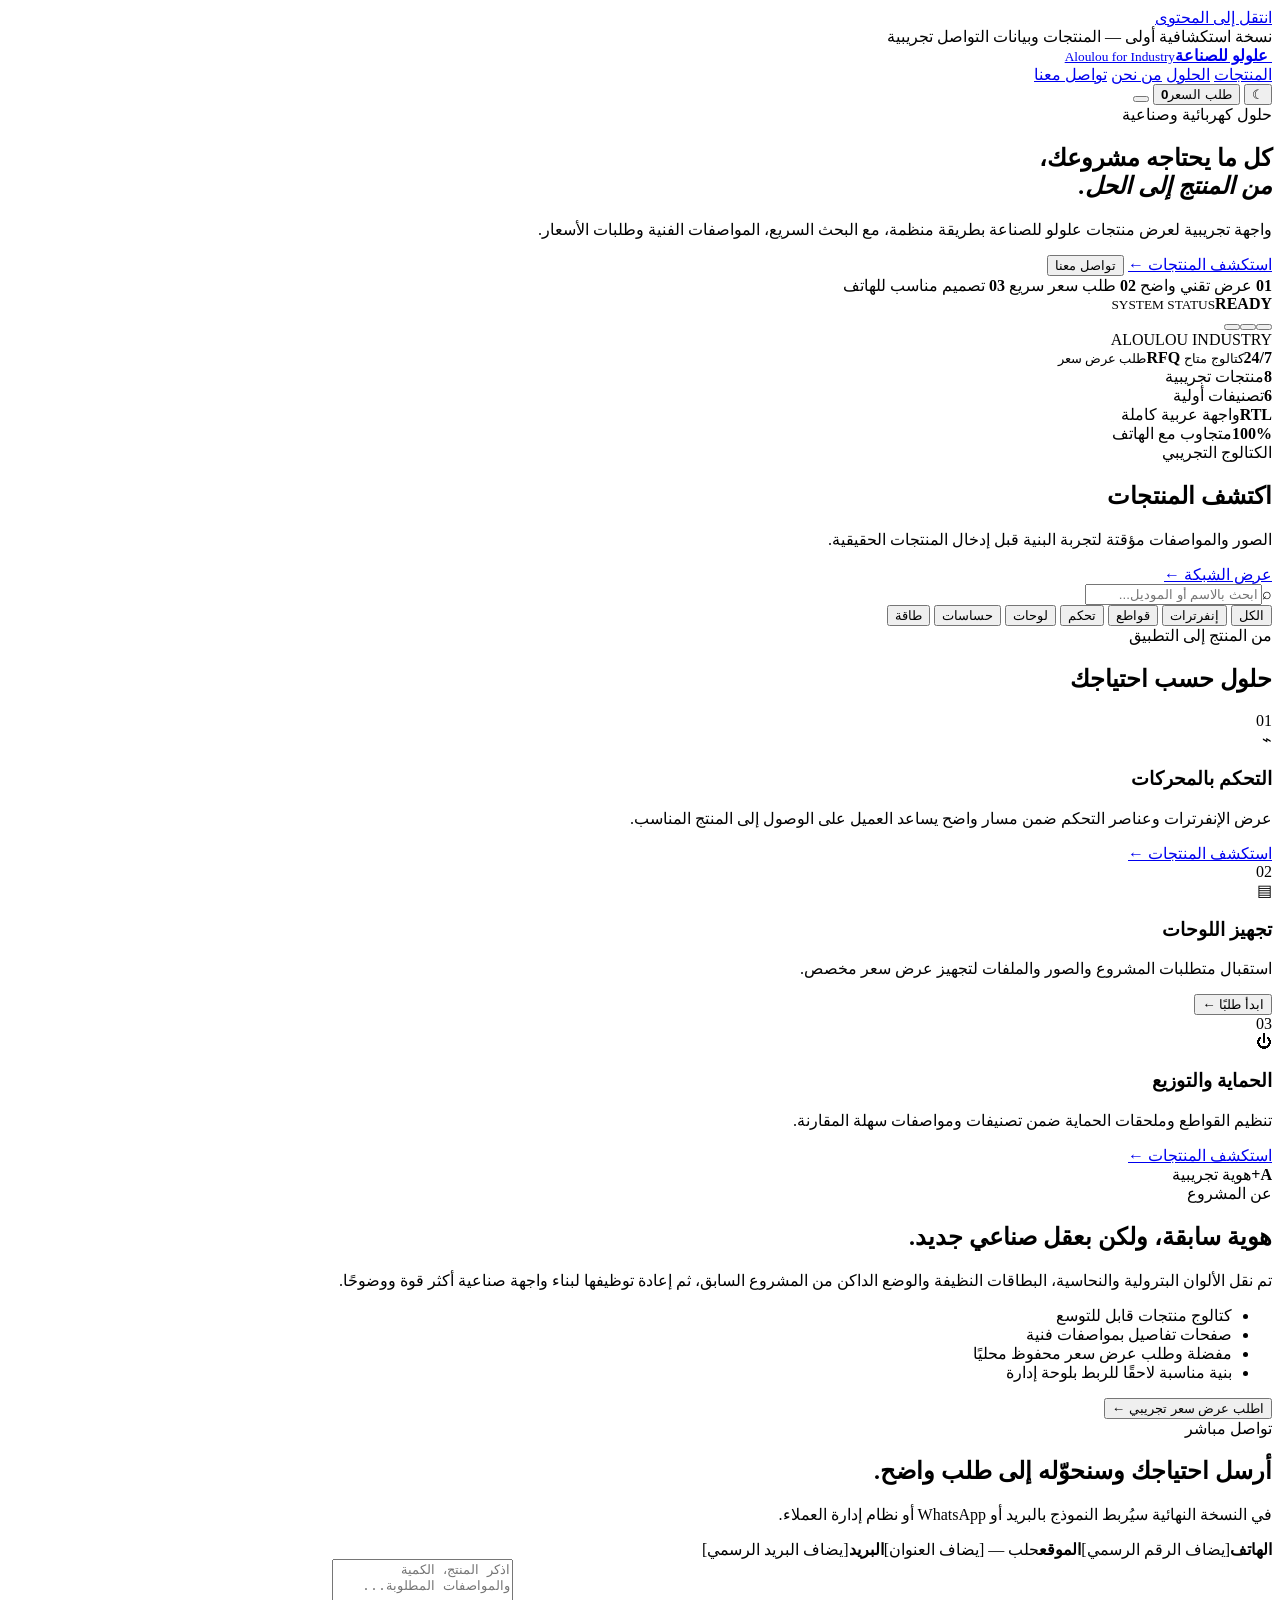
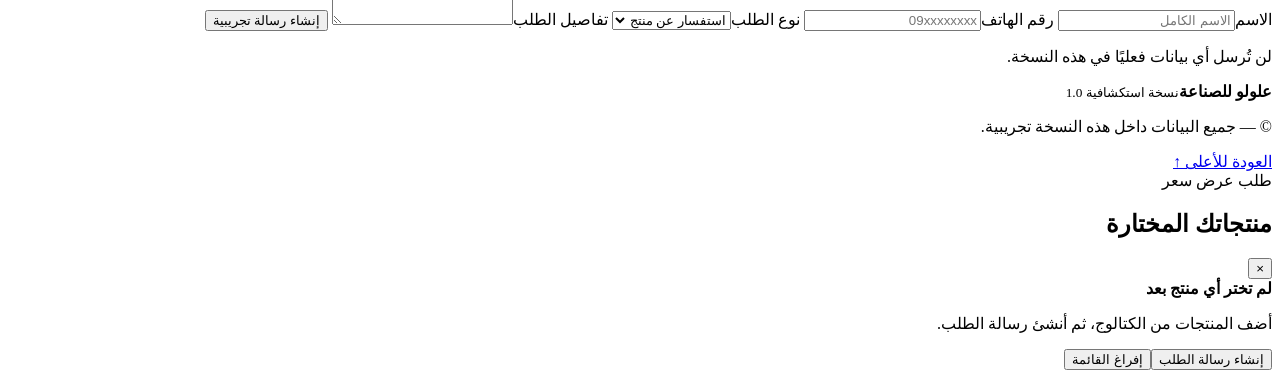
==== index.html @ ef402cbd "Add files via upload" ====
<!doctype html>
<html lang="ar" dir="rtl" data-theme="light">
<head>
  <meta charset="utf-8">
  <meta name="viewport" content="width=device-width, initial-scale=1">
  <meta name="description" content="نسخة تجريبية لموقع علولو للصناعة لعرض المنتجات والحلول الكهربائية والصناعية.">
  <meta name="theme-color" content="#2d6a68">
  <title>علولو للصناعة | النسخة التجريبية</title>
  <link rel="icon" href="assets/images/brand/logo-mark.svg" type="image/svg+xml">
  <link rel="preconnect" href="https://fonts.googleapis.com">
  <link rel="preconnect" href="https://fonts.gstatic.com" crossorigin>
  <link href="https://fonts.googleapis.com/css2?family=Cairo:wght@400;500;600;700;800&display=swap" rel="stylesheet">
  <link rel="stylesheet" href="assets/css/styles.css">
</head>
<body>
  <a class="skip-link" href="#main">انتقل إلى المحتوى</a>
  <div class="demo-bar">نسخة استكشافية أولى — المنتجات وبيانات التواصل تجريبية</div>
  <header class="site-header" id="top">
    <div class="shell header-inner">
      <a class="brand" href="#top" aria-label="علولو للصناعة - الرئيسية">
        <img class="brand-mark" src="assets/images/brand/logo-mark.svg" alt="">
        <span><strong>علولو للصناعة</strong><small>Aloulou for Industry</small></span>
      </a>
      <nav class="main-nav" id="mainNav" aria-label="التنقل الرئيسي">
        <a href="#products">المنتجات</a>
        <a href="#solutions">الحلول</a>
        <a href="#about">من نحن</a>
        <a href="#contact">تواصل معنا</a>
      </nav>
      <div class="header-actions">
        <button class="icon-btn" id="themeToggle" type="button" aria-label="تبديل الوضع الداكن"><span aria-hidden="true">☾</span></button>
        <button class="quote-btn" id="quoteOpen" type="button"><span>طلب السعر</span><b id="quoteCount">0</b></button>
        <button class="menu-btn" id="menuToggle" type="button" aria-label="فتح القائمة" aria-controls="mainNav" aria-expanded="false"><span></span><span></span><span></span></button>
      </div>
    </div>
  </header>

  <main id="main">
    <section class="hero shell">
      <div class="hero-copy">
        <span class="eyebrow">حلول كهربائية وصناعية</span>
        <h1>كل ما يحتاجه مشروعك،<br><em>من المنتج إلى الحل.</em></h1>
        <p>واجهة تجريبية لعرض منتجات علولو للصناعة بطريقة منظمة، مع البحث السريع، المواصفات الفنية وطلبات الأسعار.</p>
        <div class="hero-actions">
          <a class="primary-btn" href="#products">استكشف المنتجات <span>←</span></a>
          <button class="secondary-btn" type="button" data-scroll="#contact">تواصل معنا</button>
        </div>
        <div class="hero-trust">
          <span><b>01</b> عرض تقني واضح</span>
          <span><b>02</b> طلب سعر سريع</span>
          <span><b>03</b> تصميم مناسب للهاتف</span>
        </div>
      </div>
      <div class="hero-visual" aria-label="رسم تجريبي للوحة تحكم صناعية">
        <div class="industrial-grid"></div>
        <div class="panel-visual">
          <div class="panel-screen"><small>SYSTEM STATUS</small><strong>READY</strong></div>
          <div class="panel-lines"><i></i><i></i><i></i></div>
          <div class="panel-controls"><button aria-label="زر تجريبي"></button><button aria-label="زر تجريبي"></button><button aria-label="زر تجريبي"></button></div>
          <span class="panel-label">ALOULOU INDUSTRY</span>
        </div>
        <span class="floating-card card-a"><b>24/7</b><small>كتالوج متاح</small></span>
        <span class="floating-card card-b"><b>RFQ</b><small>طلب عرض سعر</small></span>
      </div>
    </section>

    <section class="stat-strip">
      <div class="shell stats">
        <div><strong>8</strong><span>منتجات تجريبية</span></div>
        <div><strong>6</strong><span>تصنيفات أولية</span></div>
        <div><strong>RTL</strong><span>واجهة عربية كاملة</span></div>
        <div><strong>100%</strong><span>متجاوب مع الهاتف</span></div>
      </div>
    </section>

    <section class="section shell" id="products">
      <div class="section-head">
        <div><span class="eyebrow">الكتالوج التجريبي</span><h2>اكتشف المنتجات</h2><p>الصور والمواصفات مؤقتة لتجربة البنية قبل إدخال المنتجات الحقيقية.</p></div>
        <a class="text-link" href="#productsGrid">عرض الشبكة <span>←</span></a>
      </div>
      <div class="catalog-tools">
        <label class="search-box"><span aria-hidden="true">⌕</span><input id="productSearch" type="search" placeholder="ابحث بالاسم أو الموديل..." autocomplete="off"></label>
        <div class="filters" id="categoryFilters" aria-label="فلترة المنتجات">
          <button class="is-active" data-category="all" type="button">الكل</button>
          <button data-category="inverters" type="button">إنفرترات</button>
          <button data-category="breakers" type="button">قواطع</button>
          <button data-category="control" type="button">تحكم</button>
          <button data-category="panels" type="button">لوحات</button>
          <button data-category="sensors" type="button">حساسات</button>
          <button data-category="power" type="button">طاقة</button>
        </div>
      </div>
      <div class="products-grid" id="productsGrid" aria-live="polite"></div>
      <div class="empty-state" id="emptyState" hidden><strong>لا توجد منتجات مطابقة</strong><span>جرّب كلمة بحث أو تصنيفًا آخر.</span></div>
    </section>

    <section class="section shell" id="solutions">
      <div class="section-head compact"><div><span class="eyebrow">من المنتج إلى التطبيق</span><h2>حلول حسب احتياجك</h2></div></div>
      <div class="solutions-grid">
        <article class="solution-card"><span>01</span><div class="solution-icon">⌁</div><h3>التحكم بالمحركات</h3><p>عرض الإنفرترات وعناصر التحكم ضمن مسار واضح يساعد العميل على الوصول إلى المنتج المناسب.</p><a href="#products" data-filter="inverters">استكشف المنتجات ←</a></article>
        <article class="solution-card"><span>02</span><div class="solution-icon">▤</div><h3>تجهيز اللوحات</h3><p>استقبال متطلبات المشروع والصور والملفات لتجهيز عرض سعر مخصص.</p><button type="button" class="link-button" data-open-quote>ابدأ طلبًا ←</button></article>
        <article class="solution-card"><span>03</span><div class="solution-icon">⏻</div><h3>الحماية والتوزيع</h3><p>تنظيم القواطع وملحقات الحماية ضمن تصنيفات ومواصفات سهلة المقارنة.</p><a href="#products" data-filter="breakers">استكشف المنتجات ←</a></article>
      </div>
    </section>

    <section class="about-section" id="about">
      <div class="shell about-grid">
        <div class="about-visual"><div class="about-badge"><strong>A+</strong><span>هوية تجريبية</span></div><div class="about-lines"></div></div>
        <div class="about-copy"><span class="eyebrow">عن المشروع</span><h2>هوية سابقة، ولكن بعقل صناعي جديد.</h2><p>تم نقل الألوان البترولية والنحاسية، البطاقات النظيفة والوضع الداكن من المشروع السابق، ثم إعادة توظيفها لبناء واجهة صناعية أكثر قوة ووضوحًا.</p><ul><li>كتالوج منتجات قابل للتوسع</li><li>صفحات تفاصيل بمواصفات فنية</li><li>مفضلة وطلب عرض سعر محفوظ محليًا</li><li>بنية مناسبة لاحقًا للربط بلوحة إدارة</li></ul><button class="primary-btn" type="button" data-open-quote>اطلب عرض سعر تجريبي <span>←</span></button></div>
      </div>
    </section>

    <section class="section shell" id="contact">
      <div class="contact-card">
        <div><span class="eyebrow">تواصل مباشر</span><h2>أرسل احتياجك وسنحوّله إلى طلب واضح.</h2><p>في النسخة النهائية سيُربط النموذج بالبريد أو WhatsApp أو نظام إدارة العملاء.</p><div class="contact-points"><span><b>الهاتف</b>[يضاف الرقم الرسمي]</span><span><b>الموقع</b>حلب — [يضاف العنوان]</span><span><b>البريد</b>[يضاف البريد الرسمي]</span></div></div>
        <form class="contact-form" id="contactForm">
          <label>الاسم<input required name="name" placeholder="الاسم الكامل"></label>
          <label>رقم الهاتف<input required name="phone" inputmode="tel" placeholder="09xxxxxxxx"></label>
          <label>نوع الطلب<select name="type"><option>استفسار عن منتج</option><option>طلب عرض سعر</option><option>تجهيز لوحة</option><option>طلب جملة</option></select></label>
          <label>تفاصيل الطلب<textarea required name="message" rows="4" placeholder="اذكر المنتج، الكمية والمواصفات المطلوبة..."></textarea></label>
          <button class="primary-btn full" type="submit">إنشاء رسالة تجريبية</button>
          <p class="form-note" id="formNote">لن تُرسل أي بيانات فعليًا في هذه النسخة.</p>
        </form>
      </div>
    </section>
  </main>

  <footer class="site-footer"><div class="shell footer-grid"><div class="brand footer-brand"><img class="brand-mark" src="assets/images/brand/logo-mark.svg" alt=""><span><strong>علولو للصناعة</strong><small>نسخة استكشافية 1.0</small></span></div><p>© <span id="year"></span> — جميع البيانات داخل هذه النسخة تجريبية.</p><a href="#top">العودة للأعلى ↑</a></div></footer>

  <aside class="quote-drawer" id="quoteDrawer" aria-hidden="true" aria-label="طلب عرض السعر">
    <div class="drawer-backdrop" data-close-quote></div>
    <div class="drawer-panel" role="dialog" aria-modal="true" aria-labelledby="drawerTitle">
      <div class="drawer-head"><div><span>طلب عرض سعر</span><h2 id="drawerTitle">منتجاتك المختارة</h2></div><button class="icon-btn" type="button" data-close-quote aria-label="إغلاق">×</button></div>
      <div class="quote-items" id="quoteItems"></div>
      <div class="quote-empty" id="quoteEmpty"><strong>لم تختر أي منتج بعد</strong><p>أضف المنتجات من الكتالوج، ثم أنشئ رسالة الطلب.</p></div>
      <div class="drawer-actions"><button class="primary-btn full" id="createQuoteMessage" type="button">إنشاء رسالة الطلب</button><button class="ghost-btn full" id="clearQuote" type="button">إفراغ القائمة</button></div>
    </div>
  </aside>

  <div class="toast" id="toast" role="status" aria-live="polite"></div>
  <script src="assets/js/products.js"></script>
  <script src="assets/js/app.js"></script>
</body>
</html>
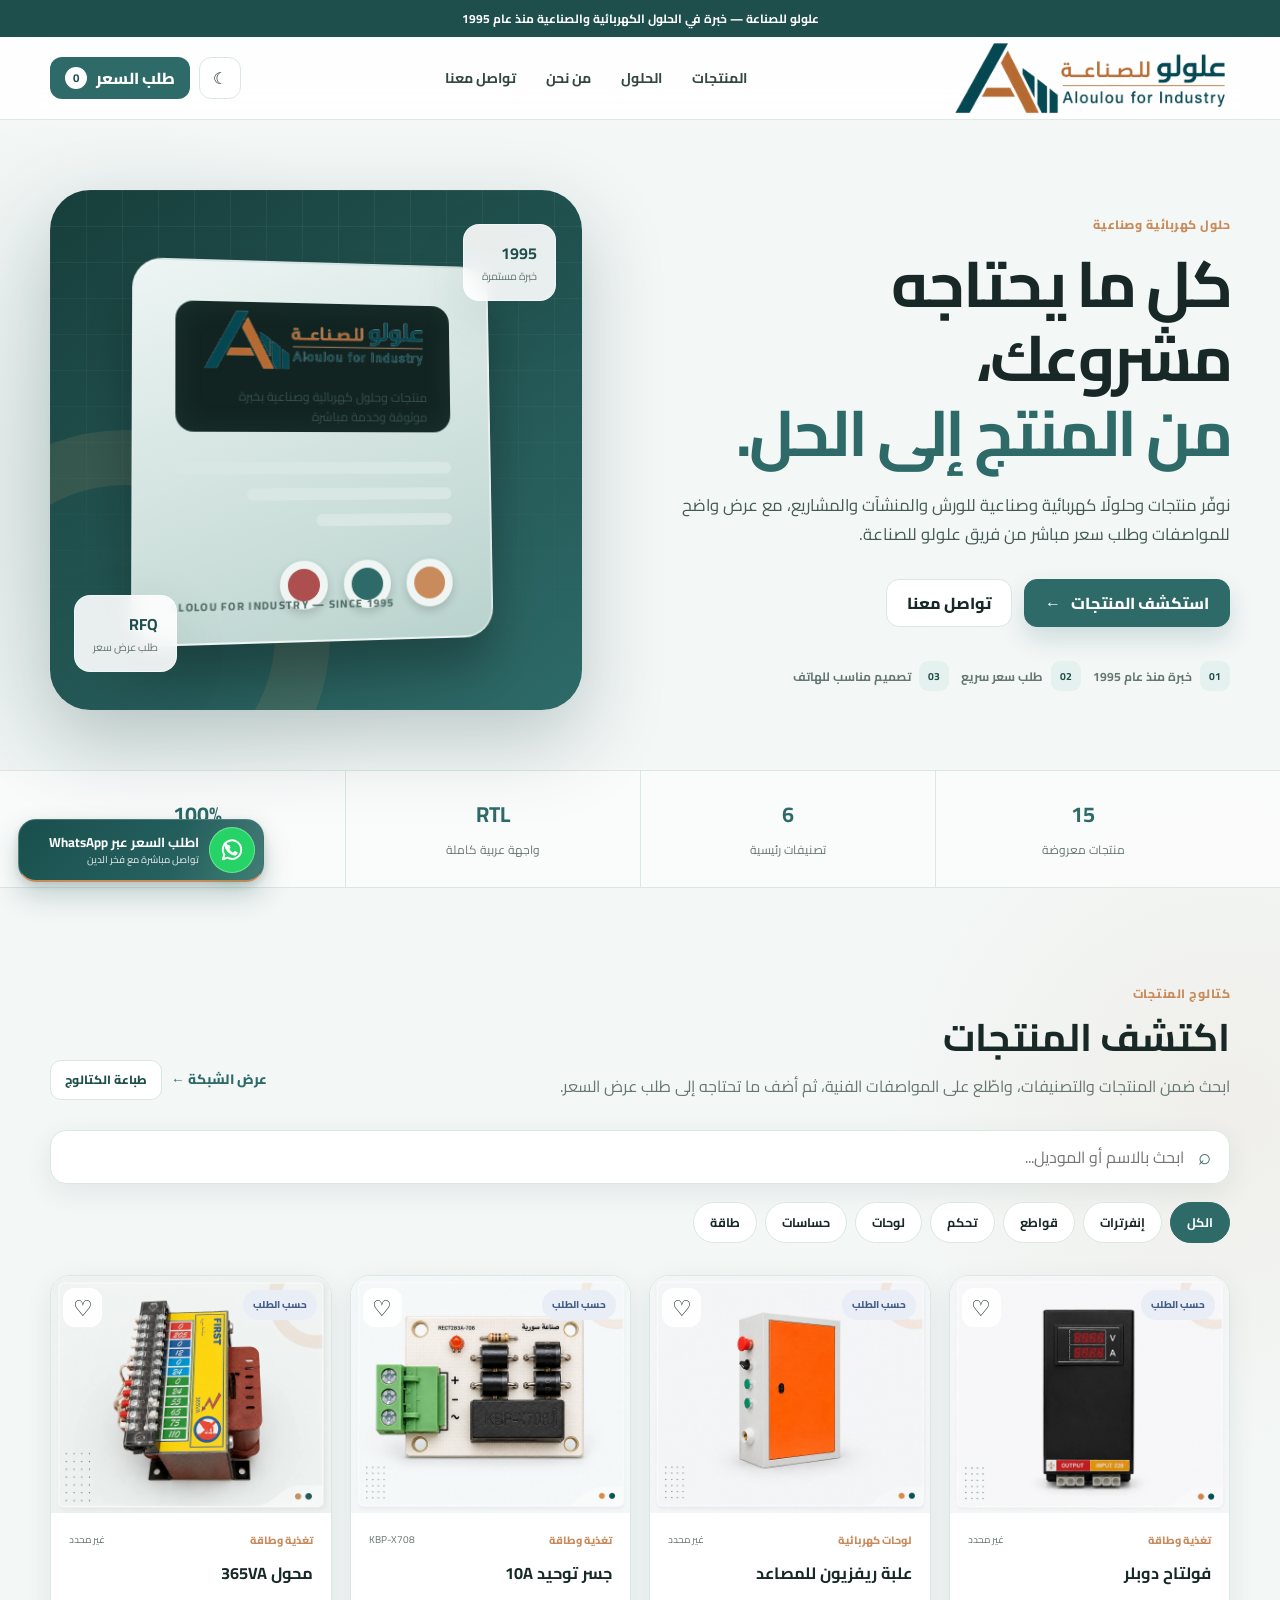
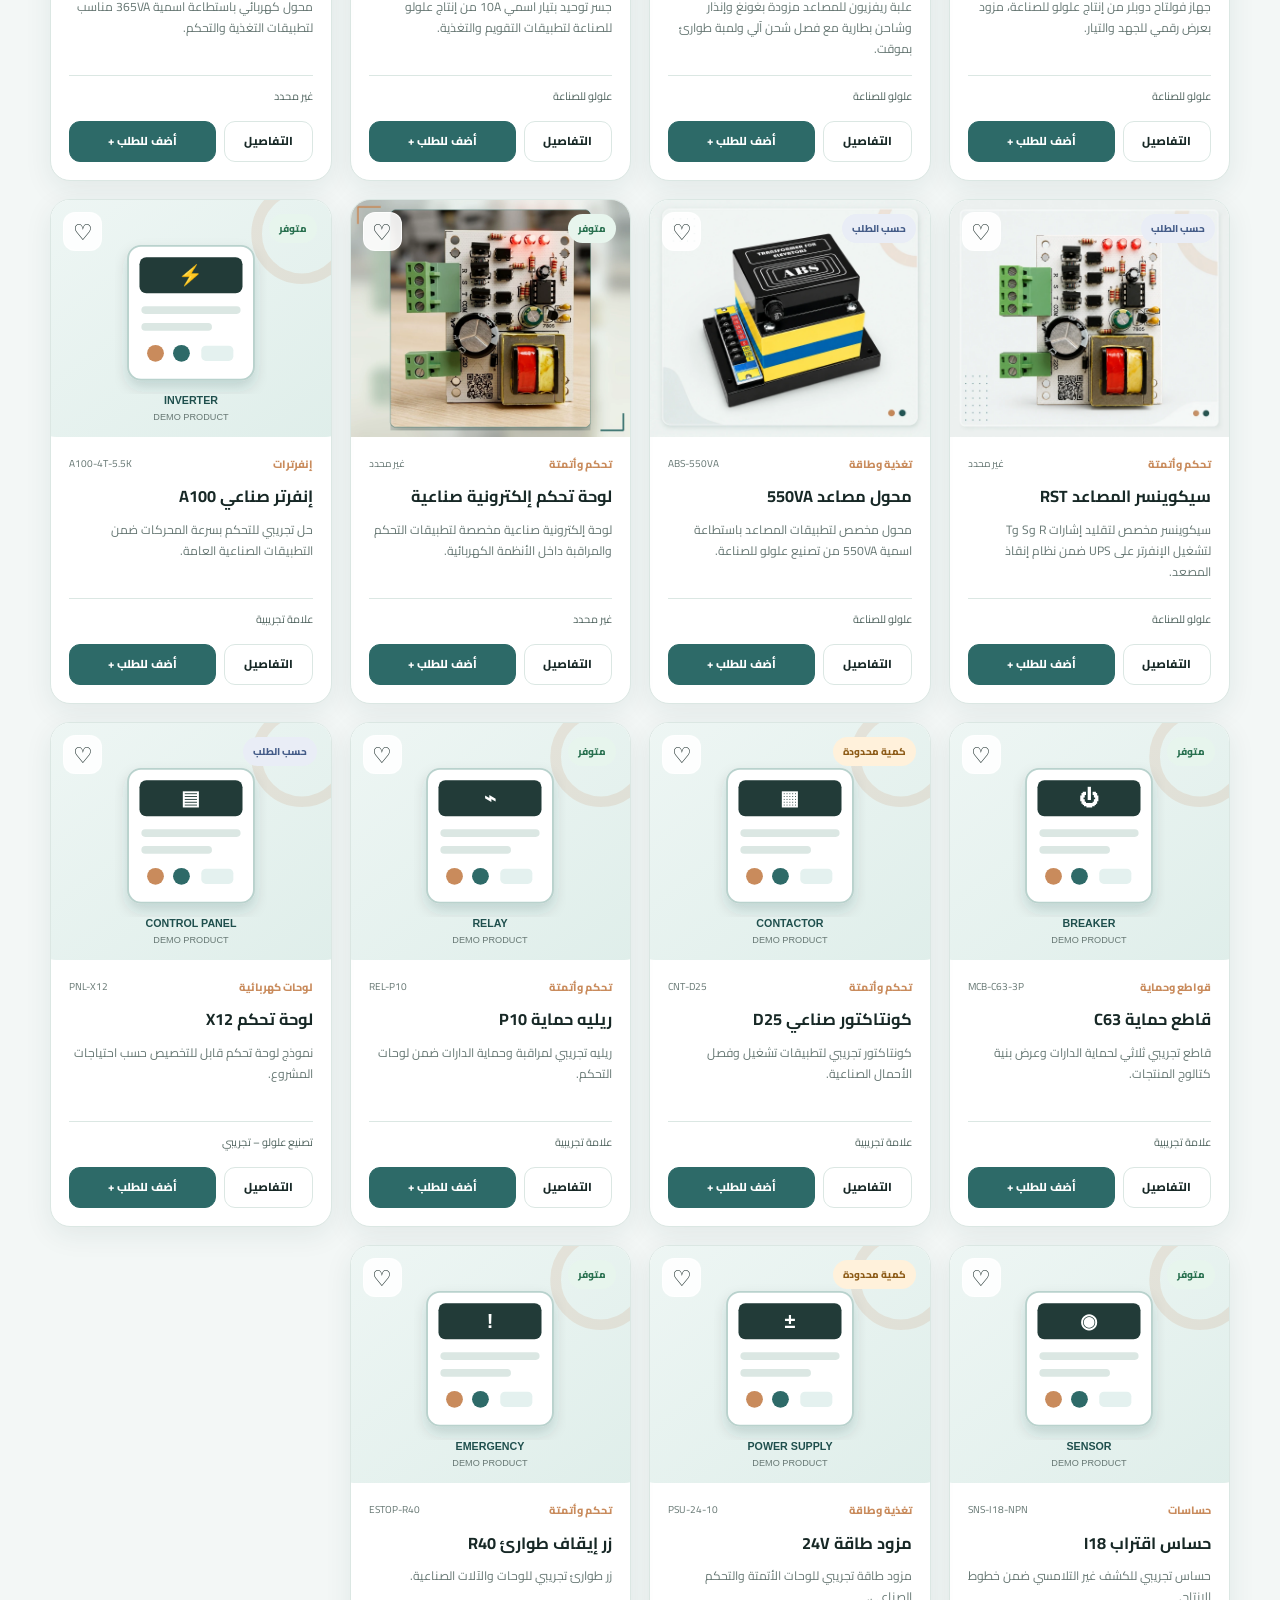
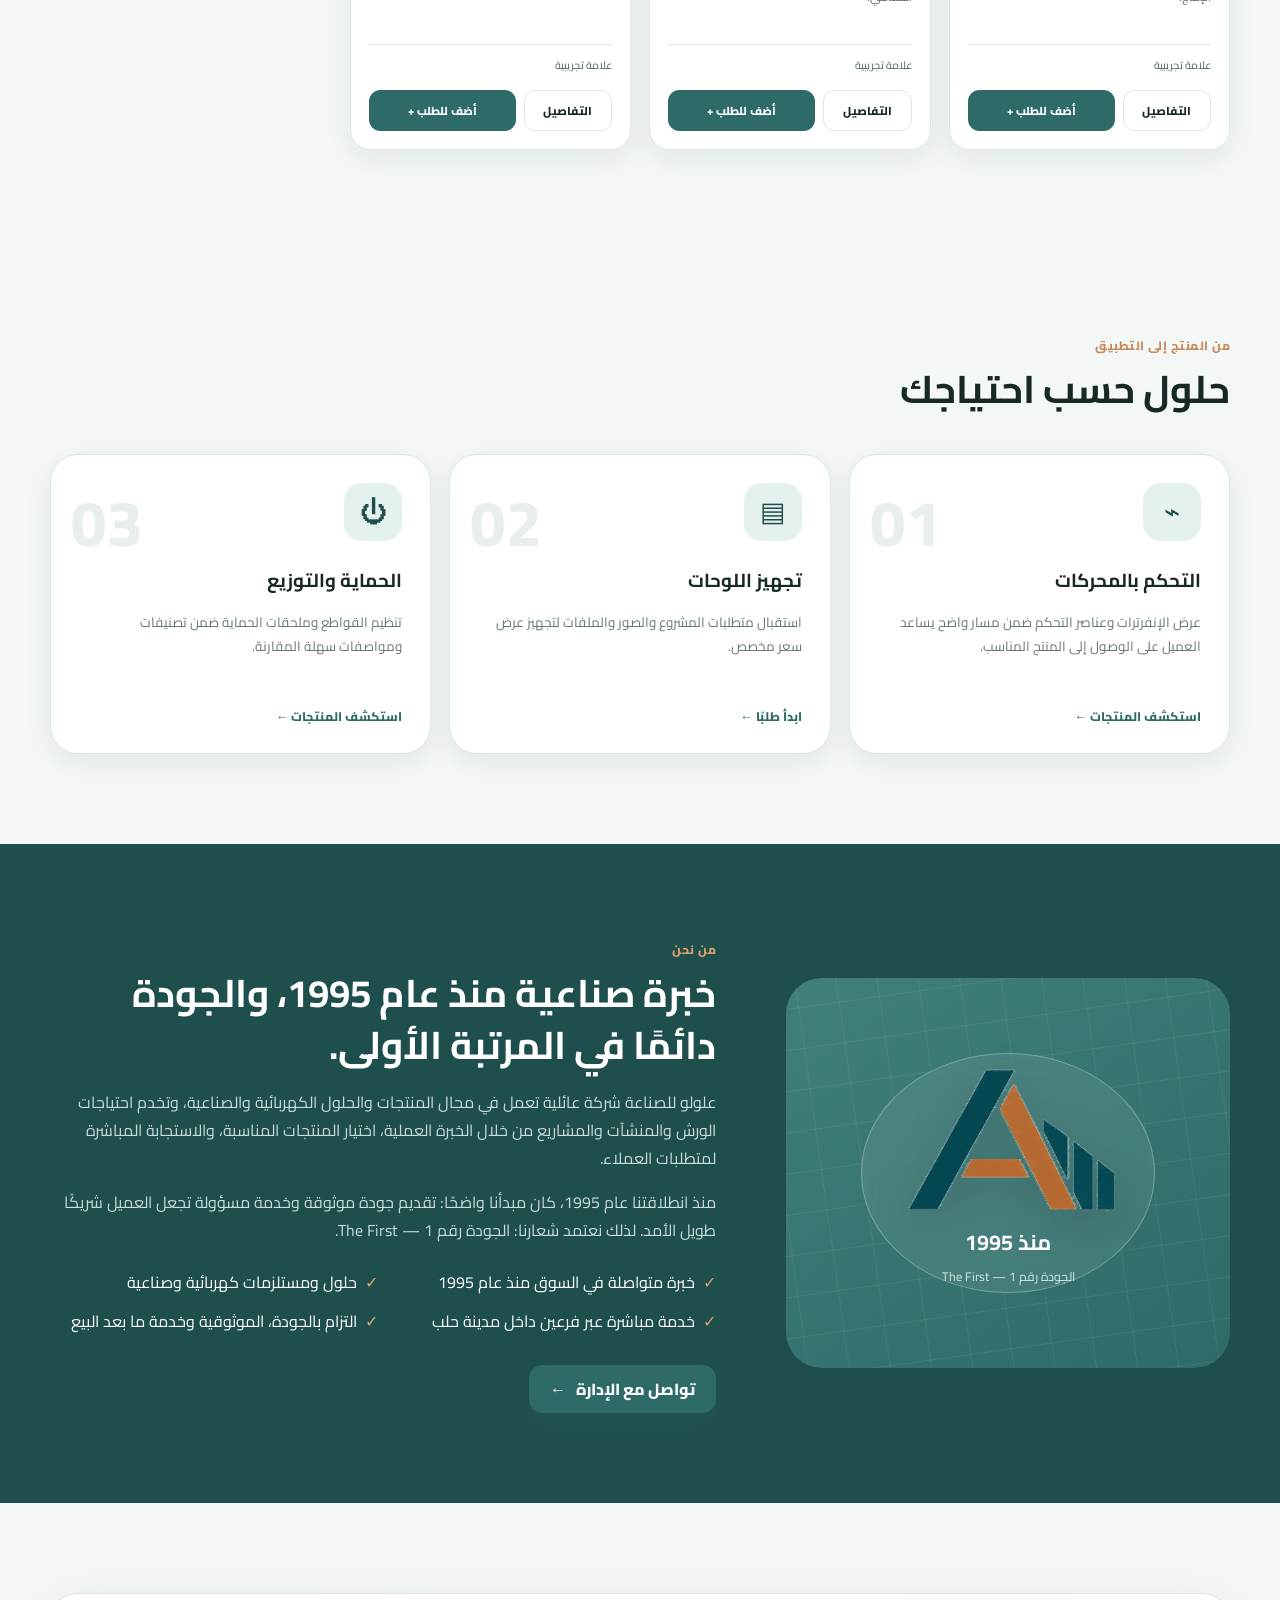
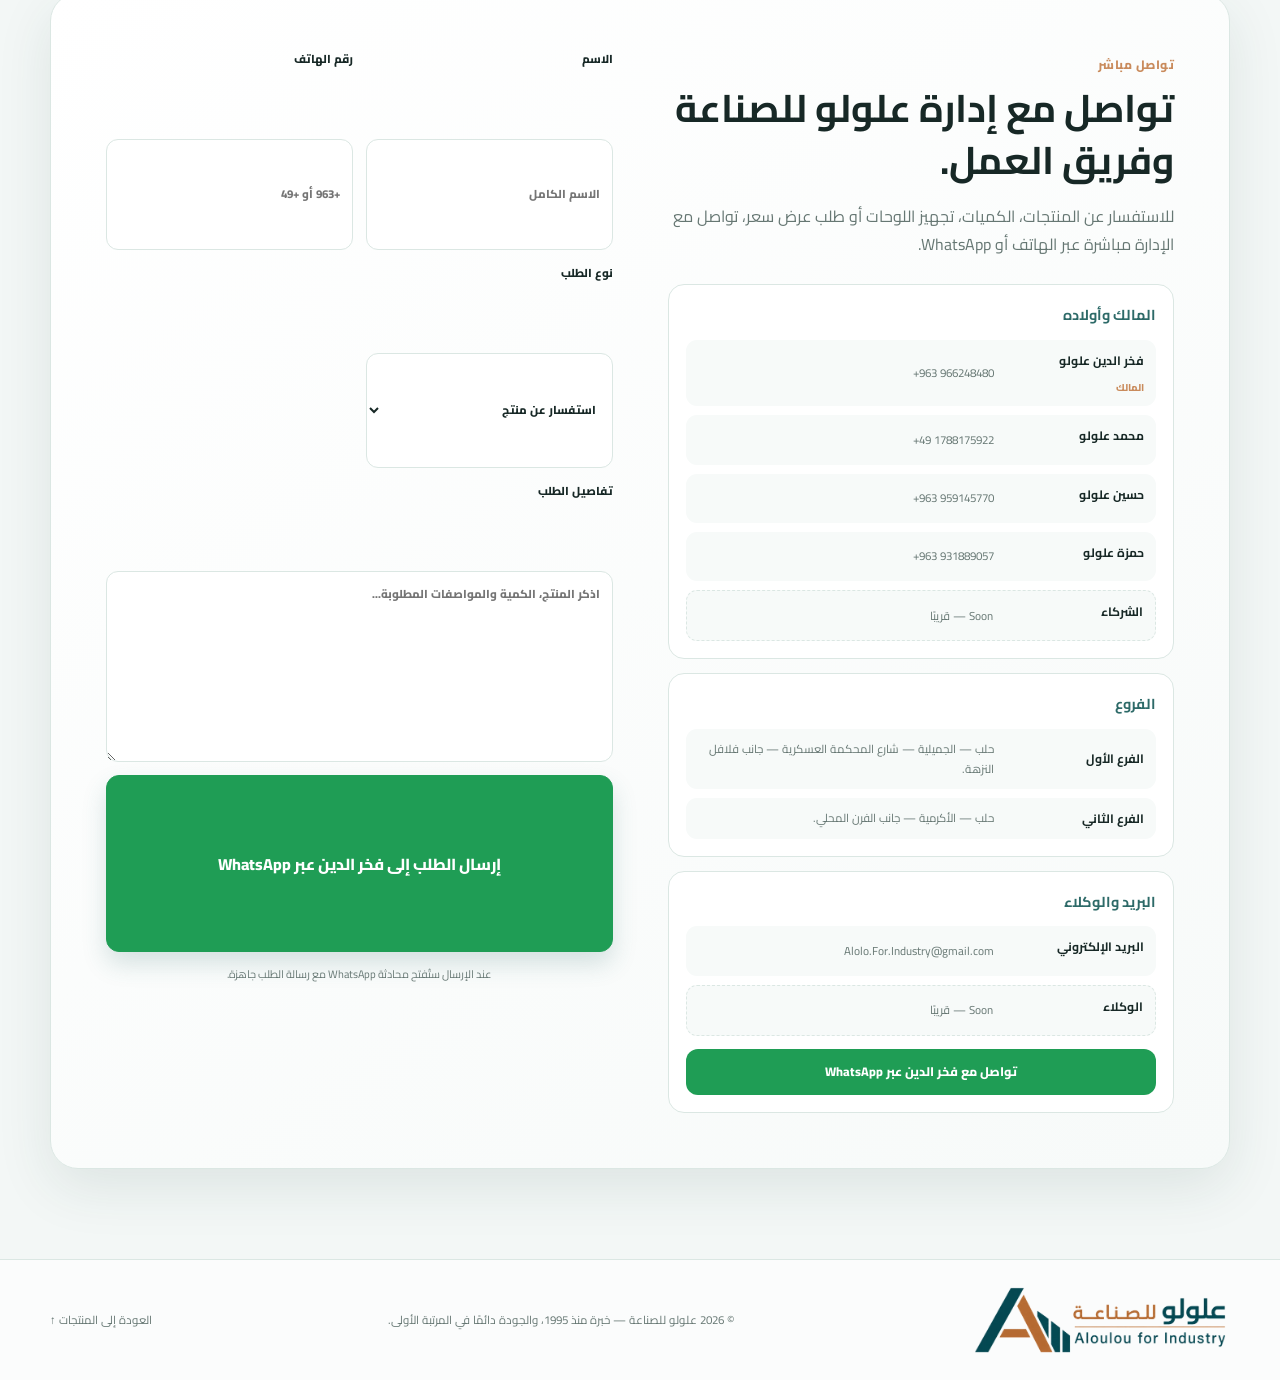
==== commit aad5ea85: "Add files via upload" ====
--- a/index.html
+++ b/index.html
@@ -1,144 +1,160 @@
-<!doctype html>
-<html lang="ar" dir="rtl" data-theme="light">
+<!DOCTYPE html>
+
+<html data-theme="light" dir="rtl" lang="ar">
 <head>
-  <meta charset="utf-8">
-  <meta name="viewport" content="width=device-width, initial-scale=1">
-  <meta name="description" content="نسخة تجريبية لموقع علولو للصناعة لعرض المنتجات والحلول الكهربائية والصناعية.">
-  <meta name="theme-color" content="#2d6a68">
-  <title>علولو للصناعة | النسخة التجريبية</title>
-  <link rel="icon" href="assets/images/brand/logo-mark.svg" type="image/svg+xml">
-  <link rel="preconnect" href="https://fonts.googleapis.com">
-  <link rel="preconnect" href="https://fonts.gstatic.com" crossorigin>
-  <link href="https://fonts.googleapis.com/css2?family=Cairo:wght@400;500;600;700;800&display=swap" rel="stylesheet">
-  <link rel="stylesheet" href="assets/css/styles.css">
+<meta charset="utf-8"/>
+<meta content="width=device-width, initial-scale=1" name="viewport"/>
+<meta content="علولو للصناعة، خبرة منذ عام 1995 في المنتجات والحلول الكهربائية والصناعية وخدمة المشاريع والورش والمنشآت." name="description"/>
+<meta content="علولو للصناعة" property="og:title"/>
+<meta content="كتالوج علولو للصناعة للمنتجات والحلول الكهربائية والصناعية، مع طلب عرض سعر وتواصل مباشر." property="og:description"/>
+<meta content="assets/images/brand/social-cover.png" property="og:image"/>
+<meta content="website" property="og:type"/>
+<meta content="#2d6a68" name="theme-color"/>
+<title>علولو للصناعة | كتالوج وحلول صناعية</title>
+<link href="favicon.ico" rel="icon" sizes="any"/>
+<link href="apple-touch-icon.png" rel="apple-touch-icon"/>
+<link href="site.webmanifest" rel="manifest"/>
+<link href="https://fonts.googleapis.com" rel="preconnect"/>
+<link crossorigin="" href="https://fonts.gstatic.com" rel="preconnect"/>
+<link href="https://fonts.googleapis.com/css2?family=Cairo:wght@400;500;600;700;800&amp;display=swap" rel="stylesheet"/>
+<link href="assets/css/styles.css" rel="stylesheet"/>
 </head>
 <body>
-  <a class="skip-link" href="#main">انتقل إلى المحتوى</a>
-  <div class="demo-bar">نسخة استكشافية أولى — المنتجات وبيانات التواصل تجريبية</div>
-  <header class="site-header" id="top">
-    <div class="shell header-inner">
-      <a class="brand" href="#top" aria-label="علولو للصناعة - الرئيسية">
-        <img class="brand-mark" src="assets/images/brand/logo-mark.svg" alt="">
-        <span><strong>علولو للصناعة</strong><small>Aloulou for Industry</small></span>
-      </a>
-      <nav class="main-nav" id="mainNav" aria-label="التنقل الرئيسي">
-        <a href="#products">المنتجات</a>
-        <a href="#solutions">الحلول</a>
-        <a href="#about">من نحن</a>
-        <a href="#contact">تواصل معنا</a>
-      </nav>
-      <div class="header-actions">
-        <button class="icon-btn" id="themeToggle" type="button" aria-label="تبديل الوضع الداكن"><span aria-hidden="true">☾</span></button>
-        <button class="quote-btn" id="quoteOpen" type="button"><span>طلب السعر</span><b id="quoteCount">0</b></button>
-        <button class="menu-btn" id="menuToggle" type="button" aria-label="فتح القائمة" aria-controls="mainNav" aria-expanded="false"><span></span><span></span><span></span></button>
-      </div>
-    </div>
-  </header>
+<a class="skip-link" href="#main">انتقل إلى المحتوى</a>
+<div class="demo-bar">علولو للصناعة — خبرة في الحلول الكهربائية والصناعية منذ عام 1995</div>
+<header class="site-header" id="top">
+<div class="shell header-inner">
+<a aria-label="علولو للصناعة - الرئيسية" class="brand" href="#top">
+<img alt="علولو للصناعة" class="brand-logo brand-logo-light" src="assets/images/brand/aloulou-logo-full.webp"/>
+<img alt="علولو للصناعة" class="brand-logo brand-logo-dark" src="assets/images/brand/aloulou-logo-white.png"/>
+</a>
+<nav aria-label="التنقل الرئيسي" class="main-nav" id="mainNav">
+<a href="#products">المنتجات</a>
+<a href="#solutions">الحلول</a>
+<a href="#about">من نحن</a>
+<a href="#contact">تواصل معنا</a>
+</nav>
+<div class="header-actions">
+<button aria-label="تبديل الوضع الداكن" class="icon-btn" id="themeToggle" type="button"><span aria-hidden="true">☾</span></button>
+<button class="quote-btn" id="quoteOpen" type="button"><span>طلب السعر</span><b id="quoteCount">0</b></button>
+<button aria-controls="mainNav" aria-expanded="false" aria-label="فتح القائمة" class="menu-btn" id="menuToggle" type="button"><span></span><span></span><span></span></button>
+</div>
+</div>
+</header>
+<main id="main">
+<section class="hero shell">
+<div class="hero-copy">
+<span class="eyebrow">حلول كهربائية وصناعية</span>
+<h1>كل ما يحتاجه مشروعك،<br/><em>من المنتج إلى الحل.</em></h1>
+<p>نوفّر منتجات وحلولًا كهربائية وصناعية للورش والمنشآت والمشاريع، مع عرض واضح للمواصفات وطلب سعر مباشر من فريق علولو للصناعة.</p>
+<div class="hero-actions">
+<a class="primary-btn" href="#products">استكشف المنتجات <span>←</span></a>
+<button class="secondary-btn" data-scroll="#contact" type="button">تواصل معنا</button>
+</div>
+<div class="hero-trust">
+<span><b>01</b> خبرة منذ عام 1995</span>
+<span><b>02</b> طلب سعر سريع</span>
+<span><b>03</b> تصميم مناسب للهاتف</span>
+</div>
+</div>
+<div aria-label="عرض بصري لهوية علولو للصناعة" class="hero-visual">
+<div class="industrial-grid"></div>
+<div class="panel-visual">
+<div class="panel-screen brand-screen">
+<img alt="شعار علولو للصناعة الرسمي" src="assets/images/brand/aloulou-logo-full.webp"/>
+<small>منتجات وحلول كهربائية وصناعية بخبرة موثوقة وخدمة مباشرة</small>
+</div>
+<div class="panel-lines"><i></i><i></i><i></i></div>
+<div class="panel-controls"><button aria-label="زر تجريبي"></button><button aria-label="زر تجريبي"></button><button aria-label="زر تجريبي"></button></div>
+<span class="panel-label">ALOLOU FOR INDUSTRY — SINCE 1995</span>
+</div>
+<span class="floating-card card-a"><b>1995</b><small>خبرة مستمرة</small></span>
+<span class="floating-card card-b"><b>RFQ</b><small>طلب عرض سعر</small></span>
+</div>
+</section>
+<section class="stat-strip">
+<div class="shell stats">
+<div><strong>15</strong><span>منتجات معروضة</span></div>
+<div><strong>6</strong><span>تصنيفات رئيسية</span></div>
+<div><strong>RTL</strong><span>واجهة عربية كاملة</span></div>
+<div><strong>100%</strong><span>متجاوب مع الهاتف</span></div>
+</div>
+</section>
+<section class="section shell" id="products">
+<div class="section-head">
+<div><span class="eyebrow">كتالوج المنتجات</span><h2>اكتشف المنتجات</h2><p>ابحث ضمن المنتجات والتصنيفات، واطّلع على المواصفات الفنية، ثم أضف ما تحتاجه إلى طلب عرض السعر.</p></div>
+<div class="catalog-header-actions"><a class="text-link" href="#productsGrid">عرض الشبكة <span>←</span></a><button class="catalog-action-btn" id="printCatalog" type="button">طباعة الكتالوج</button></div>
+</div>
+<div class="catalog-tools">
+<label class="search-box"><span aria-hidden="true">⌕</span><input autocomplete="off" id="productSearch" placeholder="ابحث بالاسم أو الموديل..." type="search"/></label>
+<div aria-label="فلترة المنتجات" class="filters" id="categoryFilters">
+<button class="is-active" data-category="all" type="button">الكل</button>
+<button data-category="inverters" type="button">إنفرترات</button>
+<button data-category="breakers" type="button">قواطع</button>
+<button data-category="control" type="button">تحكم</button>
+<button data-category="panels" type="button">لوحات</button>
+<button data-category="sensors" type="button">حساسات</button>
+<button data-category="power" type="button">طاقة</button>
+</div>
+</div>
+<div aria-live="polite" class="products-grid" id="productsGrid"></div>
+<div class="empty-state" hidden="" id="emptyState"><strong>لا توجد منتجات مطابقة</strong><span>جرّب كلمة بحث أو تصنيفًا آخر.</span></div>
+</section>
+<section class="section shell" id="solutions">
+<div class="section-head compact"><div><span class="eyebrow">من المنتج إلى التطبيق</span><h2>حلول حسب احتياجك</h2></div></div>
+<div class="solutions-grid">
+<article class="solution-card"><span>01</span><div class="solution-icon">⌁</div><h3>التحكم بالمحركات</h3><p>عرض الإنفرترات وعناصر التحكم ضمن مسار واضح يساعد العميل على الوصول إلى المنتج المناسب.</p><a data-filter="inverters" href="#products">استكشف المنتجات ←</a></article>
+<article class="solution-card"><span>02</span><div class="solution-icon">▤</div><h3>تجهيز اللوحات</h3><p>استقبال متطلبات المشروع والصور والملفات لتجهيز عرض سعر مخصص.</p><button class="link-button" data-open-quote="" type="button">ابدأ طلبًا ←</button></article>
+<article class="solution-card"><span>03</span><div class="solution-icon">⏻</div><h3>الحماية والتوزيع</h3><p>تنظيم القواطع وملحقات الحماية ضمن تصنيفات ومواصفات سهلة المقارنة.</p><a data-filter="breakers" href="#products">استكشف المنتجات ←</a></article>
+</div>
+</section>
+<section class="about-section" id="about">
+<div class="shell about-grid">
+<div class="about-visual"><div class="about-badge about-logo-badge"><img alt="أيقونة علولو للصناعة" src="assets/images/brand/aloulou-icon.png"/><strong>منذ 1995</strong><span>الجودة رقم 1 — The First</span></div><div class="about-lines"></div></div>
+<div class="about-copy"><span class="eyebrow">من نحن</span><h2>خبرة صناعية منذ عام 1995، والجودة دائمًا في المرتبة الأولى.</h2><p>علولو للصناعة شركة عائلية تعمل في مجال المنتجات والحلول الكهربائية والصناعية، وتخدم احتياجات الورش والمنشآت والمشاريع من خلال الخبرة العملية، اختيار المنتجات المناسبة، والاستجابة المباشرة لمتطلبات العملاء.</p><p>منذ انطلاقتنا عام 1995، كان مبدأنا واضحًا: تقديم جودة موثوقة وخدمة مسؤولة تجعل العميل شريكًا طويل الأمد. لذلك نعتمد شعارنا: الجودة رقم 1 — The First.</p><ul><li>خبرة متواصلة في السوق منذ عام 1995</li><li>حلول ومستلزمات كهربائية وصناعية</li><li>خدمة مباشرة عبر فرعين داخل مدينة حلب</li><li>التزام بالجودة، الموثوقية وخدمة ما بعد البيع</li></ul><button class="primary-btn" data-scroll="#contact" type="button">تواصل مع الإدارة <span>←</span></button></div>
+</div>
+</section>
+<section class="section shell" id="contact">
+<div class="contact-card"><div class="contact-info"><span class="eyebrow">تواصل مباشر</span><h2>تواصل مع إدارة علولو للصناعة وفريق العمل.</h2><p>للاستفسار عن المنتجات، الكميات، تجهيز اللوحات أو طلب عرض سعر، تواصل مع الإدارة مباشرة عبر الهاتف أو WhatsApp.</p><div class="contact-directory"><section class="contact-group"><h3>المالك وأولاده</h3><a class="contact-person" href="tel:+963966248480"><b>فخر الدين علولو</b><small>المالك</small><span>+963 966248480</span></a><a class="contact-person" href="tel:+491788175922"><b>محمد علولو</b><span>+49 1788175922</span></a><a class="contact-person" href="tel:+963959145770"><b>حسين علولو</b><span>+963 959145770</span></a><a class="contact-person" href="tel:+963931889057"><b>حمزة علولو</b><span>+963 931889057</span></a><div class="contact-person is-soon"><b>الشركاء</b><span>قريبًا — Soon</span></div></section><section class="contact-group"><h3>الفروع</h3><div class="address-item"><b>الفرع الأول</b><span>حلب — الجميلية — شارع المحكمة العسكرية — جانب فلافل النزهة.</span></div><div class="address-item"><b>الفرع الثاني</b><span>حلب — الأكرمية — جانب الفرن المحلي.</span></div></section><section class="contact-group"><h3>البريد والوكلاء</h3><a class="contact-person" href="mailto:Alolo.For.Industry@gmail.com"><b>البريد الإلكتروني</b><span>Alolo.For.Industry@gmail.com</span></a><div class="contact-person is-soon"><b>الوكلاء</b><span>قريبًا — Soon</span></div><a class="whatsapp-btn" href="https://wa.me/963966248480" rel="noopener" target="_blank">تواصل مع فخر الدين عبر WhatsApp</a></section></div></div><form class="contact-form" id="contactForm"><label>الاسم<input name="name" placeholder="الاسم الكامل" required=""/></label><label>رقم الهاتف<input inputmode="tel" name="phone" placeholder="+963 أو +49" required=""/></label><label>نوع الطلب<select name="type"><option>استفسار عن منتج</option><option>طلب عرض سعر</option><option>تجهيز لوحة</option><option>طلب جملة</option></select></label><label>تفاصيل الطلب<textarea name="message" placeholder="اذكر المنتج، الكمية والمواصفات المطلوبة..." required="" rows="5"></textarea></label><button class="primary-btn full whatsapp-submit" type="submit">إرسال الطلب إلى فخر الدين عبر WhatsApp</button><p class="form-note" id="formNote">عند الإرسال ستُفتح محادثة WhatsApp مع رسالة الطلب جاهزة.</p></form></div>
+</section>
+</main>
+<footer class="site-footer"><div class="shell footer-grid"><div class="brand footer-brand"><img alt="علولو للصناعة" class="brand-logo brand-logo-light" src="assets/images/brand/aloulou-logo-full.webp"/><img alt="علولو للصناعة" class="brand-logo brand-logo-dark" src="assets/images/brand/aloulou-logo-white.png"/></div><p>© <span id="year"></span> علولو للصناعة — خبرة منذ 1995، والجودة دائمًا في المرتبة الأولى.</p><a href="#products">العودة إلى المنتجات ↑</a></div></footer>
+<aside aria-hidden="true" aria-label="طلب عرض السعر" class="quote-drawer" id="quoteDrawer">
+<div class="drawer-backdrop" data-close-quote=""></div>
+<div aria-labelledby="drawerTitle" aria-modal="true" class="drawer-panel" role="dialog">
+<div class="drawer-head"><div><span>طلب عرض سعر</span><h2 id="drawerTitle">منتجاتك المختارة</h2></div><button aria-label="إغلاق" class="icon-btn" data-close-quote="" type="button">×</button></div>
+<div class="quote-items" id="quoteItems"></div>
+<div class="quote-empty" id="quoteEmpty"><strong>لم تختر أي منتج بعد</strong><p>أضف المنتجات من الكتالوج، ثم أنشئ رسالة الطلب.</p></div>
+<div class="drawer-actions"><button class="primary-btn full" id="createQuoteMessage" type="button">إنشاء رسالة الطلب</button><button class="ghost-btn full" id="clearQuote" type="button">إفراغ القائمة</button></div>
+</div>
+</aside>
 
-  <main id="main">
-    <section class="hero shell">
-      <div class="hero-copy">
-        <span class="eyebrow">حلول كهربائية وصناعية</span>
-        <h1>كل ما يحتاجه مشروعك،<br><em>من المنتج إلى الحل.</em></h1>
-        <p>واجهة تجريبية لعرض منتجات علولو للصناعة بطريقة منظمة، مع البحث السريع، المواصفات الفنية وطلبات الأسعار.</p>
-        <div class="hero-actions">
-          <a class="primary-btn" href="#products">استكشف المنتجات <span>←</span></a>
-          <button class="secondary-btn" type="button" data-scroll="#contact">تواصل معنا</button>
-        </div>
-        <div class="hero-trust">
-          <span><b>01</b> عرض تقني واضح</span>
-          <span><b>02</b> طلب سعر سريع</span>
-          <span><b>03</b> تصميم مناسب للهاتف</span>
-        </div>
-      </div>
-      <div class="hero-visual" aria-label="رسم تجريبي للوحة تحكم صناعية">
-        <div class="industrial-grid"></div>
-        <div class="panel-visual">
-          <div class="panel-screen"><small>SYSTEM STATUS</small><strong>READY</strong></div>
-          <div class="panel-lines"><i></i><i></i><i></i></div>
-          <div class="panel-controls"><button aria-label="زر تجريبي"></button><button aria-label="زر تجريبي"></button><button aria-label="زر تجريبي"></button></div>
-          <span class="panel-label">ALOULOU INDUSTRY</span>
-        </div>
-        <span class="floating-card card-a"><b>24/7</b><small>كتالوج متاح</small></span>
-        <span class="floating-card card-b"><b>RFQ</b><small>طلب عرض سعر</small></span>
-      </div>
-    </section>
-
-    <section class="stat-strip">
-      <div class="shell stats">
-        <div><strong>8</strong><span>منتجات تجريبية</span></div>
-        <div><strong>6</strong><span>تصنيفات أولية</span></div>
-        <div><strong>RTL</strong><span>واجهة عربية كاملة</span></div>
-        <div><strong>100%</strong><span>متجاوب مع الهاتف</span></div>
-      </div>
-    </section>
-
-    <section class="section shell" id="products">
-      <div class="section-head">
-        <div><span class="eyebrow">الكتالوج التجريبي</span><h2>اكتشف المنتجات</h2><p>الصور والمواصفات مؤقتة لتجربة البنية قبل إدخال المنتجات الحقيقية.</p></div>
-        <a class="text-link" href="#productsGrid">عرض الشبكة <span>←</span></a>
-      </div>
-      <div class="catalog-tools">
-        <label class="search-box"><span aria-hidden="true">⌕</span><input id="productSearch" type="search" placeholder="ابحث بالاسم أو الموديل..." autocomplete="off"></label>
-        <div class="filters" id="categoryFilters" aria-label="فلترة المنتجات">
-          <button class="is-active" data-category="all" type="button">الكل</button>
-          <button data-category="inverters" type="button">إنفرترات</button>
-          <button data-category="breakers" type="button">قواطع</button>
-          <button data-category="control" type="button">تحكم</button>
-          <button data-category="panels" type="button">لوحات</button>
-          <button data-category="sensors" type="button">حساسات</button>
-          <button data-category="power" type="button">طاقة</button>
-        </div>
-      </div>
-      <div class="products-grid" id="productsGrid" aria-live="polite"></div>
-      <div class="empty-state" id="emptyState" hidden><strong>لا توجد منتجات مطابقة</strong><span>جرّب كلمة بحث أو تصنيفًا آخر.</span></div>
-    </section>
-
-    <section class="section shell" id="solutions">
-      <div class="section-head compact"><div><span class="eyebrow">من المنتج إلى التطبيق</span><h2>حلول حسب احتياجك</h2></div></div>
-      <div class="solutions-grid">
-        <article class="solution-card"><span>01</span><div class="solution-icon">⌁</div><h3>التحكم بالمحركات</h3><p>عرض الإنفرترات وعناصر التحكم ضمن مسار واضح يساعد العميل على الوصول إلى المنتج المناسب.</p><a href="#products" data-filter="inverters">استكشف المنتجات ←</a></article>
-        <article class="solution-card"><span>02</span><div class="solution-icon">▤</div><h3>تجهيز اللوحات</h3><p>استقبال متطلبات المشروع والصور والملفات لتجهيز عرض سعر مخصص.</p><button type="button" class="link-button" data-open-quote>ابدأ طلبًا ←</button></article>
-        <article class="solution-card"><span>03</span><div class="solution-icon">⏻</div><h3>الحماية والتوزيع</h3><p>تنظيم القواطع وملحقات الحماية ضمن تصنيفات ومواصفات سهلة المقارنة.</p><a href="#products" data-filter="breakers">استكشف المنتجات ←</a></article>
-      </div>
-    </section>
-
-    <section class="about-section" id="about">
-      <div class="shell about-grid">
-        <div class="about-visual"><div class="about-badge"><strong>A+</strong><span>هوية تجريبية</span></div><div class="about-lines"></div></div>
-        <div class="about-copy"><span class="eyebrow">عن المشروع</span><h2>هوية سابقة، ولكن بعقل صناعي جديد.</h2><p>تم نقل الألوان البترولية والنحاسية، البطاقات النظيفة والوضع الداكن من المشروع السابق، ثم إعادة توظيفها لبناء واجهة صناعية أكثر قوة ووضوحًا.</p><ul><li>كتالوج منتجات قابل للتوسع</li><li>صفحات تفاصيل بمواصفات فنية</li><li>مفضلة وطلب عرض سعر محفوظ محليًا</li><li>بنية مناسبة لاحقًا للربط بلوحة إدارة</li></ul><button class="primary-btn" type="button" data-open-quote>اطلب عرض سعر تجريبي <span>←</span></button></div>
-      </div>
-    </section>
-
-    <section class="section shell" id="contact">
-      <div class="contact-card">
-        <div><span class="eyebrow">تواصل مباشر</span><h2>أرسل احتياجك وسنحوّله إلى طلب واضح.</h2><p>في النسخة النهائية سيُربط النموذج بالبريد أو WhatsApp أو نظام إدارة العملاء.</p><div class="contact-points"><span><b>الهاتف</b>[يضاف الرقم الرسمي]</span><span><b>الموقع</b>حلب — [يضاف العنوان]</span><span><b>البريد</b>[يضاف البريد الرسمي]</span></div></div>
-        <form class="contact-form" id="contactForm">
-          <label>الاسم<input required name="name" placeholder="الاسم الكامل"></label>
-          <label>رقم الهاتف<input required name="phone" inputmode="tel" placeholder="09xxxxxxxx"></label>
-          <label>نوع الطلب<select name="type"><option>استفسار عن منتج</option><option>طلب عرض سعر</option><option>تجهيز لوحة</option><option>طلب جملة</option></select></label>
-          <label>تفاصيل الطلب<textarea required name="message" rows="4" placeholder="اذكر المنتج، الكمية والمواصفات المطلوبة..."></textarea></label>
-          <button class="primary-btn full" type="submit">إنشاء رسالة تجريبية</button>
-          <p class="form-note" id="formNote">لن تُرسل أي بيانات فعليًا في هذه النسخة.</p>
-        </form>
-      </div>
-    </section>
-  </main>
-
-  <footer class="site-footer"><div class="shell footer-grid"><div class="brand footer-brand"><img class="brand-mark" src="assets/images/brand/logo-mark.svg" alt=""><span><strong>علولو للصناعة</strong><small>نسخة استكشافية 1.0</small></span></div><p>© <span id="year"></span> — جميع البيانات داخل هذه النسخة تجريبية.</p><a href="#top">العودة للأعلى ↑</a></div></footer>
-
-  <aside class="quote-drawer" id="quoteDrawer" aria-hidden="true" aria-label="طلب عرض السعر">
-    <div class="drawer-backdrop" data-close-quote></div>
-    <div class="drawer-panel" role="dialog" aria-modal="true" aria-labelledby="drawerTitle">
-      <div class="drawer-head"><div><span>طلب عرض سعر</span><h2 id="drawerTitle">منتجاتك المختارة</h2></div><button class="icon-btn" type="button" data-close-quote aria-label="إغلاق">×</button></div>
-      <div class="quote-items" id="quoteItems"></div>
-      <div class="quote-empty" id="quoteEmpty"><strong>لم تختر أي منتج بعد</strong><p>أضف المنتجات من الكتالوج، ثم أنشئ رسالة الطلب.</p></div>
-      <div class="drawer-actions"><button class="primary-btn full" id="createQuoteMessage" type="button">إنشاء رسالة الطلب</button><button class="ghost-btn full" id="clearQuote" type="button">إفراغ القائمة</button></div>
-    </div>
-  </aside>
-
-  <div class="toast" id="toast" role="status" aria-live="polite"></div>
-  <script src="assets/js/products.js"></script>
-  <script src="assets/js/app.js"></script>
-</body>
+<div aria-label="تواصل سريع عبر واتساب" class="floating-contact" id="floatingContact">
+<div aria-live="polite" class="contact-prompt" id="contactPrompt" role="status">
+<button aria-label="إخفاء الرسالة" class="prompt-close" id="promptClose" type="button">×</button>
+<strong id="contactPromptTitle">تحتاج مساعدة باختيار المنتج؟</strong>
+<p id="contactPromptText">اسأل فخر الدين مباشرة</p>
+</div>
+<svg aria-hidden="true" class="contact-guide" viewBox="0 0 96 62">
+<defs>
+<marker id="contactArrowHead" markerHeight="7" markerUnits="strokeWidth" markerWidth="7" orient="auto" refX="6" refY="3.5">
+<path d="M0,0 L7,3.5 L0,7 Z"></path>
+</marker>
+</defs>
+<path class="guide-line" d="M10 8 C31 14 57 27 84 53"></path>
+</svg>
+<a aria-label="اطلب السعر عبر واتساب من فخر الدين علولو" class="floating-whatsapp" href="https://wa.me/963966248480" id="floatingWhatsapp" rel="noopener" target="_blank">
+<span aria-hidden="true" class="floating-wa-icon">
+<svg role="img" viewBox="0 0 24 24"><path d="M20.5 11.7a8.5 8.5 0 0 1-12.6 7.4L3.5 20.5l1.4-4.2A8.5 8.5 0 1 1 20.5 11.7Z" fill="none" stroke="currentColor" stroke-linejoin="round" stroke-width="1.8"></path><path d="M8.1 7.7c.2-.4.4-.4.7-.4h.5c.2 0 .4.1.5.5l.7 1.7c.1.3.1.5-.1.7l-.6.7c-.2.2-.1.4 0 .6.7 1.2 1.7 2.1 2.9 2.7.3.1.5.1.7-.1l.8-1c.2-.2.4-.3.7-.2l1.8.9c.3.1.5.3.5.6 0 .3-.2 1.5-1.2 2.1-.7.5-1.7.6-2.8.3-1.7-.5-3.7-1.5-5.3-3.2-1.3-1.4-2.2-3.1-2.5-4.3-.3-1.1 0-2 .4-2.6.5-.7 1.1-1 1.3-1Z" fill="currentColor"></path></svg>
+</span>
+<span class="floating-wa-copy">
+<strong>اطلب السعر عبر WhatsApp</strong>
+<small>تواصل مباشرة مع فخر الدين</small>
+</span>
+</a>
+</div>
+<div aria-live="polite" class="toast" id="toast" role="status"></div>
+<script src="assets/js/products.js"></script>
+<script src="assets/js/app.js"></script>
+<script src="assets/js/whatsapp-cta.js"></script></body>
 </html>
--- a/assets/css/styles.css
+++ b/assets/css/styles.css
@@ -0,0 +1,350 @@
+:root{--bg:#f3f7f6;--surface:#fff;--surface-soft:#f7faf9;--ink:#172826;--muted:#667773;--line:#dbe7e3;--brand:#2d6a68;--brand-dark:#1f4f4d;--brand-soft:#e4f1ef;--accent:#c98b5c;--accent-soft:#f7ece3;--success:#2f7d5a;--warning:#b2762c;--shadow:0 18px 55px rgba(29,67,63,.1);--shadow-soft:0 8px 28px rgba(29,67,63,.08);--radius-xl:28px;--radius-lg:20px;--radius-md:14px;--shell:1180px}*{box-sizing:border-box}html{scroll-behavior:smooth}body{margin:0;min-width:320px;font-family:"Cairo",Tahoma,Arial,sans-serif;color:var(--ink);background:radial-gradient(circle at 8% 8%,rgba(45,106,104,.1),transparent 24rem),radial-gradient(circle at 96% 18%,rgba(201,139,92,.08),transparent 22rem),var(--bg);line-height:1.75}body.no-scroll{overflow:hidden}button,input,select,textarea{font:inherit}button{color:inherit}a{color:inherit}img{max-width:100%;display:block}.shell{width:min(var(--shell),calc(100% - 40px));margin-inline:auto}.skip-link{position:fixed;z-index:200;top:8px;right:8px;transform:translateY(-150%);padding:10px 16px;border-radius:10px;background:var(--brand-dark);color:#fff}.skip-link:focus{transform:none}.demo-bar{padding:8px 16px;text-align:center;background:var(--brand-dark);color:#fff;font-size:.75rem;font-weight:700}.site-header{position:sticky;top:0;z-index:100;border-bottom:1px solid rgba(219,231,227,.9);background:rgba(255,255,255,.88);backdrop-filter:blur(18px)}.header-inner{min-height:82px;display:flex;align-items:center;justify-content:space-between;gap:24px}.brand{display:flex;align-items:center;gap:12px;text-decoration:none}.brand-mark{width:48px;height:48px}.brand span{display:grid;line-height:1.25}.brand strong{font-size:1.05rem}.brand small{margin-top:4px;color:var(--muted);font-size:.68rem;letter-spacing:.05em}.main-nav{display:flex;align-items:center;gap:30px}.main-nav a{text-decoration:none;font-size:.88rem;font-weight:700;color:#344743;position:relative}.main-nav a:after{content:"";position:absolute;right:0;bottom:-8px;width:0;height:2px;background:var(--accent);transition:.2s}.main-nav a:hover:after{width:100%}.header-actions{display:flex;align-items:center;gap:9px}.icon-btn,.menu-btn{width:42px;height:42px;border:1px solid var(--line);border-radius:12px;background:var(--surface);cursor:pointer;display:grid;place-items:center}.icon-btn:hover,.menu-btn:hover{background:var(--brand-soft);border-color:var(--brand)}.quote-btn{height:42px;padding:0 15px;border:0;border-radius:12px;background:var(--brand);color:#fff;font-weight:800;cursor:pointer;text-decoration:none;display:flex;align-items:center;gap:9px}.quote-btn b{min-width:22px;height:22px;display:grid;place-items:center;border-radius:50%;background:#fff;color:var(--brand-dark);font-size:.72rem}.menu-btn{display:none;padding:10px}.menu-btn span{display:block;width:20px;height:2px;background:currentColor;margin:2px}.hero{min-height:640px;padding-block:70px 60px;display:grid;grid-template-columns:1.05fr .95fr;align-items:center;gap:60px}.eyebrow{display:inline-block;color:var(--accent);font-size:.76rem;font-weight:800;letter-spacing:.04em}.hero h1{margin:10px 0 20px;font-size:clamp(2.45rem,5vw,4.6rem);line-height:1.17;letter-spacing:-.04em}.hero h1 em{font-style:normal;color:var(--brand)}.hero-copy>p{max-width:640px;margin:0;color:#455954;font-size:1.04rem}.hero-actions{display:flex;gap:12px;margin-top:30px}.primary-btn,.secondary-btn,.ghost-btn{min-height:48px;padding:0 20px;border-radius:13px;font-weight:800;cursor:pointer;text-decoration:none;display:inline-flex;align-items:center;justify-content:center;gap:10px}.primary-btn{border:1px solid var(--brand);background:var(--brand);color:#fff;box-shadow:0 12px 25px rgba(45,106,104,.18)}.primary-btn:hover{background:var(--brand-dark);transform:translateY(-1px)}.secondary-btn{border:1px solid var(--line);background:var(--surface);color:var(--ink)}.secondary-btn:hover{border-color:var(--brand);background:var(--brand-soft)}.ghost-btn{border:1px solid var(--line);background:transparent}.full{width:100%}.hero-trust{display:flex;flex-wrap:wrap;gap:12px;margin-top:34px}.hero-trust span{display:flex;align-items:center;gap:8px;color:var(--muted);font-size:.76rem;font-weight:700}.hero-trust b{width:30px;height:30px;border-radius:9px;background:var(--brand-soft);color:var(--brand-dark);display:grid;place-items:center;font-size:.65rem}.hero-visual{position:relative;min-height:520px;border-radius:40px;overflow:hidden;background:linear-gradient(145deg,#173e3b,#2d6a68);box-shadow:0 30px 80px rgba(25,62,59,.25)}.industrial-grid{position:absolute;inset:0;background-image:linear-gradient(rgba(255,255,255,.055) 1px,transparent 1px),linear-gradient(90deg,rgba(255,255,255,.055) 1px,transparent 1px);background-size:36px 36px;mask-image:linear-gradient(to bottom,black,transparent)}.hero-visual:before{content:"";position:absolute;width:300px;height:300px;border:55px solid rgba(221,161,111,.12);border-radius:50%;left:-130px;bottom:-130px}.panel-visual{position:absolute;inset:70px 85px;padding:40px;border:2px solid rgba(255,255,255,.3);border-radius:30px;background:linear-gradient(160deg,#edf5f3,#b9d2cd);box-shadow:0 30px 50px rgba(0,0,0,.28);transform:perspective(900px) rotateY(8deg) rotateX(3deg)}.panel-screen{height:130px;padding:24px;border-radius:18px;background:#122421;color:#84d1c8;box-shadow:inset 0 0 30px rgba(112,185,178,.1)}.panel-screen small{display:block;letter-spacing:.15em;font-size:.6rem}.panel-screen strong{display:block;margin-top:12px;font-size:2rem;letter-spacing:.08em}.panel-lines{display:grid;gap:14px;margin-top:30px}.panel-lines i{height:12px;border-radius:999px;background:#d8e7e3}.panel-lines i:nth-child(2){width:75%}.panel-lines i:nth-child(3){width:50%}.panel-controls{display:flex;gap:16px;margin-top:34px}.panel-controls button{width:48px;height:48px;border:8px solid #eef5f3;border-radius:50%;background:#c98b5c;box-shadow:0 4px 10px rgba(0,0,0,.16)}.panel-controls button:nth-child(2){background:#2d6a68}.panel-controls button:nth-child(3){background:#ad4f4f}.panel-label{position:absolute;bottom:25px;left:35px;color:#55706a;font-size:.68rem;font-weight:800;letter-spacing:.12em}.floating-card{position:absolute;padding:14px 18px;border:1px solid rgba(255,255,255,.45);border-radius:16px;background:rgba(255,255,255,.9);box-shadow:var(--shadow);backdrop-filter:blur(10px);display:grid}.floating-card b{color:var(--brand-dark)}.floating-card small{color:var(--muted);font-size:.67rem}.card-a{right:26px;top:34px}.card-b{left:24px;bottom:38px}.stat-strip{border-block:1px solid var(--line);background:rgba(255,255,255,.62)}.stats{display:grid;grid-template-columns:repeat(4,1fr)}.stats div{padding:25px;text-align:center;border-left:1px solid var(--line)}.stats div:last-child{border-left:0}.stats strong{display:block;color:var(--brand);font-size:1.35rem}.stats span{color:var(--muted);font-size:.75rem}.section{padding-block:90px}.section-head{display:flex;align-items:flex-end;justify-content:space-between;gap:24px;margin-bottom:30px}.section-head.compact{align-items:center}.section-head h2,.about-copy h2,.contact-card h2{margin:6px 0 8px;font-size:clamp(1.75rem,3vw,2.55rem);line-height:1.35}.section-head p{margin:0;color:var(--muted)}.text-link{color:var(--brand);text-decoration:none;font-size:.85rem;font-weight:800;white-space:nowrap}.catalog-tools{display:grid;gap:18px;margin-bottom:28px}.search-box{height:54px;display:flex;align-items:center;gap:12px;padding:0 18px;border:1px solid var(--line);border-radius:16px;background:var(--surface);box-shadow:var(--shadow-soft)}.search-box span{font-size:1.4rem;color:var(--brand)}.search-box input{width:100%;border:0;outline:0;background:transparent;color:var(--ink)}.filters{display:flex;gap:8px;overflow:auto;padding-bottom:4px}.filters button{white-space:nowrap;padding:9px 16px;border:1px solid var(--line);border-radius:999px;background:var(--surface);font-size:.78rem;font-weight:700;cursor:pointer}.filters button:hover,.filters button.is-active{border-color:var(--brand);background:var(--brand);color:#fff}.products-grid{display:grid;grid-template-columns:repeat(4,1fr);gap:18px}.product-card{border:1px solid var(--line);border-radius:var(--radius-lg);background:var(--surface);overflow:hidden;box-shadow:var(--shadow-soft);transition:.22s}.product-card:hover{transform:translateY(-5px);box-shadow:var(--shadow)}.product-media{position:relative;aspect-ratio:1.18/1;background:var(--surface-soft);overflow:hidden}.product-media>a,.product-media img{width:100%;height:100%}.product-media img{object-fit:cover;transition:.3s}.product-card:hover .product-media img{transform:scale(1.025)}.favorite-btn{position:absolute;top:12px;left:12px;width:39px;height:39px;border:1px solid rgba(255,255,255,.75);border-radius:12px;background:rgba(255,255,255,.9);font-size:1.35rem;cursor:pointer}.favorite-btn.is-active{background:var(--accent);color:#fff}.status{position:absolute;top:14px;right:14px;padding:6px 10px;border-radius:999px;font-size:.62rem;font-weight:800}.status.available{background:#e7f5ed;color:#28704f}.status.low{background:#fff1db;color:#8d5b17}.status.order{background:#e9edf6;color:#435b87}.product-body{padding:18px}.product-meta{display:flex;justify-content:space-between;gap:10px}.product-meta span{color:var(--accent);font-size:.67rem;font-weight:800}.product-meta small{direction:ltr;color:var(--muted);font-size:.63rem}.product-body h3{margin:9px 0 8px;font-size:1.02rem}.product-body h3 a{text-decoration:none}.product-body p{min-height:68px;margin:0;color:var(--muted);font-size:.76rem;line-height:1.75}.product-brand{margin-top:11px;padding-top:11px;border-top:1px solid var(--line);color:#50645f;font-size:.68rem}.product-actions{display:grid;grid-template-columns:.75fr 1.25fr;gap:8px;margin-top:15px}.details-btn,.add-quote-btn{min-height:41px;border-radius:11px;font-size:.72rem;font-weight:800;display:grid;place-items:center;text-decoration:none;cursor:pointer}.details-btn{border:1px solid var(--line);background:var(--surface)}.add-quote-btn{border:1px solid var(--brand);background:var(--brand);color:#fff}.add-quote-btn.is-added{background:var(--brand-soft);color:var(--brand-dark)}.empty-state{padding:60px;text-align:center;border:1px dashed var(--line);border-radius:var(--radius-lg);background:var(--surface)}.empty-state strong,.empty-state span{display:block}.empty-state span{margin-top:8px;color:var(--muted)}.solutions-grid{display:grid;grid-template-columns:repeat(3,1fr);gap:18px}.solution-card{position:relative;min-height:300px;padding:28px;border:1px solid var(--line);border-radius:var(--radius-xl);background:var(--surface);box-shadow:var(--shadow-soft);overflow:hidden}.solution-card>span{position:absolute;top:12px;left:20px;color:rgba(45,106,104,.11);font-size:4rem;font-weight:800}.solution-icon{width:58px;height:58px;display:grid;place-items:center;border-radius:18px;background:var(--brand-soft);color:var(--brand-dark);font-size:1.7rem}.solution-card h3{margin:24px 0 10px}.solution-card p{color:var(--muted);font-size:.84rem}.solution-card a,.link-button{position:absolute;right:28px;bottom:25px;border:0;background:none;padding:0;color:var(--brand);font-weight:800;font-size:.78rem;text-decoration:none;cursor:pointer}.about-section{padding-block:90px;background:var(--brand-dark);color:#fff}.about-grid{display:grid;grid-template-columns:.8fr 1.2fr;gap:70px;align-items:center}.about-visual{position:relative;min-height:390px;border-radius:36px;background:linear-gradient(145deg,#417f7b,#2d6a68);overflow:hidden}.about-lines{position:absolute;inset:0;background-image:linear-gradient(rgba(255,255,255,.07) 1px,transparent 1px),linear-gradient(90deg,rgba(255,255,255,.07) 1px,transparent 1px);background-size:34px 34px;transform:rotate(-8deg) scale(1.2)}.about-badge{position:absolute;z-index:1;inset:75px;display:grid;place-items:center;border:1px solid rgba(255,255,255,.28);border-radius:50%;background:rgba(255,255,255,.08);backdrop-filter:blur(12px)}.about-badge strong{font-size:5rem}.about-badge span{margin-top:-50px;color:#d6e9e6;font-size:.75rem}.about-copy .eyebrow{color:#dda16f}.about-copy h2{color:#fff}.about-copy p{color:#c9dcda}.about-copy ul{display:grid;grid-template-columns:1fr 1fr;gap:11px;padding:0;margin:24px 0 30px;list-style:none}.about-copy li:before{content:"✓";margin-left:8px;color:#dda16f}.contact-card{display:grid;grid-template-columns:1fr 1fr;gap:55px;padding:clamp(26px,5vw,55px);border:1px solid var(--line);border-radius:var(--radius-xl);background:linear-gradient(145deg,var(--surface),var(--surface-soft));box-shadow:var(--shadow)}.contact-card>div>p{color:var(--muted)}.contact-points{display:grid;gap:12px;margin-top:28px}.contact-points span{display:grid;padding:13px 16px;border:1px solid var(--line);border-radius:13px;background:var(--surface);font-size:.8rem}.contact-points b{color:var(--brand);font-size:.7rem}.contact-form{display:grid;grid-template-columns:1fr 1fr;gap:13px}.contact-form label{display:grid;gap:6px;font-size:.72rem;font-weight:800}.contact-form label:nth-child(4),.contact-form .full,.form-note{grid-column:1/-1}.contact-form input,.contact-form select,.contact-form textarea{width:100%;border:1px solid var(--line);border-radius:12px;background:var(--surface);color:var(--ink);padding:12px;outline:none}.contact-form input:focus,.contact-form select:focus,.contact-form textarea:focus{border-color:var(--brand);box-shadow:0 0 0 3px var(--brand-soft)}.form-note{margin:0;text-align:center;color:var(--muted);font-size:.68rem}.site-footer{border-top:1px solid var(--line);background:rgba(255,255,255,.7)}.footer-grid{min-height:120px;display:flex;align-items:center;justify-content:space-between;gap:20px}.footer-brand .brand-mark{width:42px}.footer-grid p,.footer-grid>a{color:var(--muted);font-size:.72rem}.footer-grid>a{text-decoration:none}.quote-drawer{position:fixed;inset:0;z-index:500;pointer-events:none;visibility:hidden}.quote-drawer.is-open{pointer-events:auto;visibility:visible}.drawer-backdrop{position:absolute;inset:0;background:rgba(10,25,23,.62);opacity:0;transition:.25s}.quote-drawer.is-open .drawer-backdrop{opacity:1}.drawer-panel{position:absolute;top:0;bottom:0;left:0;width:min(430px,92vw);padding:25px;background:var(--surface);transform:translateX(-105%);transition:.3s;box-shadow:20px 0 60px rgba(0,0,0,.2);display:flex;flex-direction:column}.quote-drawer.is-open .drawer-panel{transform:none}.drawer-head{display:flex;align-items:center;justify-content:space-between;padding-bottom:20px;border-bottom:1px solid var(--line)}.drawer-head span{color:var(--accent);font-size:.7rem;font-weight:800}.drawer-head h2{margin:3px 0 0;font-size:1.35rem}.quote-items{display:grid;gap:10px;overflow:auto;padding-block:18px}.quote-item{display:grid;grid-template-columns:64px 1fr 35px;gap:12px;align-items:center;padding:9px;border:1px solid var(--line);border-radius:14px}.quote-item img{width:64px;height:56px;object-fit:cover;border-radius:9px}.quote-item div{display:grid}.quote-item strong{font-size:.78rem}.quote-item small{color:var(--muted);font-size:.62rem;direction:ltr;text-align:right}.quote-item button{width:32px;height:32px;border:0;border-radius:9px;background:var(--surface-soft);cursor:pointer}.quote-empty{margin:auto;text-align:center;color:var(--muted)}.quote-empty strong{color:var(--ink)}.quote-empty p{font-size:.76rem}.drawer-actions{display:grid;gap:9px;margin-top:auto;padding-top:18px;border-top:1px solid var(--line)}.toast{position:fixed;z-index:1000;left:50%;bottom:25px;transform:translate(-50%,30px);padding:11px 17px;border-radius:12px;background:var(--brand-dark);color:#fff;box-shadow:var(--shadow);opacity:0;pointer-events:none;transition:.22s;font-size:.78rem}.toast.is-visible{opacity:1;transform:translate(-50%,0)}.product-page{padding-block:35px 80px}.breadcrumbs{display:flex;gap:9px;align-items:center;margin-bottom:25px;color:var(--muted);font-size:.72rem}.breadcrumbs a{text-decoration:none}.product-detail{display:grid;grid-template-columns:1fr 1fr;gap:55px;align-items:center;padding:45px;border:1px solid var(--line);border-radius:var(--radius-xl);background:var(--surface);box-shadow:var(--shadow)}.detail-image{position:relative;overflow:hidden;border-radius:24px;background:var(--surface-soft)}.detail-image img{width:100%;aspect-ratio:1.2/1;object-fit:cover}.image-note{text-align:center;color:var(--muted);font-size:.68rem;margin-top:10px}.detail-copy h1{margin:7px 0 0;font-size:clamp(2rem,4vw,3.5rem);line-height:1.25}.en-name{margin:5px 0 20px;color:var(--muted);font-size:.85rem;direction:ltr;text-align:right}.detail-code{display:flex;align-items:center;justify-content:space-between;padding:13px 15px;border:1px solid var(--line);border-radius:13px;background:var(--surface-soft)}.detail-code span{font-size:.7rem;color:var(--muted)}.detail-code strong{direction:ltr}.detail-description{color:var(--muted)}.detail-highlights{display:flex;flex-wrap:wrap;gap:8px}.detail-highlights span{padding:7px 10px;border-radius:999px;background:var(--brand-soft);color:var(--brand-dark);font-size:.65rem;font-weight:700}.detail-actions{display:flex;gap:10px;margin-top:25px}.safety-note{padding:13px;border-right:3px solid var(--accent);background:var(--accent-soft);font-size:.68rem!important}.detail-section{margin-top:25px;padding:35px;border:1px solid var(--line);border-radius:var(--radius-xl);background:var(--surface);box-shadow:var(--shadow-soft)}.spec-table{border:1px solid var(--line);border-radius:16px;overflow:hidden}.spec-table div{display:grid;grid-template-columns:1fr 1fr;padding:15px 18px;border-bottom:1px solid var(--line)}.spec-table div:last-child{border-bottom:0}.spec-table div:nth-child(odd){background:var(--surface-soft)}.spec-table span{color:var(--muted);font-size:.78rem}.spec-table strong{font-size:.82rem}.mini-products{display:grid;grid-template-columns:repeat(3,1fr);gap:13px}.mini-products a{display:flex;align-items:center;gap:12px;padding:10px;border:1px solid var(--line);border-radius:14px;text-decoration:none}.mini-products img{width:80px;height:68px;object-fit:cover;border-radius:10px}.mini-products span{display:grid}.mini-products strong{font-size:.75rem}.mini-products small{color:var(--muted);font-size:.62rem;direction:ltr;text-align:right}
+html[data-theme=dark]{color-scheme:dark;--bg:#0e1716;--surface:#162220;--surface-soft:#1b2a27;--ink:#ecf6f3;--muted:#a8bbb6;--line:#30433f;--brand:#70b9b2;--brand-dark:#b9e5df;--brand-soft:#203b37;--accent:#dda16f;--accent-soft:#382a22;--shadow:0 18px 55px rgba(0,0,0,.34);--shadow-soft:0 8px 28px rgba(0,0,0,.28)}html[data-theme=dark] body{background:radial-gradient(circle at 8% 8%,rgba(112,185,178,.12),transparent 24rem),radial-gradient(circle at 96% 18%,rgba(221,161,111,.08),transparent 22rem),var(--bg)}html[data-theme=dark] .site-header{background:rgba(22,34,32,.9)}html[data-theme=dark] .main-nav a{color:var(--muted)}html[data-theme=dark] .stat-strip,html[data-theme=dark] .site-footer{background:rgba(22,34,32,.75)}html[data-theme=dark] .panel-visual{background:linear-gradient(160deg,#263b37,#1c2e2a)}html[data-theme=dark] .panel-lines i{background:#405550}html[data-theme=dark] .floating-card{background:rgba(22,34,32,.91)}html[data-theme=dark] .product-media img,html[data-theme=dark] .detail-image img,html[data-theme=dark] .mini-products img{filter:brightness(.86) saturate(.9)}
+@media(max-width:1000px){.products-grid{grid-template-columns:repeat(3,1fr)}.hero{gap:35px}.panel-visual{inset:70px 55px}.about-grid{gap:40px}.product-detail{gap:35px}}
+@media(max-width:780px){.shell{width:min(var(--shell),calc(100% - 24px))}.header-inner{min-height:70px}.brand-mark{width:42px;height:42px}.brand strong{font-size:.9rem}.main-nav{position:absolute;top:70px;right:12px;left:12px;display:none;flex-direction:column;align-items:stretch;gap:0;padding:12px;border:1px solid var(--line);border-radius:16px;background:var(--surface);box-shadow:var(--shadow)}.main-nav.is-open{display:flex}.main-nav a{padding:12px}.menu-btn{display:grid}.quote-btn span{display:none}.hero{min-height:auto;padding-block:45px;grid-template-columns:1fr}.hero h1{font-size:clamp(2.2rem,12vw,3.5rem)}.hero-visual{min-height:440px}.panel-visual{inset:60px 45px}.stats{grid-template-columns:1fr 1fr}.stats div:nth-child(2){border-left:0}.stats div:nth-child(-n+2){border-bottom:1px solid var(--line)}.products-grid{grid-template-columns:repeat(2,1fr)}.solutions-grid{grid-template-columns:1fr}.about-grid,.contact-card,.product-detail{grid-template-columns:1fr}.about-grid{gap:35px}.contact-form{grid-template-columns:1fr}.contact-form label{grid-column:1/-1}.footer-grid{padding-block:25px;flex-direction:column;text-align:center}.detail-nav{display:flex;position:static;padding:0;border:0;box-shadow:none;background:transparent;flex-direction:row}.detail-nav a:nth-child(2){display:none}.mini-products{grid-template-columns:1fr}}
+@media(max-width:520px){.demo-bar{font-size:.65rem}.brand small{display:none}.hero-actions,.detail-actions{flex-direction:column}.hero-trust{display:grid;grid-template-columns:1fr}.hero-visual{min-height:380px;border-radius:28px}.panel-visual{inset:50px 24px;padding:26px}.floating-card{padding:10px 12px}.card-a{right:12px;top:15px}.card-b{left:12px;bottom:15px}.section{padding-block:65px}.section-head{align-items:flex-start;flex-direction:column}.products-grid{grid-template-columns:1fr}.product-body p{min-height:auto}.about-copy ul{grid-template-columns:1fr}.about-badge{inset:55px}.contact-card,.product-detail,.detail-section{padding:24px}.detail-nav{display:none}.spec-table div{grid-template-columns:1fr;gap:3px}.quote-btn{padding:0 12px}}
+
+/* Brand integration additions */
+.brand-logo{display:block;height:auto;max-width:100%}
+.site-header .brand-logo{width:clamp(180px,24vw,280px)}
+.footer-brand .brand-logo{width:clamp(180px,22vw,260px)}
+.brand-logo-dark{display:none}
+html[data-theme=dark] .brand-logo-light{display:none}
+html[data-theme=dark] .brand-logo-dark{display:block}
+html[data-theme=light] .brand-logo-light{display:block}
+html[data-theme=light] .brand-logo-dark{display:none}
+.brand-screen{display:grid;align-content:center;justify-items:start;gap:14px}
+.brand-screen img{width:min(100%,340px);height:auto}
+.brand-screen small{display:block;letter-spacing:0;font-size:.78rem;line-height:1.6;color:#36514d}
+.about-logo-badge{gap:10px;padding:24px}
+.about-logo-badge img{width:min(100%,220px);filter:drop-shadow(0 12px 22px rgba(0,0,0,.15))}
+.about-logo-badge span{margin-top:0;color:#d6e9e6;font-size:.78rem}
+.brand-gallery{display:grid;grid-template-columns:repeat(3,1fr);gap:18px}
+.brand-card{display:grid;overflow:hidden;border:1px solid var(--line);border-radius:22px;background:var(--surface);box-shadow:var(--shadow-soft)}
+.brand-card img{width:100%;aspect-ratio:1.28/1;object-fit:cover;background:var(--surface-soft)}
+.brand-card div{padding:16px 18px 18px}
+.brand-card h3{margin:0 0 6px;font-size:1rem}
+.brand-card p{margin:0;color:var(--muted);font-size:.78rem;line-height:1.8}
+html[data-theme=dark] .brand-card img{filter:brightness(.92)}
+@media(max-width:1000px){.brand-gallery{grid-template-columns:repeat(2,1fr)}}
+@media(max-width:780px){.site-header .brand-logo{width:clamp(150px,42vw,210px)}.footer-brand .brand-logo{width:clamp(160px,45vw,220px)}}
+@media(max-width:520px){.brand-gallery{grid-template-columns:1fr}.brand-screen img{width:min(100%,250px)}}
+
+/* Company profile and contact information */
+#products{scroll-margin-top:110px}
+.about-logo-badge{align-content:center;justify-items:center}
+.about-logo-badge strong{font-size:1.35rem;color:#fff;line-height:1.2}
+.about-logo-badge span{margin:0;color:#d6e9e6;text-align:center}
+.about-copy>p+p{margin-top:12px}
+.contact-info>p{color:var(--muted)}
+.contact-directory{display:grid;gap:14px;margin-top:26px}
+.contact-group{display:grid;gap:9px;padding:17px;border:1px solid var(--line);border-radius:16px;background:var(--surface)}
+.contact-group h3{margin:0 0 3px;color:var(--brand);font-size:.9rem}
+.contact-person,.address-item{display:grid;grid-template-columns:minmax(120px,.65fr) minmax(0,1.35fr);align-items:center;gap:8px;padding:10px 12px;border-radius:11px;background:var(--surface-soft);text-decoration:none}
+.contact-person:hover{background:var(--brand-soft)}
+.contact-person b,.address-item b{font-size:.76rem}
+.contact-person small{color:var(--accent);font-size:.62rem;font-weight:800}
+.contact-person span,.address-item span{color:var(--muted);font-size:.72rem;direction:ltr;text-align:right;overflow-wrap:anywhere}
+.address-item span{direction:rtl}
+.contact-person.is-soon{border:1px dashed var(--line)}
+.whatsapp-btn{display:flex;align-items:center;justify-content:center;min-height:46px;margin-top:4px;padding:0 16px;border-radius:12px;background:#1f9d55;color:#fff;text-decoration:none;font-size:.78rem;font-weight:800}
+.whatsapp-btn:hover{filter:brightness(.94)}
+.whatsapp-submit{background:#1f9d55;border-color:#1f9d55}
+.whatsapp-submit:hover{background:#178347}
+@media(max-width:520px){.contact-person,.address-item{grid-template-columns:1fr;gap:2px}.contact-person span,.address-item span{text-align:right}}
+.contact-person>b{grid-column:1;grid-row:1}
+.contact-person>small{grid-column:1;grid-row:2}
+.contact-person>span{grid-column:2;grid-row:1 / span 2}
+@media(max-width:520px){.contact-person>b,.contact-person>small,.contact-person>span{grid-column:1;grid-row:auto}}
+
+
+/* Added product detail support */
+.detail-identifiers{display:grid;grid-template-columns:1fr 1fr;gap:10px;margin-bottom:16px}
+.detail-identifiers .detail-code{min-width:0}
+.detail-identifiers .detail-code strong{overflow-wrap:anywhere;text-align:left}
+.usage-list{display:grid;grid-template-columns:repeat(3,1fr);gap:12px;margin:0;padding:0;list-style:none}
+.usage-list li{padding:14px 16px;border:1px solid var(--line);border-radius:14px;background:var(--surface-soft);font-size:.8rem;font-weight:700}
+.usage-list li:before{content:"✓";margin-left:8px;color:var(--accent)}
+@media(max-width:780px){.usage-list{grid-template-columns:1fr}.detail-identifiers{grid-template-columns:1fr}}
+
+.detail-thumbs{display:grid;grid-template-columns:repeat(auto-fit,minmax(92px,1fr));gap:10px;margin-top:12px}.thumb-btn{padding:0;border:1px solid var(--line);border-radius:16px;background:var(--surface);overflow:hidden;cursor:pointer;box-shadow:var(--shadow-soft)}.thumb-btn img{width:100%;height:80px;object-fit:cover}.thumb-btn.is-active{border-color:var(--brand);box-shadow:0 0 0 2px var(--brand-soft)}@media(max-width:780px){.detail-thumbs{grid-template-columns:repeat(2,1fr)}}
+
+.catalog-header-actions{display:flex;align-items:center;justify-content:flex-end;flex-wrap:wrap;gap:9px}.catalog-action-btn{min-height:40px;padding:0 14px;border:1px solid var(--line);border-radius:11px;background:var(--surface);color:var(--brand-dark);font-size:.75rem;font-weight:800;cursor:pointer}.catalog-action-btn:hover{border-color:var(--brand);background:var(--brand-soft)}.catalog-action-btn.primary{border-color:var(--brand);background:var(--brand);color:#fff}.catalog-action-btn.primary:hover{background:var(--brand-dark)}.catalog-download-fallback{display:flex;justify-content:flex-end;align-items:center;gap:10px;margin:-8px 0 24px;color:var(--muted);font-size:.7rem}.catalog-download-fallback a{color:var(--brand);font-weight:800;text-decoration:none}.catalog-download-fallback a:hover{text-decoration:underline}@media(max-width:780px){.catalog-header-actions{justify-content:flex-start}.catalog-download-fallback{justify-content:flex-start;flex-wrap:wrap}}
+
+
+/* Animated WhatsApp call-to-action */
+.whatsapp-attention-btn{
+  position:relative;
+  isolation:isolate;
+  min-height:48px;
+  padding:7px 14px 7px 12px;
+  border:1px solid rgba(255,255,255,.36);
+  border-radius:14px;
+  background:linear-gradient(135deg,#1fa95d,#128247);
+  color:#fff;
+  text-decoration:none;
+  display:inline-flex;
+  align-items:center;
+  gap:10px;
+  box-shadow:0 12px 26px rgba(31,157,85,.24);
+  overflow:visible;
+  transition:transform .2s ease,box-shadow .2s ease,filter .2s ease;
+  animation:whatsapp-gentle-nudge 4.8s ease-in-out infinite;
+}
+.whatsapp-attention-btn::before{
+  content:"";
+  position:absolute;
+  z-index:-1;
+  inset:-1px;
+  border-radius:inherit;
+  border:2px solid rgba(31,169,93,.38);
+  opacity:0;
+  animation:whatsapp-soft-ring 4.8s ease-out infinite;
+}
+.whatsapp-attention-btn::after{
+  content:"";
+  position:absolute;
+  inset:0;
+  border-radius:inherit;
+  background:linear-gradient(105deg,transparent 24%,rgba(255,255,255,.24) 46%,transparent 67%);
+  transform:translateX(130%);
+  animation:whatsapp-shine 4.8s ease-in-out infinite;
+  pointer-events:none;
+  overflow:hidden;
+}
+.whatsapp-attention-btn:hover,
+.whatsapp-attention-btn:focus-visible{
+  transform:translateY(-2px);
+  box-shadow:0 16px 34px rgba(31,157,85,.32);
+  filter:saturate(1.05) brightness(1.02);
+  outline:none;
+}
+.whatsapp-attention-btn:focus-visible{box-shadow:0 0 0 4px var(--brand-soft),0 16px 34px rgba(31,157,85,.32)}
+.wa-icon{
+  width:34px;
+  height:34px;
+  flex:0 0 34px;
+  border-radius:50%;
+  display:grid;
+  place-items:center;
+  background:rgba(255,255,255,.16);
+  box-shadow:inset 0 0 0 1px rgba(255,255,255,.18);
+}
+.wa-icon svg{width:21px;height:21px}
+.wa-copy{display:grid;line-height:1.22;text-align:right;white-space:nowrap}
+.wa-copy strong{font-size:.78rem}
+.wa-copy small{margin-top:3px;color:rgba(255,255,255,.84);font-size:.59rem;font-weight:700}
+.wa-arrow{font-size:1rem;font-weight:900;transition:transform .2s ease}
+.whatsapp-attention-btn:hover .wa-arrow{transform:translateX(-3px)}
+@keyframes whatsapp-gentle-nudge{
+  0%,72%,100%{transform:translateY(0) scale(1)}
+  76%{transform:translateY(-2px) scale(1.012)}
+  80%{transform:translateY(0) scale(1)}
+  84%{transform:translateY(-1px) scale(1.006)}
+  88%{transform:translateY(0) scale(1)}
+}
+@keyframes whatsapp-soft-ring{
+  0%,70%{opacity:0;transform:scale(1)}
+  74%{opacity:.55;transform:scale(1)}
+  90%{opacity:0;transform:scale(1.12)}
+  100%{opacity:0;transform:scale(1.12)}
+}
+@keyframes whatsapp-shine{
+  0%,67%{transform:translateX(130%)}
+  84%{transform:translateX(-130%)}
+  100%{transform:translateX(-130%)}
+}
+html[data-theme=dark] .whatsapp-attention-btn{background:linear-gradient(135deg,#1ca45a,#0e7540);color:#fff}
+@media(max-width:780px){
+  .whatsapp-attention-btn{min-height:46px}
+  .wa-copy strong{font-size:.74rem}
+}
+@media(max-width:520px){
+  .catalog-header-actions{width:100%}
+  .whatsapp-attention-btn{width:100%;justify-content:center}
+  .wa-arrow{margin-right:auto}
+}
+@media(prefers-reduced-motion:reduce){
+  .whatsapp-attention-btn,
+  .whatsapp-attention-btn::before,
+  .whatsapp-attention-btn::after{animation:none}
+}
+
+/* Refined floating WhatsApp contact — compact CTA */
+.floating-contact{
+  position:fixed;
+  z-index:460;
+  left:18px;
+  bottom:18px;
+  width:258px;
+  height:150px;
+  pointer-events:none;
+}
+.floating-contact>*{pointer-events:auto}
+.contact-prompt{
+  position:absolute;
+  right:6px;
+  bottom:70px;
+  width:226px;
+  min-height:72px;
+  padding:13px 38px 12px 15px;
+  border:1px solid rgba(45,106,104,.16);
+  border-right:3px solid var(--accent);
+  border-radius:16px 16px 8px 16px;
+  background:rgba(255,255,255,.98);
+  box-shadow:0 14px 32px rgba(23,62,59,.14);
+  color:var(--ink);
+  opacity:0;
+  transform:translateY(8px) scale(.975);
+  transform-origin:right bottom;
+  transition:opacity .3s ease,transform .38s cubic-bezier(.2,.8,.2,1);
+  backdrop-filter:blur(12px);
+}
+.contact-prompt::before{
+  content:"";
+  position:absolute;
+  right:15px;
+  top:17px;
+  width:7px;
+  height:7px;
+  border-radius:50%;
+  background:#25d366;
+  box-shadow:0 0 0 4px rgba(37,211,102,.1);
+}
+.floating-contact.is-visible .contact-prompt{opacity:1;transform:none}
+.contact-prompt strong{display:block;padding-right:14px;color:var(--brand-dark);font-size:.87rem;line-height:1.45}
+.contact-prompt p{margin:3px 0 0;color:var(--muted);font-size:.68rem;font-weight:650;line-height:1.55}
+.prompt-close{
+  position:absolute;
+  top:8px;
+  left:8px;
+  width:24px;
+  height:24px;
+  border:0;
+  border-radius:50%;
+  background:var(--brand-soft);
+  color:var(--brand-dark);
+  cursor:pointer;
+  display:grid;
+  place-items:center;
+  font-size:.88rem;
+  transition:background .2s ease,transform .2s ease;
+}
+.prompt-close:hover{background:var(--accent-soft);transform:rotate(6deg)}
+.contact-guide{
+  position:absolute;
+  right:12px;
+  bottom:45px;
+  width:96px;
+  height:62px;
+  overflow:visible;
+  opacity:0;
+  transform:translateY(5px);
+  transition:opacity .28s ease .1s,transform .34s ease .1s;
+  pointer-events:none;
+}
+.floating-contact.is-visible .contact-guide{opacity:1;transform:none}
+.contact-guide .guide-line{
+  fill:none;
+  stroke:var(--accent);
+  stroke-width:2.15;
+  stroke-linecap:round;
+  stroke-dasharray:2 7;
+  marker-end:url(#contactArrowHead);
+  animation:contact-dots-flow 1.25s linear infinite;
+  filter:drop-shadow(0 2px 2px rgba(201,139,92,.16));
+}
+.contact-guide marker path{fill:var(--accent)}
+.floating-whatsapp{
+  position:absolute;
+  left:0;
+  bottom:0;
+  width:246px;
+  min-height:60px;
+  padding:7px 8px 7px 13px;
+  border:1px solid rgba(255,255,255,.18);
+  border-bottom:2px solid var(--accent);
+  border-radius:18px;
+  background:linear-gradient(135deg,#184f4d,var(--brand));
+  color:#fff;
+  text-decoration:none;
+  display:grid;
+  grid-template-columns:46px 1fr;
+  align-items:center;
+  gap:10px;
+  box-shadow:0 13px 28px rgba(31,79,77,.24),0 3px 9px rgba(20,56,54,.13);
+  overflow:visible;
+  transition:transform .22s ease,box-shadow .22s ease,filter .22s ease;
+}
+.floating-whatsapp::after{
+  content:"";
+  position:absolute;
+  inset:0;
+  border-radius:inherit;
+  overflow:hidden;
+  pointer-events:none;
+  background:linear-gradient(105deg,transparent 30%,rgba(255,255,255,.13) 48%,transparent 65%);
+  background-size:220% 100%;
+  animation:floating-wa-shine 7.5s ease-in-out infinite;
+}
+.floating-whatsapp:hover,.floating-whatsapp:focus-visible{
+  transform:translateY(-2px);
+  box-shadow:0 18px 34px rgba(31,79,77,.3),0 6px 12px rgba(20,56,54,.16);
+  filter:saturate(1.04);
+}
+.floating-whatsapp:focus-visible{outline:4px solid var(--brand-soft);outline-offset:3px}
+.floating-wa-icon{
+  position:relative;
+  z-index:1;
+  width:46px;
+  height:46px;
+  border-radius:50%;
+  background:#25d366;
+  color:#fff;
+  display:grid;
+  place-items:center;
+  box-shadow:inset 0 0 0 1px rgba(255,255,255,.34),0 7px 16px rgba(18,143,75,.25);
+}
+.floating-wa-icon::before{
+  content:"";
+  position:absolute;
+  inset:-5px;
+  border:2px solid rgba(37,211,102,.28);
+  border-radius:50%;
+  opacity:0;
+  animation:wa-ring-pulse 6.5s ease-out infinite;
+}
+.floating-wa-icon svg{width:26px;height:26px}
+.floating-wa-copy{position:relative;z-index:1;display:grid;line-height:1.25;text-align:right}
+.floating-wa-copy strong{font-size:.82rem;letter-spacing:0}
+.floating-wa-copy small{margin-top:3px;color:rgba(255,255,255,.78);font-size:.61rem;font-weight:600}
+.floating-contact.prompt-hidden .contact-prompt,
+.floating-contact.prompt-hidden .contact-guide{opacity:0;transform:translateY(7px) scale(.98);pointer-events:none}
+.floating-contact.prompt-hidden{height:62px}
+@keyframes contact-dots-flow{to{stroke-dashoffset:-18}}
+@keyframes wa-ring-pulse{0%,78%,100%{transform:scale(.88);opacity:0}82%{opacity:.55}96%{transform:scale(1.32);opacity:0}}
+@keyframes floating-wa-shine{0%,72%{background-position:180% 0;opacity:0}76%{opacity:1}90%,100%{background-position:-80% 0;opacity:0}}
+html[data-theme=dark] .contact-prompt{background:rgba(22,34,32,.98);border-color:rgba(112,185,178,.2)}
+@media(max-width:620px){
+  .floating-contact{left:12px;bottom:calc(12px + env(safe-area-inset-bottom));width:242px;height:145px}
+  .floating-whatsapp{width:232px;min-height:58px;grid-template-columns:44px 1fr;border-radius:17px}
+  .floating-wa-icon{width:44px;height:44px}
+  .floating-wa-icon svg{width:25px;height:25px}
+  .floating-wa-copy strong{font-size:.77rem}
+  .floating-wa-copy small{font-size:.57rem}
+  .contact-prompt{right:6px;bottom:67px;width:218px;min-height:69px;padding:12px 36px 11px 14px}
+  .contact-prompt strong{font-size:.81rem}
+  .contact-prompt p{font-size:.64rem}
+  .contact-guide{right:9px;bottom:42px;width:88px;height:57px}
+}
+@media(max-width:380px){
+  .floating-contact{width:220px}
+  .floating-whatsapp{width:210px;grid-template-columns:42px 1fr;gap:8px}
+  .contact-prompt{width:202px}
+  .floating-wa-copy small{display:none}
+}
+@media(prefers-reduced-motion:reduce){
+  .floating-whatsapp::after,.floating-wa-icon::before,.contact-guide .guide-line{animation:none!important}
+  .contact-prompt,.contact-guide{transition:none}
+}
+@media print{.floating-contact{display:none!important}}
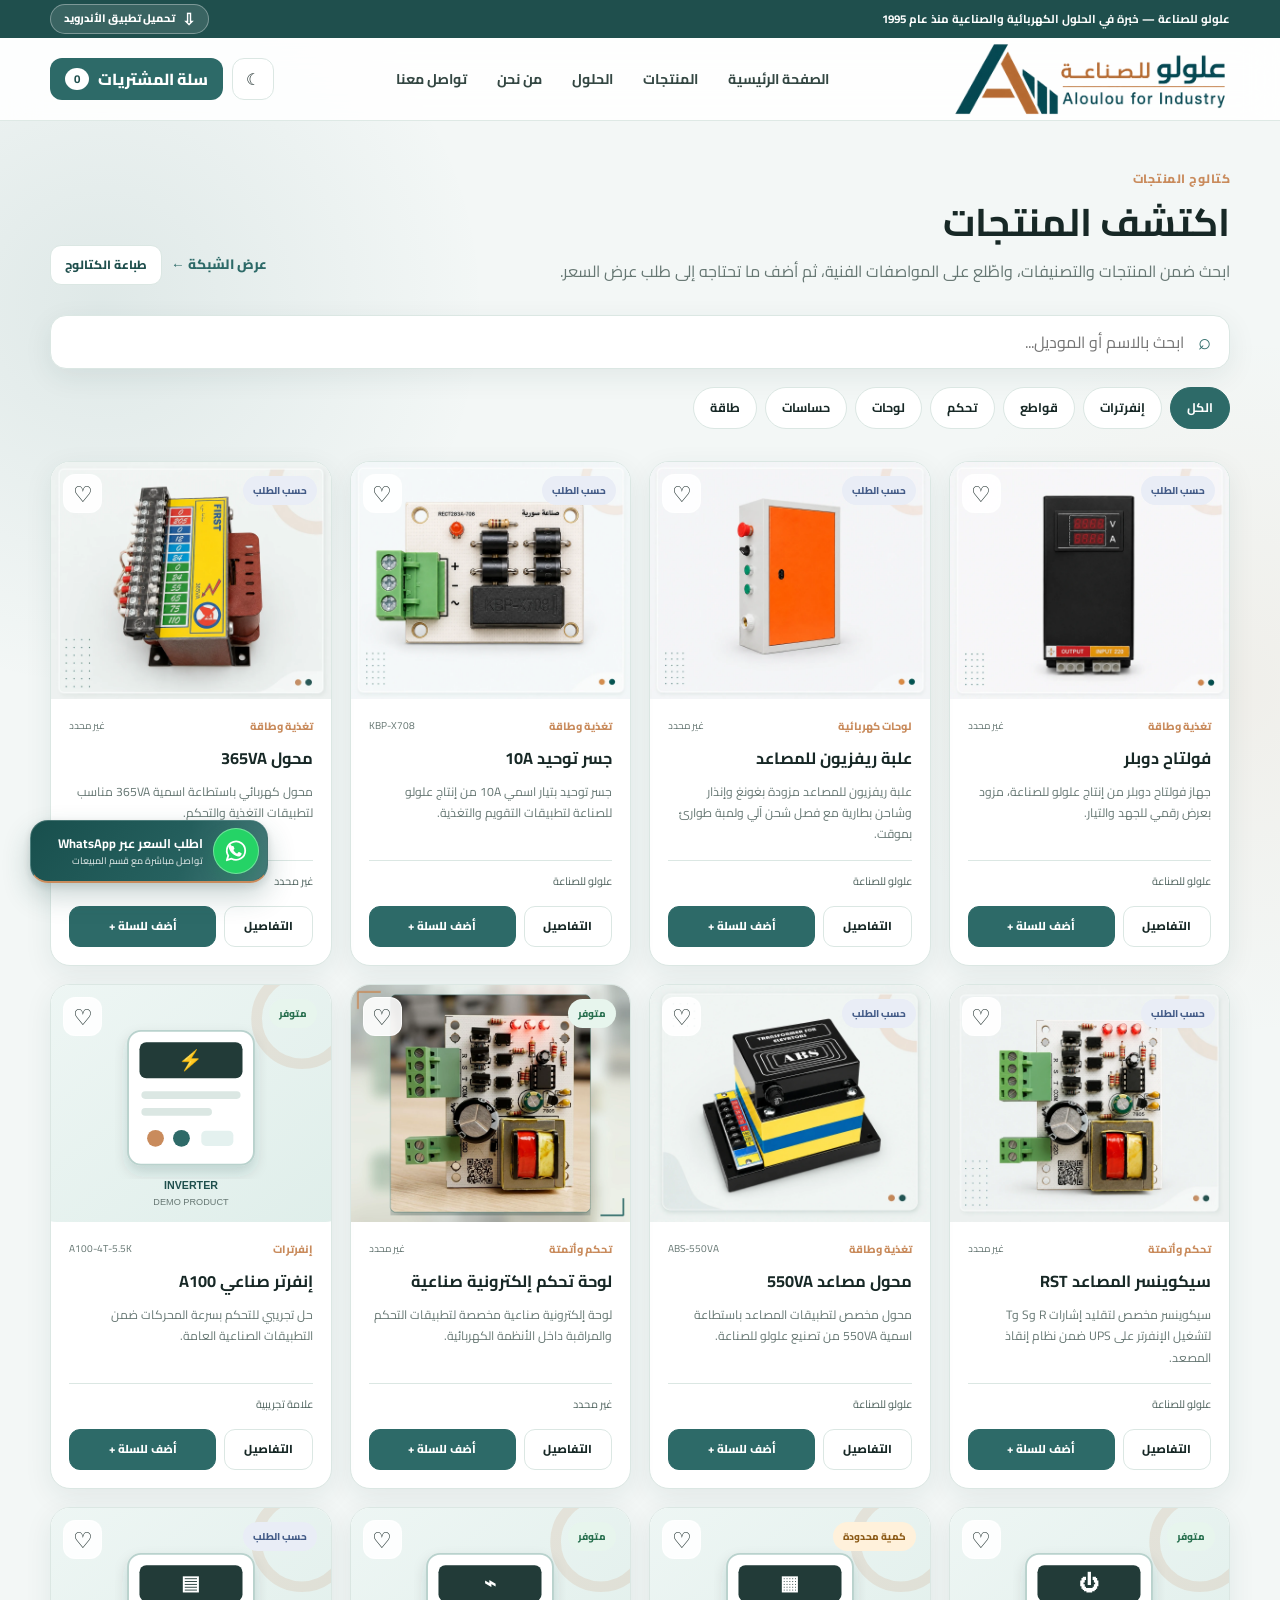
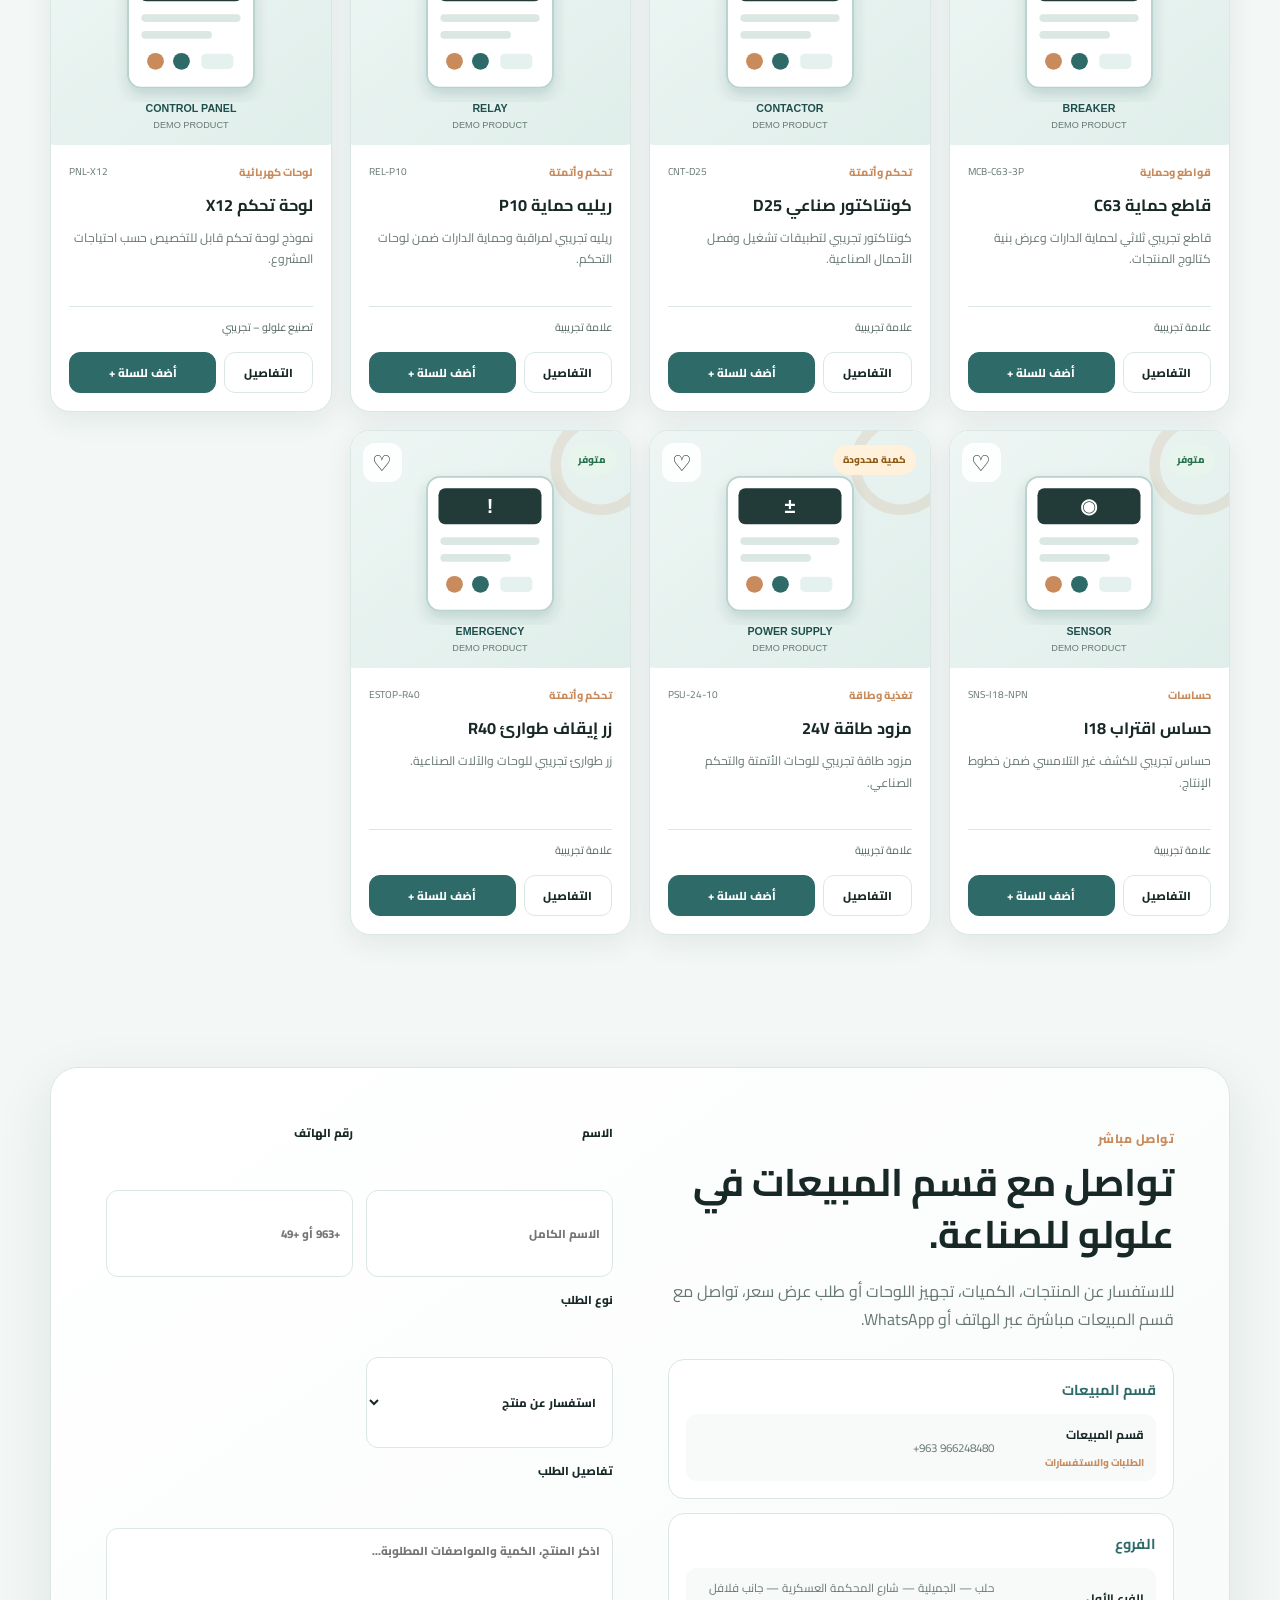
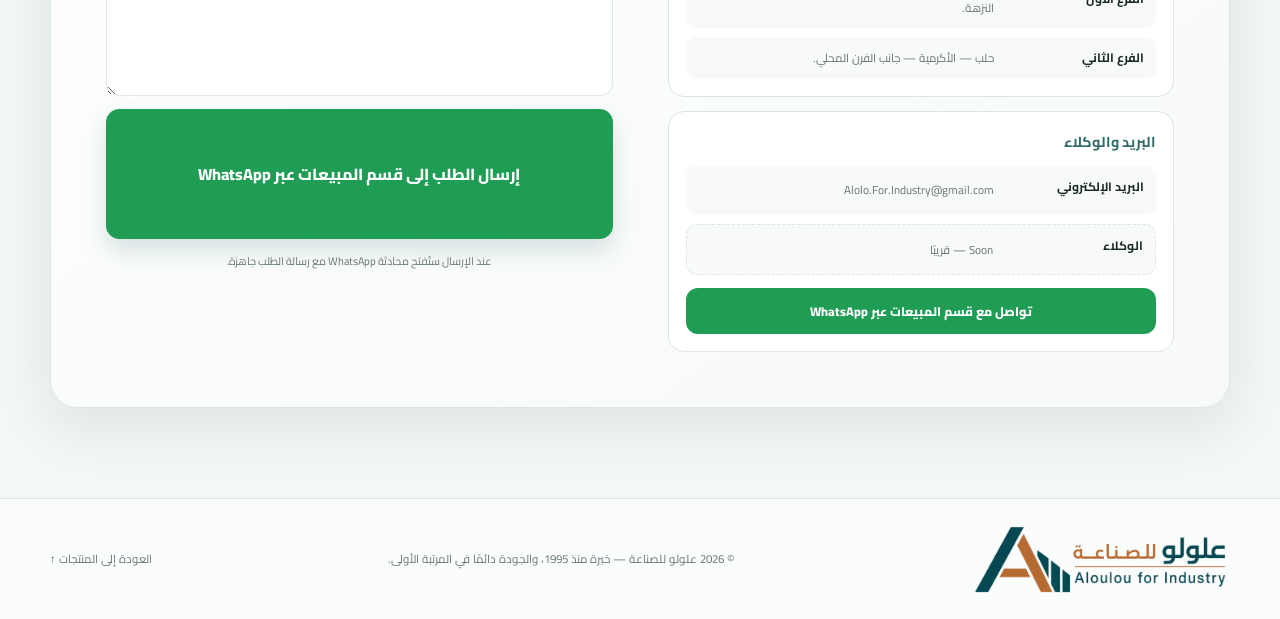
==== commit 3a74e50c: "Add files via upload" ====
--- a/index.html
+++ b/index.html
@@ -17,26 +17,39 @@
 <link href="https://fonts.googleapis.com" rel="preconnect"/>
 <link crossorigin="" href="https://fonts.gstatic.com" rel="preconnect"/>
 <link href="https://fonts.googleapis.com/css2?family=Cairo:wght@400;500;600;700;800&amp;display=swap" rel="stylesheet"/>
-<link href="assets/css/styles.css" rel="stylesheet"/>
+<link href="assets/css/styles.css?v=26.0.0" rel="stylesheet"/>
+<script>
+(function () {
+  var hash = (location.hash || '').toLowerCase();
+  var full = hash === '#home' || hash === '#top' || hash === '#solutions' || hash === '#about';
+  document.documentElement.classList.toggle('catalog-entry-mode', !full);
+}());
+</script>
 </head>
 <body>
 <a class="skip-link" href="#main">انتقل إلى المحتوى</a>
-<div class="demo-bar">علولو للصناعة — خبرة في الحلول الكهربائية والصناعية منذ عام 1995</div>
+<div class="demo-bar"><div class="shell demo-bar-inner">
+<span>علولو للصناعة — خبرة في الحلول الكهربائية والصناعية منذ عام 1995</span>
+<button class="pwa-top-install" id="pwaInstallButton" type="button" aria-label="تحميل وتثبيت تطبيق علولو للصناعة">
+<span aria-hidden="true">⇩</span><b id="pwaInstallLabel">تحميل تطبيق الأندرويد</b>
+</button>
+</div></div>
 <header class="site-header" id="top">
 <div class="shell header-inner">
-<a aria-label="علولو للصناعة - الرئيسية" class="brand" href="#top">
+<a aria-label="علولو للصناعة - الصفحة الرئيسية" class="brand" data-page-mode="full" href="#top">
 <img alt="علولو للصناعة" class="brand-logo brand-logo-light" src="assets/images/brand/aloulou-logo-full.webp"/>
 <img alt="علولو للصناعة" class="brand-logo brand-logo-dark" src="assets/images/brand/aloulou-logo-white.png"/>
 </a>
 <nav aria-label="التنقل الرئيسي" class="main-nav" id="mainNav">
-<a href="#products">المنتجات</a>
-<a href="#solutions">الحلول</a>
-<a href="#about">من نحن</a>
-<a href="#contact">تواصل معنا</a>
+<a data-page-mode="full" href="#top">الصفحة الرئيسية</a>
+<a data-page-mode="catalog" href="#products">المنتجات</a>
+<a data-page-mode="full" href="#solutions">الحلول</a>
+<a data-page-mode="full" href="#about">من نحن</a>
+<a data-page-mode="catalog" href="#contact">تواصل معنا</a>
 </nav>
 <div class="header-actions">
 <button aria-label="تبديل الوضع الداكن" class="icon-btn" id="themeToggle" type="button"><span aria-hidden="true">☾</span></button>
-<button class="quote-btn" id="quoteOpen" type="button"><span>طلب السعر</span><b id="quoteCount">0</b></button>
+<button class="quote-btn cart-header-btn" data-cart-open type="button"><span>سلة المشتريات</span><b data-cart-count>0</b></button>
 <button aria-controls="mainNav" aria-expanded="false" aria-label="فتح القائمة" class="menu-btn" id="menuToggle" type="button"><span></span><span></span><span></span></button>
 </div>
 </div>
@@ -104,7 +117,7 @@
 <div class="section-head compact"><div><span class="eyebrow">من المنتج إلى التطبيق</span><h2>حلول حسب احتياجك</h2></div></div>
 <div class="solutions-grid">
 <article class="solution-card"><span>01</span><div class="solution-icon">⌁</div><h3>التحكم بالمحركات</h3><p>عرض الإنفرترات وعناصر التحكم ضمن مسار واضح يساعد العميل على الوصول إلى المنتج المناسب.</p><a data-filter="inverters" href="#products">استكشف المنتجات ←</a></article>
-<article class="solution-card"><span>02</span><div class="solution-icon">▤</div><h3>تجهيز اللوحات</h3><p>استقبال متطلبات المشروع والصور والملفات لتجهيز عرض سعر مخصص.</p><button class="link-button" data-open-quote="" type="button">ابدأ طلبًا ←</button></article>
+<article class="solution-card"><span>02</span><div class="solution-icon">▤</div><h3>تجهيز اللوحات</h3><p>استقبال متطلبات المشروع والصور والملفات لتجهيز عرض سعر مخصص.</p><button class="link-button" data-cart-open type="button">افتح سلة المشتريات ←</button></article>
 <article class="solution-card"><span>03</span><div class="solution-icon">⏻</div><h3>الحماية والتوزيع</h3><p>تنظيم القواطع وملحقات الحماية ضمن تصنيفات ومواصفات سهلة المقارنة.</p><a data-filter="breakers" href="#products">استكشف المنتجات ←</a></article>
 </div>
 </section>
@@ -115,27 +128,18 @@
 </div>
 </section>
 <section class="section shell" id="contact">
-<div class="contact-card"><div class="contact-info"><span class="eyebrow">تواصل مباشر</span><h2>تواصل مع إدارة علولو للصناعة وفريق العمل.</h2><p>للاستفسار عن المنتجات، الكميات، تجهيز اللوحات أو طلب عرض سعر، تواصل مع الإدارة مباشرة عبر الهاتف أو WhatsApp.</p><div class="contact-directory"><section class="contact-group"><h3>المالك وأولاده</h3><a class="contact-person" href="tel:+963966248480"><b>فخر الدين علولو</b><small>المالك</small><span>+963 966248480</span></a><a class="contact-person" href="tel:+491788175922"><b>محمد علولو</b><span>+49 1788175922</span></a><a class="contact-person" href="tel:+963959145770"><b>حسين علولو</b><span>+963 959145770</span></a><a class="contact-person" href="tel:+963931889057"><b>حمزة علولو</b><span>+963 931889057</span></a><div class="contact-person is-soon"><b>الشركاء</b><span>قريبًا — Soon</span></div></section><section class="contact-group"><h3>الفروع</h3><div class="address-item"><b>الفرع الأول</b><span>حلب — الجميلية — شارع المحكمة العسكرية — جانب فلافل النزهة.</span></div><div class="address-item"><b>الفرع الثاني</b><span>حلب — الأكرمية — جانب الفرن المحلي.</span></div></section><section class="contact-group"><h3>البريد والوكلاء</h3><a class="contact-person" href="mailto:Alolo.For.Industry@gmail.com"><b>البريد الإلكتروني</b><span>Alolo.For.Industry@gmail.com</span></a><div class="contact-person is-soon"><b>الوكلاء</b><span>قريبًا — Soon</span></div><a class="whatsapp-btn" href="https://wa.me/963966248480" rel="noopener" target="_blank">تواصل مع فخر الدين عبر WhatsApp</a></section></div></div><form class="contact-form" id="contactForm"><label>الاسم<input name="name" placeholder="الاسم الكامل" required=""/></label><label>رقم الهاتف<input inputmode="tel" name="phone" placeholder="+963 أو +49" required=""/></label><label>نوع الطلب<select name="type"><option>استفسار عن منتج</option><option>طلب عرض سعر</option><option>تجهيز لوحة</option><option>طلب جملة</option></select></label><label>تفاصيل الطلب<textarea name="message" placeholder="اذكر المنتج، الكمية والمواصفات المطلوبة..." required="" rows="5"></textarea></label><button class="primary-btn full whatsapp-submit" type="submit">إرسال الطلب إلى فخر الدين عبر WhatsApp</button><p class="form-note" id="formNote">عند الإرسال ستُفتح محادثة WhatsApp مع رسالة الطلب جاهزة.</p></form></div>
+<div class="contact-card"><div class="contact-info"><span class="eyebrow">تواصل مباشر</span><h2>تواصل مع قسم المبيعات في علولو للصناعة.</h2><p>للاستفسار عن المنتجات، الكميات، تجهيز اللوحات أو طلب عرض سعر، تواصل مع قسم المبيعات مباشرة عبر الهاتف أو WhatsApp.</p><div class="contact-directory"><section class="contact-group"><h3>قسم المبيعات</h3><a class="contact-person" href="tel:+963966248480"><b>قسم المبيعات</b><small>الطلبات والاستفسارات</small><span>+963 966248480</span></a></section><section class="contact-group"><h3>الفروع</h3><div class="address-item"><b>الفرع الأول</b><span>حلب — الجميلية — شارع المحكمة العسكرية — جانب فلافل النزهة.</span></div><div class="address-item"><b>الفرع الثاني</b><span>حلب — الأكرمية — جانب الفرن المحلي.</span></div></section><section class="contact-group"><h3>البريد والوكلاء</h3><a class="contact-person" href="mailto:Alolo.For.Industry@gmail.com"><b>البريد الإلكتروني</b><span>Alolo.For.Industry@gmail.com</span></a><div class="contact-person is-soon"><b>الوكلاء</b><span>قريبًا — Soon</span></div><a class="whatsapp-btn" href="https://api.whatsapp.com/send?phone=963966248480">تواصل مع قسم المبيعات عبر WhatsApp</a></section></div></div><form class="contact-form" id="contactForm"><label>الاسم<input name="name" placeholder="الاسم الكامل" required=""/></label><label>رقم الهاتف<input inputmode="tel" name="phone" placeholder="+963 أو +49" required=""/></label><label>نوع الطلب<select name="type"><option>استفسار عن منتج</option><option>طلب عرض سعر</option><option>تجهيز لوحة</option><option>طلب جملة</option></select></label><label>تفاصيل الطلب<textarea name="message" placeholder="اذكر المنتج، الكمية والمواصفات المطلوبة..." required="" rows="5"></textarea></label><button class="primary-btn full whatsapp-submit" type="submit">إرسال الطلب إلى قسم المبيعات عبر WhatsApp</button><p class="form-note" id="formNote">عند الإرسال ستُفتح محادثة WhatsApp مع رسالة الطلب جاهزة.</p></form></div>
 </section>
 </main>
 <footer class="site-footer"><div class="shell footer-grid"><div class="brand footer-brand"><img alt="علولو للصناعة" class="brand-logo brand-logo-light" src="assets/images/brand/aloulou-logo-full.webp"/><img alt="علولو للصناعة" class="brand-logo brand-logo-dark" src="assets/images/brand/aloulou-logo-white.png"/></div><p>© <span id="year"></span> علولو للصناعة — خبرة منذ 1995، والجودة دائمًا في المرتبة الأولى.</p><a href="#products">العودة إلى المنتجات ↑</a></div></footer>
-<aside aria-hidden="true" aria-label="طلب عرض السعر" class="quote-drawer" id="quoteDrawer">
-<div class="drawer-backdrop" data-close-quote=""></div>
-<div aria-labelledby="drawerTitle" aria-modal="true" class="drawer-panel" role="dialog">
-<div class="drawer-head"><div><span>طلب عرض سعر</span><h2 id="drawerTitle">منتجاتك المختارة</h2></div><button aria-label="إغلاق" class="icon-btn" data-close-quote="" type="button">×</button></div>
-<div class="quote-items" id="quoteItems"></div>
-<div class="quote-empty" id="quoteEmpty"><strong>لم تختر أي منتج بعد</strong><p>أضف المنتجات من الكتالوج، ثم أنشئ رسالة الطلب.</p></div>
-<div class="drawer-actions"><button class="primary-btn full" id="createQuoteMessage" type="button">إنشاء رسالة الطلب</button><button class="ghost-btn full" id="clearQuote" type="button">إفراغ القائمة</button></div>
-</div>
-</aside>
 
 <div aria-label="تواصل سريع عبر واتساب" class="floating-contact" id="floatingContact">
 <div aria-live="polite" class="contact-prompt" id="contactPrompt" role="status">
 <button aria-label="إخفاء الرسالة" class="prompt-close" id="promptClose" type="button">×</button>
 <strong id="contactPromptTitle">تحتاج مساعدة باختيار المنتج؟</strong>
-<p id="contactPromptText">اسأل فخر الدين مباشرة</p>
+<p id="contactPromptText">اسأل قسم المبيعات مباشرة</p>
 </div>
-<svg aria-hidden="true" class="contact-guide" viewBox="0 0 96 62">
+<svg aria-hidden="true" class="contact-guide" width="86" height="54" viewBox="0 0 96 62">
 <defs>
 <marker id="contactArrowHead" markerHeight="7" markerUnits="strokeWidth" markerWidth="7" orient="auto" refX="6" refY="3.5">
 <path d="M0,0 L7,3.5 L0,7 Z"></path>
@@ -143,18 +147,20 @@
 </defs>
 <path class="guide-line" d="M10 8 C31 14 57 27 84 53"></path>
 </svg>
-<a aria-label="اطلب السعر عبر واتساب من فخر الدين علولو" class="floating-whatsapp" href="https://wa.me/963966248480" id="floatingWhatsapp" rel="noopener" target="_blank">
+<a aria-label="اطلب السعر عبر واتساب من قسم المبيعات" class="floating-whatsapp" href="https://wa.me/963966248480" id="floatingWhatsapp" rel="noopener" target="_blank">
 <span aria-hidden="true" class="floating-wa-icon">
-<svg role="img" viewBox="0 0 24 24"><path d="M20.5 11.7a8.5 8.5 0 0 1-12.6 7.4L3.5 20.5l1.4-4.2A8.5 8.5 0 1 1 20.5 11.7Z" fill="none" stroke="currentColor" stroke-linejoin="round" stroke-width="1.8"></path><path d="M8.1 7.7c.2-.4.4-.4.7-.4h.5c.2 0 .4.1.5.5l.7 1.7c.1.3.1.5-.1.7l-.6.7c-.2.2-.1.4 0 .6.7 1.2 1.7 2.1 2.9 2.7.3.1.5.1.7-.1l.8-1c.2-.2.4-.3.7-.2l1.8.9c.3.1.5.3.5.6 0 .3-.2 1.5-1.2 2.1-.7.5-1.7.6-2.8.3-1.7-.5-3.7-1.5-5.3-3.2-1.3-1.4-2.2-3.1-2.5-4.3-.3-1.1 0-2 .4-2.6.5-.7 1.1-1 1.3-1Z" fill="currentColor"></path></svg>
+<svg role="img" width="26" height="26" viewBox="0 0 24 24"><path d="M20.5 11.7a8.5 8.5 0 0 1-12.6 7.4L3.5 20.5l1.4-4.2A8.5 8.5 0 1 1 20.5 11.7Z" fill="none" stroke="currentColor" stroke-linejoin="round" stroke-width="1.8"></path><path d="M8.1 7.7c.2-.4.4-.4.7-.4h.5c.2 0 .4.1.5.5l.7 1.7c.1.3.1.5-.1.7l-.6.7c-.2.2-.1.4 0 .6.7 1.2 1.7 2.1 2.9 2.7.3.1.5.1.7-.1l.8-1c.2-.2.4-.3.7-.2l1.8.9c.3.1.5.3.5.6 0 .3-.2 1.5-1.2 2.1-.7.5-1.7.6-2.8.3-1.7-.5-3.7-1.5-5.3-3.2-1.3-1.4-2.2-3.1-2.5-4.3-.3-1.1 0-2 .4-2.6.5-.7 1.1-1 1.3-1Z" fill="currentColor"></path></svg>
 </span>
 <span class="floating-wa-copy">
 <strong>اطلب السعر عبر WhatsApp</strong>
-<small>تواصل مباشرة مع فخر الدين</small>
+<small>تواصل مباشرة مع قسم المبيعات</small>
 </span>
 </a>
 </div>
 <div aria-live="polite" class="toast" id="toast" role="status"></div>
-<script src="assets/js/products.js"></script>
-<script src="assets/js/app.js"></script>
-<script src="assets/js/whatsapp-cta.js"></script></body>
+<script src="assets/js/products.js?v=26.0.0"></script>
+<script src="assets/js/cart.js?v=26.0.0"></script>
+<script src="assets/js/app.js?v=26.0.0"></script>
+<script src="assets/js/whatsapp-cta.js?v=26.0.0"></script>
+<script src="assets/js/pwa.js?v=26.0.0"></script></body>
 </html>
--- a/assets/css/styles.css
+++ b/assets/css/styles.css
@@ -170,34 +170,38 @@
   .whatsapp-attention-btn::after{animation:none}
 }
 
-/* Refined floating WhatsApp contact — compact CTA */
+
+/* GitHub-safe floating WhatsApp contact CTA */
 .floating-contact{
   position:fixed;
   z-index:460;
   left:18px;
   bottom:18px;
-  width:258px;
-  height:150px;
+  width:250px;
+  height:140px;
   pointer-events:none;
-}
+  isolation:isolate;
+}
+.floating-contact *{box-sizing:border-box}
 .floating-contact>*{pointer-events:auto}
+
 .contact-prompt{
   position:absolute;
-  right:6px;
-  bottom:70px;
-  width:226px;
-  min-height:72px;
-  padding:13px 38px 12px 15px;
+  right:8px;
+  bottom:68px;
+  width:218px;
+  min-height:66px;
+  padding:12px 34px 11px 14px;
   border:1px solid rgba(45,106,104,.16);
   border-right:3px solid var(--accent);
   border-radius:16px 16px 8px 16px;
   background:rgba(255,255,255,.98);
-  box-shadow:0 14px 32px rgba(23,62,59,.14);
+  box-shadow:0 12px 28px rgba(23,62,59,.13);
   color:var(--ink);
   opacity:0;
   transform:translateY(8px) scale(.975);
   transform-origin:right bottom;
-  transition:opacity .3s ease,transform .38s cubic-bezier(.2,.8,.2,1);
+  transition:opacity .3s ease,transform .36s cubic-bezier(.2,.8,.2,1);
   backdrop-filter:blur(12px);
 }
 .contact-prompt::before{
@@ -212,42 +216,55 @@
   box-shadow:0 0 0 4px rgba(37,211,102,.1);
 }
 .floating-contact.is-visible .contact-prompt{opacity:1;transform:none}
-.contact-prompt strong{display:block;padding-right:14px;color:var(--brand-dark);font-size:.87rem;line-height:1.45}
-.contact-prompt p{margin:3px 0 0;color:var(--muted);font-size:.68rem;font-weight:650;line-height:1.55}
+.contact-prompt strong{
+  display:block;
+  padding-right:14px;
+  color:var(--brand-dark);
+  font-size:.83rem;
+  line-height:1.45;
+}
+.contact-prompt p{
+  margin:3px 0 0;
+  color:var(--muted);
+  font-size:.64rem;
+  font-weight:650;
+  line-height:1.55;
+}
 .prompt-close{
   position:absolute;
-  top:8px;
-  left:8px;
+  top:9px;
+  left:9px;
   width:24px;
   height:24px;
   border:0;
   border-radius:50%;
   background:var(--brand-soft);
-  color:var(--brand-dark);
+  color:var(--brand);
   cursor:pointer;
   display:grid;
   place-items:center;
-  font-size:.88rem;
-  transition:background .2s ease,transform .2s ease;
-}
-.prompt-close:hover{background:var(--accent-soft);transform:rotate(6deg)}
+  font-weight:800;
+  line-height:1;
+}
+
 .contact-guide{
   position:absolute;
-  right:12px;
+  right:15px;
   bottom:45px;
-  width:96px;
-  height:62px;
+  width:86px;
+  height:54px;
   overflow:visible;
   opacity:0;
   transform:translateY(5px);
   transition:opacity .28s ease .1s,transform .34s ease .1s;
   pointer-events:none;
+  display:block;
 }
 .floating-contact.is-visible .contact-guide{opacity:1;transform:none}
 .contact-guide .guide-line{
   fill:none;
   stroke:var(--accent);
-  stroke-width:2.15;
+  stroke-width:2.1;
   stroke-linecap:round;
   stroke-dasharray:2 7;
   marker-end:url(#contactArrowHead);
@@ -255,13 +272,14 @@
   filter:drop-shadow(0 2px 2px rgba(201,139,92,.16));
 }
 .contact-guide marker path{fill:var(--accent)}
+
 .floating-whatsapp{
   position:absolute;
   left:0;
   bottom:0;
-  width:246px;
-  min-height:60px;
-  padding:7px 8px 7px 13px;
+  width:238px;
+  min-height:58px;
+  padding:7px 8px 7px 12px;
   border:1px solid rgba(255,255,255,.18);
   border-bottom:2px solid var(--accent);
   border-radius:18px;
@@ -273,7 +291,7 @@
   align-items:center;
   gap:10px;
   box-shadow:0 13px 28px rgba(31,79,77,.24),0 3px 9px rgba(20,56,54,.13);
-  overflow:visible;
+  overflow:hidden;
   transition:transform .22s ease,box-shadow .22s ease,filter .22s ease;
 }
 .floating-whatsapp::after{
@@ -281,23 +299,31 @@
   position:absolute;
   inset:0;
   border-radius:inherit;
-  overflow:hidden;
   pointer-events:none;
   background:linear-gradient(105deg,transparent 30%,rgba(255,255,255,.13) 48%,transparent 65%);
   background-size:220% 100%;
   animation:floating-wa-shine 7.5s ease-in-out infinite;
 }
-.floating-whatsapp:hover,.floating-whatsapp:focus-visible{
+.floating-whatsapp:hover,
+.floating-whatsapp:focus-visible{
   transform:translateY(-2px);
   box-shadow:0 18px 34px rgba(31,79,77,.3),0 6px 12px rgba(20,56,54,.16);
   filter:saturate(1.04);
 }
-.floating-whatsapp:focus-visible{outline:4px solid var(--brand-soft);outline-offset:3px}
+.floating-whatsapp:focus-visible{
+  outline:4px solid var(--brand-soft);
+  outline-offset:3px;
+}
+
 .floating-wa-icon{
   position:relative;
   z-index:1;
   width:46px;
   height:46px;
+  min-width:46px;
+  min-height:46px;
+  max-width:46px;
+  max-height:46px;
   border-radius:50%;
   background:#25d366;
   color:#fff;
@@ -314,37 +340,213 @@
   opacity:0;
   animation:wa-ring-pulse 6.5s ease-out infinite;
 }
-.floating-wa-icon svg{width:26px;height:26px}
-.floating-wa-copy{position:relative;z-index:1;display:grid;line-height:1.25;text-align:right}
-.floating-wa-copy strong{font-size:.82rem;letter-spacing:0}
-.floating-wa-copy small{margin-top:3px;color:rgba(255,255,255,.78);font-size:.61rem;font-weight:600}
+.floating-wa-icon svg{
+  display:block !important;
+  width:26px !important;
+  height:26px !important;
+  max-width:26px !important;
+  max-height:26px !important;
+  min-width:26px !important;
+  min-height:26px !important;
+  flex:0 0 26px;
+}
+.floating-wa-icon svg path{
+  vector-effect:non-scaling-stroke;
+}
+
+.floating-wa-copy{
+  position:relative;
+  z-index:1;
+  display:grid;
+  line-height:1.25;
+  text-align:right;
+  min-width:0;
+}
+.floating-wa-copy strong{
+  display:block;
+  font-size:.79rem;
+  letter-spacing:0;
+  white-space:nowrap;
+}
+.floating-wa-copy small{
+  display:block;
+  margin-top:3px;
+  color:rgba(255,255,255,.78);
+  font-size:.59rem;
+  font-weight:600;
+  white-space:nowrap;
+}
+
 .floating-contact.prompt-hidden .contact-prompt,
-.floating-contact.prompt-hidden .contact-guide{opacity:0;transform:translateY(7px) scale(.98);pointer-events:none}
+.floating-contact.prompt-hidden .contact-guide{
+  opacity:0;
+  transform:translateY(7px) scale(.98);
+  pointer-events:none;
+}
 .floating-contact.prompt-hidden{height:62px}
-@keyframes contact-dots-flow{to{stroke-dashoffset:-18}}
-@keyframes wa-ring-pulse{0%,78%,100%{transform:scale(.88);opacity:0}82%{opacity:.55}96%{transform:scale(1.32);opacity:0}}
-@keyframes floating-wa-shine{0%,72%{background-position:180% 0;opacity:0}76%{opacity:1}90%,100%{background-position:-80% 0;opacity:0}}
-html[data-theme=dark] .contact-prompt{background:rgba(22,34,32,.98);border-color:rgba(112,185,178,.2)}
+
+@keyframes contact-dots-flow{
+  to{stroke-dashoffset:-18}
+}
+@keyframes wa-ring-pulse{
+  0%,78%,100%{transform:scale(.88);opacity:0}
+  84%{opacity:.95}
+  96%{transform:scale(1.45);opacity:0}
+}
+@keyframes floating-wa-shine{
+  0%,72%{background-position:180% 0;opacity:0}
+  78%{opacity:1}
+  100%{background-position:-80% 0;opacity:0}
+}
+
+html[data-theme=dark] .contact-prompt{
+  background:rgba(22,34,32,.98);
+  border-color:rgba(112,185,178,.2);
+}
+
 @media(max-width:620px){
-  .floating-contact{left:12px;bottom:calc(12px + env(safe-area-inset-bottom));width:242px;height:145px}
-  .floating-whatsapp{width:232px;min-height:58px;grid-template-columns:44px 1fr;border-radius:17px}
-  .floating-wa-icon{width:44px;height:44px}
-  .floating-wa-icon svg{width:25px;height:25px}
-  .floating-wa-copy strong{font-size:.77rem}
-  .floating-wa-copy small{font-size:.57rem}
-  .contact-prompt{right:6px;bottom:67px;width:218px;min-height:69px;padding:12px 36px 11px 14px}
-  .contact-prompt strong{font-size:.81rem}
-  .contact-prompt p{font-size:.64rem}
-  .contact-guide{right:9px;bottom:42px;width:88px;height:57px}
+  .floating-contact{
+    left:12px;
+    bottom:calc(12px + env(safe-area-inset-bottom));
+    width:232px;
+    height:138px;
+  }
+  .floating-whatsapp{
+    width:224px;
+    min-height:56px;
+    grid-template-columns:42px 1fr;
+    border-radius:17px;
+  }
+  .floating-wa-icon{
+    width:42px;
+    height:42px;
+    min-width:42px;
+    min-height:42px;
+    max-width:42px;
+    max-height:42px;
+  }
+  .floating-wa-icon svg{
+    width:24px !important;
+    height:24px !important;
+    max-width:24px !important;
+    max-height:24px !important;
+    min-width:24px !important;
+    min-height:24px !important;
+  }
+  .floating-wa-copy strong{font-size:.73rem}
+  .floating-wa-copy small{font-size:.55rem}
+  .contact-prompt{
+    right:6px;
+    bottom:64px;
+    width:210px;
+    min-height:64px;
+    padding:11px 34px 10px 13px;
+  }
+  .contact-prompt strong{font-size:.77rem}
+  .contact-prompt p{font-size:.61rem}
+  .contact-guide{
+    right:12px;
+    bottom:40px;
+    width:78px;
+    height:50px;
+  }
 }
 @media(max-width:380px){
-  .floating-contact{width:220px}
-  .floating-whatsapp{width:210px;grid-template-columns:42px 1fr;gap:8px}
-  .contact-prompt{width:202px}
+  .floating-contact{width:214px}
+  .floating-whatsapp{
+    width:206px;
+    grid-template-columns:40px 1fr;
+    gap:8px;
+  }
+  .floating-wa-icon{
+    width:40px;
+    height:40px;
+    min-width:40px;
+    min-height:40px;
+    max-width:40px;
+    max-height:40px;
+  }
+  .contact-prompt{width:198px}
   .floating-wa-copy small{display:none}
 }
 @media(prefers-reduced-motion:reduce){
-  .floating-whatsapp::after,.floating-wa-icon::before,.contact-guide .guide-line{animation:none!important}
-  .contact-prompt,.contact-guide{transition:none}
-}
-@media print{.floating-contact{display:none!important}}
+  .floating-whatsapp::after,
+  .floating-wa-icon::before,
+  .contact-guide .guide-line{
+    animation:none!important;
+  }
+  .contact-prompt,
+  .contact-guide{
+    transition:none;
+  }
+}
+@media print{
+  .floating-contact{display:none!important}
+}
+
+/* Shopping cart and self-generated purchase invoice */
+.cart-header-btn b{min-width:24px}
+.cart-drawer{position:fixed;inset:0;z-index:650;pointer-events:none;visibility:hidden}
+.cart-drawer.is-open{pointer-events:auto;visibility:visible}
+.cart-backdrop,.cart-modal-backdrop{position:absolute;inset:0;background:rgba(10,25,23,.66);opacity:0;transition:.25s}
+.cart-drawer.is-open .cart-backdrop,.cart-modal.is-open .cart-modal-backdrop{opacity:1}
+.cart-panel{position:absolute;top:0;bottom:0;left:0;width:min(480px,94vw);padding:24px;background:var(--surface);transform:translateX(-105%);transition:.3s;box-shadow:20px 0 65px rgba(0,0,0,.24);display:flex;flex-direction:column}
+.cart-drawer.is-open .cart-panel{transform:none}
+.cart-head{display:flex;align-items:flex-start;justify-content:space-between;padding-bottom:18px;border-bottom:1px solid var(--line)}
+.cart-head span{color:var(--accent);font-size:.7rem;font-weight:800}.cart-head h2{margin:2px 0;font-size:1.45rem}.cart-head p{margin:0;color:var(--muted);font-size:.7rem}.cart-head p b{color:var(--brand)}
+.cart-feedback{margin:14px 0 0;padding:12px 14px;border:1px solid rgba(47,125,90,.22);border-radius:14px;background:#e7f5ed;display:grid;color:#28704f}
+.cart-feedback strong{font-size:.78rem}.cart-feedback span{font-size:.65rem}
+.cart-items{display:grid;gap:11px;overflow:auto;padding-block:16px}
+.cart-item{display:grid;grid-template-columns:76px 1fr 34px;gap:12px;align-items:center;padding:10px;border:1px solid var(--line);border-radius:16px;background:var(--surface-soft)}
+.cart-item>img{width:76px;height:68px;object-fit:contain;border-radius:11px;background:var(--surface)}
+.cart-item-copy{display:grid;min-width:0}.cart-item-copy strong{font-size:.78rem}.cart-item-copy small{color:var(--muted);font-size:.6rem;direction:ltr;text-align:right}
+.cart-item-quantity{display:flex;align-items:center;gap:8px;margin-top:8px}.cart-item-quantity button{width:30px;height:30px;border:1px solid var(--line);border-radius:9px;background:var(--surface);cursor:pointer;font-weight:800}.cart-item-quantity b{min-width:26px;text-align:center;color:var(--brand)}
+.cart-remove{width:32px;height:32px;border:0;border-radius:9px;background:var(--surface);color:#a54b4b;cursor:pointer;font-size:1.1rem}
+.cart-empty{margin:auto;text-align:center;color:var(--muted)}.cart-empty-icon{display:block;font-size:2.7rem}.cart-empty strong{display:block;color:var(--ink);font-size:1rem}.cart-empty p{font-size:.72rem}
+.cart-actions{display:grid;gap:9px;margin-top:auto;padding-top:16px;border-top:1px solid var(--line)}
+.cart-checkout-btn{width:100%;min-height:62px;padding:10px 16px;border:0;border-radius:15px;background:linear-gradient(135deg,#184f4d,var(--brand));color:#fff;cursor:pointer;display:grid;place-items:center;box-shadow:0 12px 25px rgba(45,106,104,.2)}
+.cart-checkout-btn span{font-weight:800;font-size:.86rem}.cart-checkout-btn small{margin-top:2px;color:rgba(255,255,255,.76);font-size:.61rem}.cart-checkout-btn:disabled{opacity:.45;cursor:not-allowed}
+.cart-clear{border:0;background:transparent;color:var(--muted);font-size:.68rem;cursor:pointer}
+.cart-modal{position:fixed;inset:0;z-index:720;display:grid;place-items:center;padding:18px;pointer-events:none;visibility:hidden}
+.cart-modal.is-open{pointer-events:auto;visibility:visible}.cart-modal-card{position:relative;z-index:1;width:min(440px,100%);padding:28px;border:1px solid var(--line);border-radius:24px;background:var(--surface);box-shadow:0 28px 85px rgba(0,0,0,.3);opacity:0;transform:translateY(14px) scale(.98);transition:.25s}.cart-modal.is-open .cart-modal-card{opacity:1;transform:none}
+.cart-modal-card h2{margin:4px 0 18px;font-size:1.45rem}.cart-modal-close{position:absolute;top:14px;left:14px;width:34px;height:34px;border:0;border-radius:10px;background:var(--surface-soft);cursor:pointer;font-size:1.2rem}
+.quantity-product{display:flex;align-items:center;gap:13px;padding:10px;border:1px solid var(--line);border-radius:15px;background:var(--surface-soft)}.quantity-product img{width:78px;height:68px;object-fit:contain;border-radius:10px;background:var(--surface)}.quantity-product div{display:grid}.quantity-product strong{font-size:.84rem}.quantity-product small{color:var(--muted);font-size:.64rem;direction:ltr;text-align:right}
+.quantity-stepper{display:grid;grid-template-columns:52px 1fr 52px;gap:8px;margin:20px 0}.quantity-stepper button,.quantity-stepper input{height:50px;border:1px solid var(--line);border-radius:13px;background:var(--surface);text-align:center;font-weight:800}.quantity-stepper button{cursor:pointer;font-size:1.35rem}.quantity-stepper input{color:var(--brand);font-size:1.1rem}
+.checkout-card{width:min(560px,100%)}.checkout-intro{margin:-7px 0 18px;color:var(--muted);font-size:.76rem}.checkout-field{display:grid;gap:6px;margin-top:12px;font-size:.7rem;font-weight:800}.checkout-field input,.checkout-field textarea{width:100%;padding:12px;border:1px solid var(--line);border-radius:12px;background:var(--surface-soft);color:var(--ink);outline:none}.checkout-field input:focus,.checkout-field textarea:focus{border-color:var(--brand);box-shadow:0 0 0 3px var(--brand-soft)}
+.checkout-warning{display:grid;gap:4px;margin:16px 0;padding:12px 14px;border-right:4px solid var(--accent);border-radius:10px;background:var(--accent-soft);font-size:.68rem;color:var(--muted)}.checkout-warning strong{color:var(--ink)}.checkout-progress{text-align:center;margin-top:10px;color:var(--brand);font-size:.7rem;font-weight:800}
+html[data-theme=dark] .cart-feedback{background:#203b37;color:#b9e5df;border-color:#304f48}
+@media(max-width:520px){.cart-panel{padding:18px}.cart-item{grid-template-columns:66px 1fr 32px}.cart-item>img{width:66px;height:60px}.cart-modal{padding:10px;align-items:end}.cart-modal-card{padding:23px 18px 20px;border-radius:22px 22px 0 0;width:100%}.checkout-card{max-height:92vh;overflow:auto}.quantity-stepper{grid-template-columns:48px 1fr 48px}.cart-checkout-btn{min-height:60px}}
+@media print{.cart-drawer,.cart-modal{display:none!important}}
+
+/* Local invoice testing guidance */
+.checkout-local-warning{display:grid;gap:5px;padding:12px 14px;border:1px solid #e5b25f;border-right:4px solid #c98b5c;border-radius:13px;background:#fff8e8;color:#70461f;font-size:.72rem;line-height:1.7}.checkout-local-warning[hidden]{display:none}.checkout-local-warning strong{font-size:.78rem}.checkout-local-warning code{direction:ltr;display:inline-block;padding:1px 5px;border-radius:5px;background:rgba(201,139,92,.12);font-family:Consolas,monospace}.checkout-progress.is-error{background:#fff0ed!important;color:#9b3428!important;border:1px solid #efb4ab!important;white-space:normal;line-height:1.65}html[data-theme=dark] .checkout-local-warning{background:#362b1d;color:#f0c98d;border-color:#6d5330}html[data-theme=dark] .checkout-progress.is-error{background:#3b2421!important;color:#ffb8ae!important;border-color:#754039!important}
+
+
+/* v26 — stable catalog-first entry and PWA button */
+.demo-bar{padding:0}
+.demo-bar-inner{min-height:38px;display:flex;align-items:center;justify-content:space-between;gap:16px}
+.demo-bar-inner>span{font-size:.72rem;font-weight:700}
+.pwa-top-install{min-height:30px;padding:4px 13px;border:1px solid rgba(255,255,255,.34);border-radius:999px;background:rgba(255,255,255,.12);color:#fff;display:inline-flex;align-items:center;justify-content:center;gap:7px;cursor:pointer;font-size:.68rem;transition:.2s ease}
+.pwa-top-install:hover,.pwa-top-install:focus-visible{background:#fff;color:var(--brand-dark);outline:none}
+.pwa-top-install b{font-weight:800;white-space:nowrap}.pwa-top-install>span{font-size:1rem;line-height:1}
+.pwa-top-install.is-ready{box-shadow:0 0 0 3px rgba(255,255,255,.17)}
+.pwa-top-install.is-installed{background:rgba(255,255,255,.22)}
+
+/* Default entry: products and contact only. Full mode restores v24 exactly. */
+html.catalog-entry-mode .hero,
+html.catalog-entry-mode .stat-strip,
+html.catalog-entry-mode #solutions,
+html.catalog-entry-mode #about{display:none!important}
+html.catalog-entry-mode #products{padding-top:42px}
+html.catalog-entry-mode #contact{padding-top:42px}
+
+/* Ensure hidden cart/PWA layers never block normal links. */
+.cart-drawer:not(.is-open),.cart-modal:not(.is-open){pointer-events:none!important;visibility:hidden!important}
+.floating-whatsapp,.whatsapp-btn,.details-btn,.product-media>a,.product-body h3 a{pointer-events:auto;position:relative}
+
+@media(max-width:780px){
+  .demo-bar-inner{min-height:42px}
+  .demo-bar-inner>span{display:none}
+  .pwa-top-install{width:100%;min-height:32px}
+  html.catalog-entry-mode #products{padding-top:30px}
+}
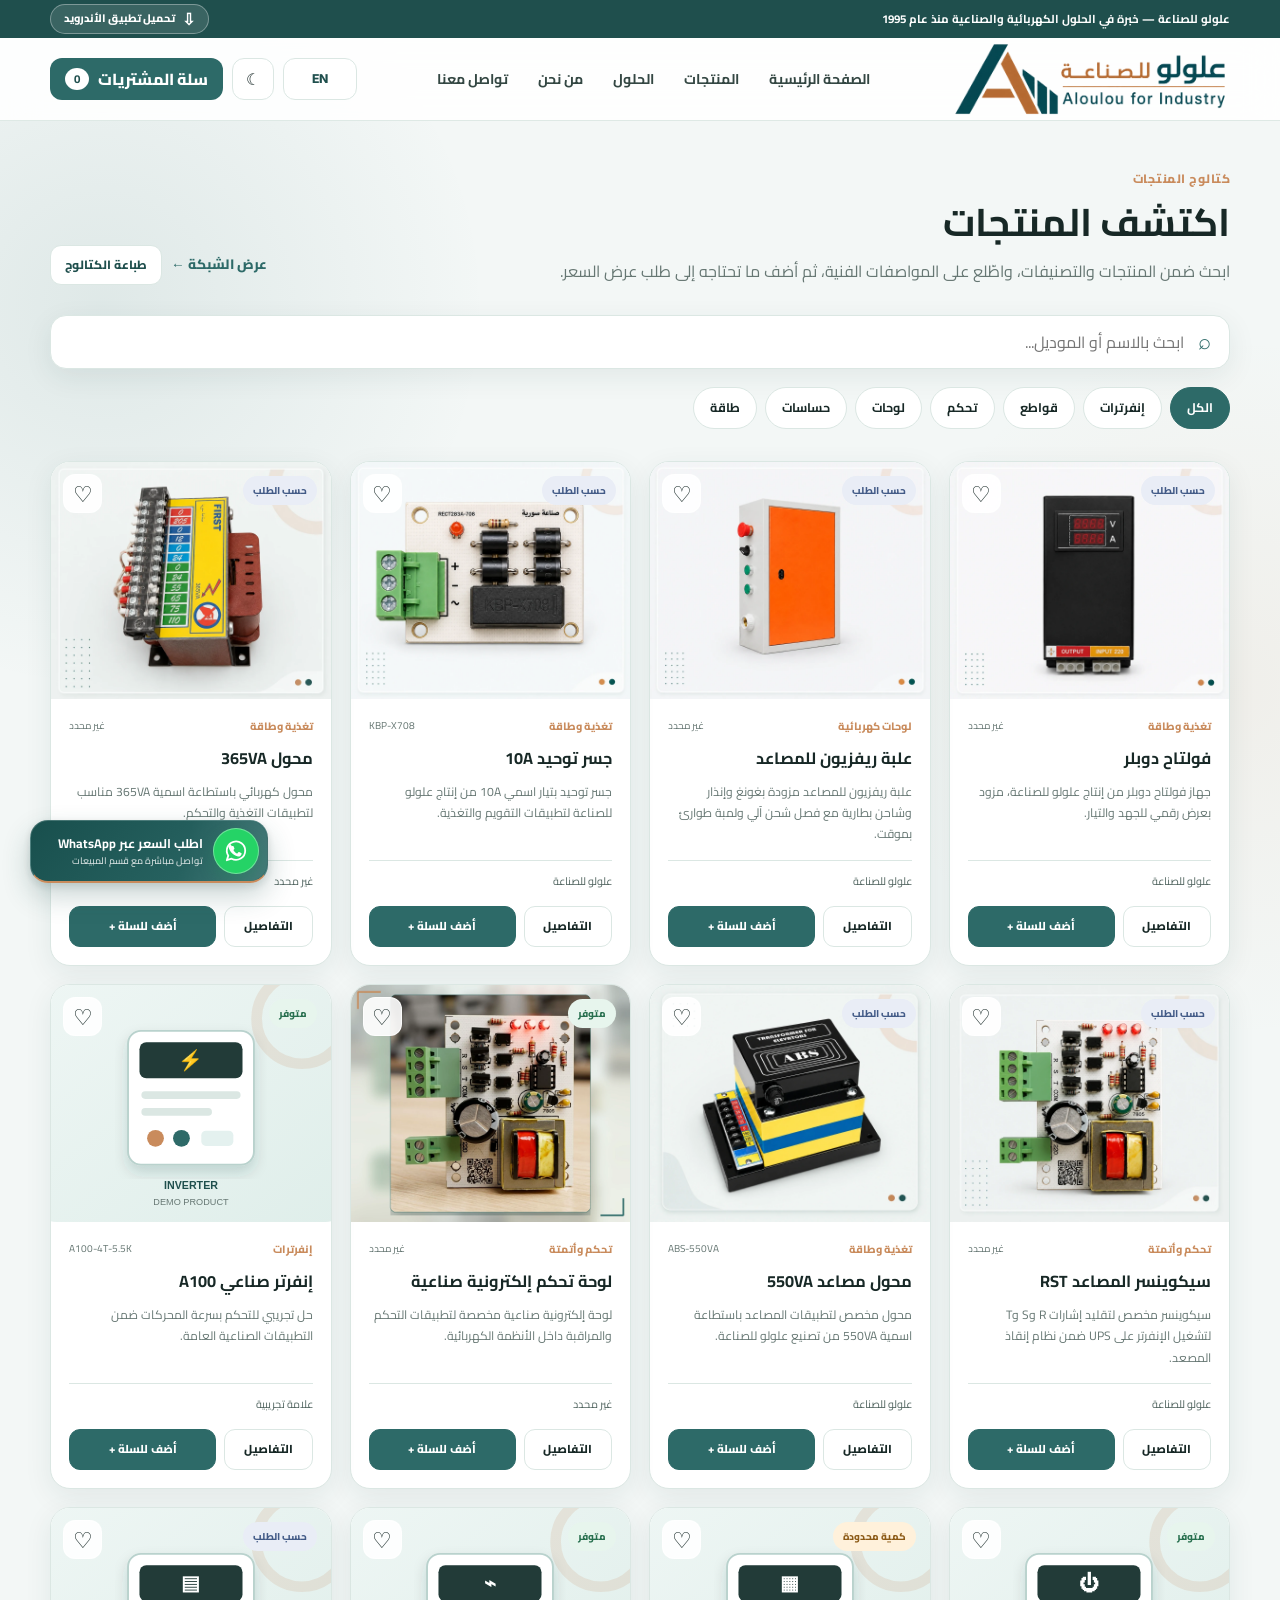
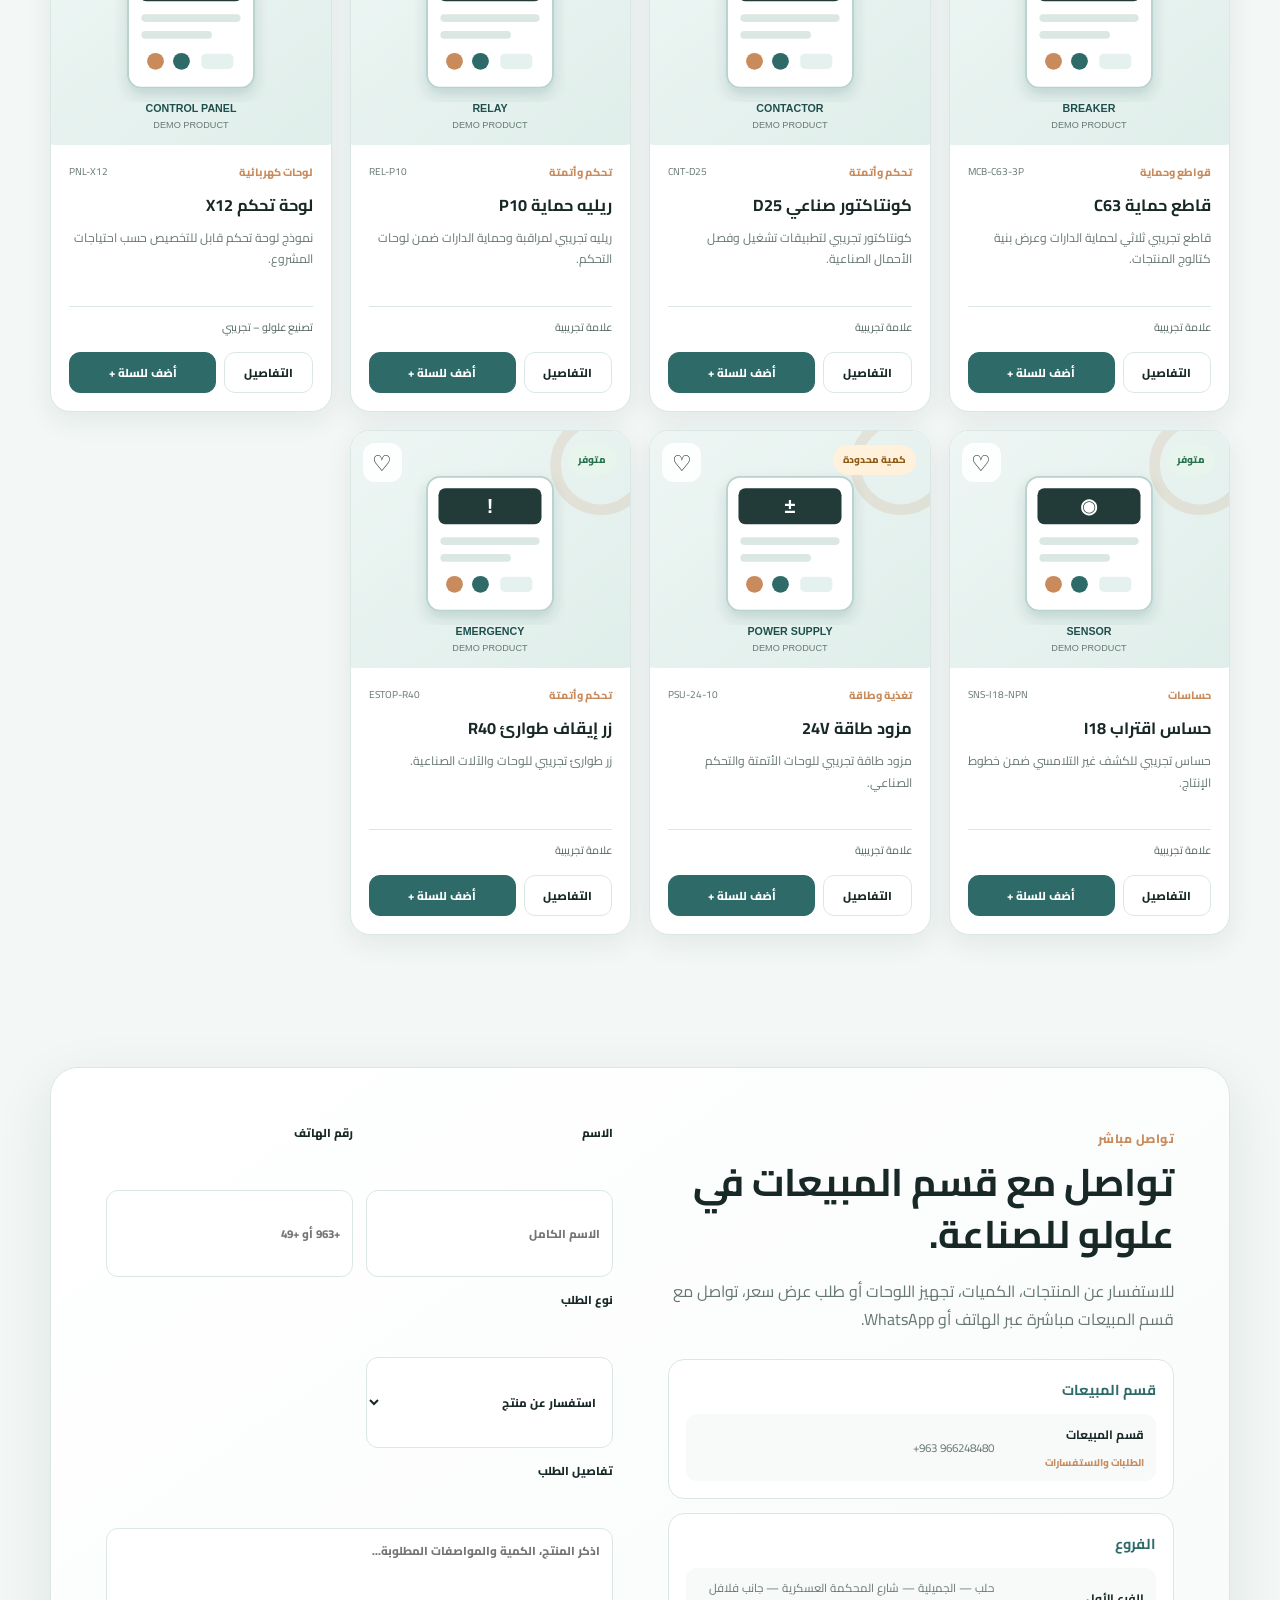
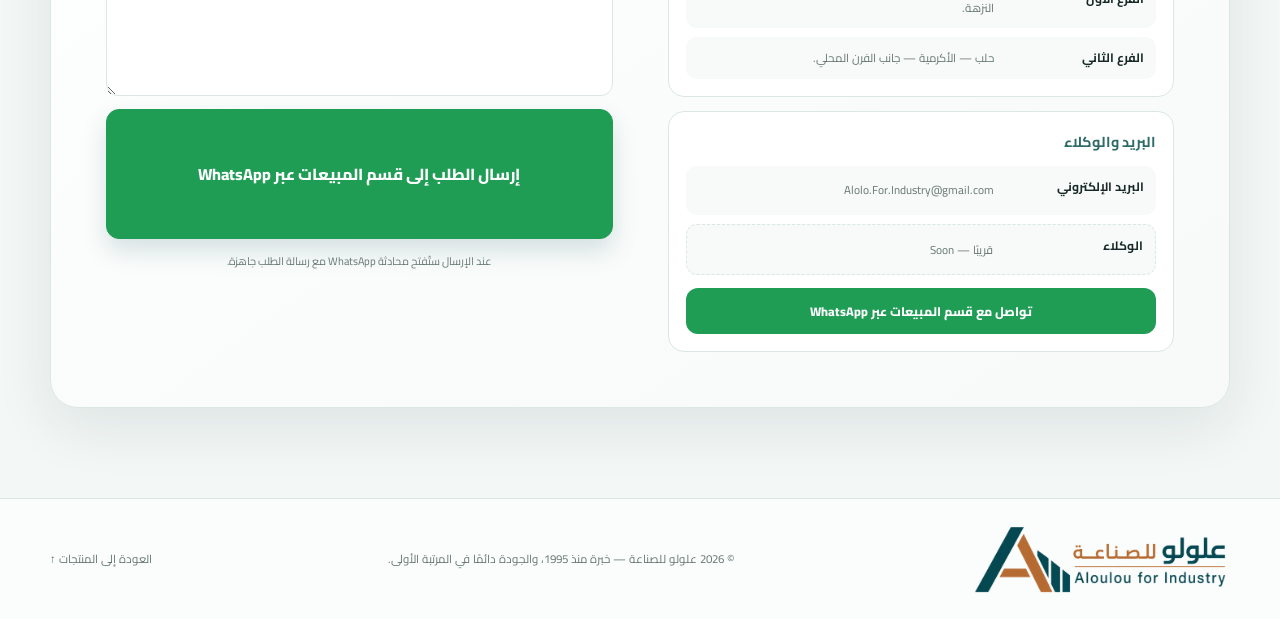
==== commit 4743a061: "Add files via upload" ====
--- a/index.html
+++ b/index.html
@@ -16,8 +16,8 @@
 <link href="site.webmanifest" rel="manifest"/>
 <link href="https://fonts.googleapis.com" rel="preconnect"/>
 <link crossorigin="" href="https://fonts.gstatic.com" rel="preconnect"/>
-<link href="https://fonts.googleapis.com/css2?family=Cairo:wght@400;500;600;700;800&amp;display=swap" rel="stylesheet"/>
-<link href="assets/css/styles.css?v=26.0.0" rel="stylesheet"/>
+<link href="https://fonts.googleapis.com/css2?family=Cairo:wght@400;500;600;700;800&amp;family=Inter:wght@400;500;600;700;800&amp;display=swap" rel="stylesheet"/>
+<link href="assets/css/styles.css?v=30.0.0" rel="stylesheet"/>
 <script>
 (function () {
   var hash = (location.hash || '').toLowerCase();
@@ -48,6 +48,7 @@
 <a data-page-mode="catalog" href="#contact">تواصل معنا</a>
 </nav>
 <div class="header-actions">
+<button class="language-toggle" data-language-toggle type="button" aria-label="Switch to English">EN</button>
 <button aria-label="تبديل الوضع الداكن" class="icon-btn" id="themeToggle" type="button"><span aria-hidden="true">☾</span></button>
 <button class="quote-btn cart-header-btn" data-cart-open type="button"><span>سلة المشتريات</span><b data-cart-count>0</b></button>
 <button aria-controls="mainNav" aria-expanded="false" aria-label="فتح القائمة" class="menu-btn" id="menuToggle" type="button"><span></span><span></span><span></span></button>
@@ -158,9 +159,10 @@
 </a>
 </div>
 <div aria-live="polite" class="toast" id="toast" role="status"></div>
-<script src="assets/js/products.js?v=26.0.0"></script>
-<script src="assets/js/cart.js?v=26.0.0"></script>
-<script src="assets/js/app.js?v=26.0.0"></script>
-<script src="assets/js/whatsapp-cta.js?v=26.0.0"></script>
-<script src="assets/js/pwa.js?v=26.0.0"></script></body>
+<script src="assets/js/i18n.js?v=30.0.0"></script>
+<script src="assets/js/products.js?v=30.0.0"></script>
+<script src="assets/js/cart.js?v=30.0.0"></script>
+<script src="assets/js/app.js?v=30.0.0"></script>
+<script src="assets/js/whatsapp-cta.js?v=30.0.0"></script>
+<script src="assets/js/pwa.js?v=30.0.0"></script></body>
 </html>
--- a/assets/css/styles.css
+++ b/assets/css/styles.css
@@ -522,7 +522,7 @@
 .checkout-local-warning{display:grid;gap:5px;padding:12px 14px;border:1px solid #e5b25f;border-right:4px solid #c98b5c;border-radius:13px;background:#fff8e8;color:#70461f;font-size:.72rem;line-height:1.7}.checkout-local-warning[hidden]{display:none}.checkout-local-warning strong{font-size:.78rem}.checkout-local-warning code{direction:ltr;display:inline-block;padding:1px 5px;border-radius:5px;background:rgba(201,139,92,.12);font-family:Consolas,monospace}.checkout-progress.is-error{background:#fff0ed!important;color:#9b3428!important;border:1px solid #efb4ab!important;white-space:normal;line-height:1.65}html[data-theme=dark] .checkout-local-warning{background:#362b1d;color:#f0c98d;border-color:#6d5330}html[data-theme=dark] .checkout-progress.is-error{background:#3b2421!important;color:#ffb8ae!important;border-color:#754039!important}
 
 
-/* v26 — stable catalog-first entry and PWA button */
+/* v27 — stable catalog-first entry, PWA button, and bilingual interface */
 .demo-bar{padding:0}
 .demo-bar-inner{min-height:38px;display:flex;align-items:center;justify-content:space-between;gap:16px}
 .demo-bar-inner>span{font-size:.72rem;font-weight:700}
@@ -550,3 +550,346 @@
   .pwa-top-install{width:100%;min-height:32px}
   html.catalog-entry-mode #products{padding-top:30px}
 }
+
+
+/* v27 — Complete Arabic / English language switch */
+.language-toggle{
+  min-width:74px;
+  height:42px;
+  padding:0 13px;
+  border:1px solid var(--line);
+  border-radius:12px;
+  background:var(--surface);
+  color:var(--brand-dark);
+  font:800 .76rem/1 "Inter","Cairo",Arial,sans-serif;
+  cursor:pointer;
+  display:inline-flex;
+  align-items:center;
+  justify-content:center;
+  transition:background .2s ease,border-color .2s ease,color .2s ease,transform .2s ease;
+}
+.language-toggle:hover,
+.language-toggle:focus-visible{
+  border-color:var(--brand);
+  background:var(--brand-soft);
+  color:var(--brand);
+  outline:none;
+  transform:translateY(-1px);
+}
+html[data-theme="dark"] .language-toggle{color:#fff}
+
+/* English typography and flow */
+html[lang="en"] body,
+html[lang="en"] button,
+html[lang="en"] input,
+html[lang="en"] textarea,
+html[lang="en"] select{
+  font-family:"Inter","Cairo",Arial,sans-serif;
+}
+html[dir="ltr"] body{text-align:left}
+html[dir="ltr"] .main-nav a::after{right:auto;left:0}
+html[dir="ltr"] .hero-copy,
+html[dir="ltr"] .section-head,
+html[dir="ltr"] .product-body,
+html[dir="ltr"] .solution-card,
+html[dir="ltr"] .about-copy,
+html[dir="ltr"] .contact-info,
+html[dir="ltr"] .contact-form,
+html[dir="ltr"] .detail-copy,
+html[dir="ltr"] .detail-section,
+html[dir="ltr"] .breadcrumbs,
+html[dir="ltr"] .cart-head,
+html[dir="ltr"] .cart-item-copy,
+html[dir="ltr"] .cart-modal-card{
+  text-align:left;
+}
+html[dir="ltr"] .product-meta,
+html[dir="ltr"] .footer-grid,
+html[dir="ltr"] .section-head,
+html[dir="ltr"] .contact-card,
+html[dir="ltr"] .header-inner{
+  direction:ltr;
+}
+html[dir="ltr"] .product-meta small,
+html[dir="ltr"] .cart-item-copy small,
+html[dir="ltr"] .en-name{
+  text-align:left;
+}
+html[dir="ltr"] .hero-actions .primary-btn span,
+html[dir="ltr"] .about-copy .primary-btn span{
+  transform:none;
+}
+html[dir="ltr"] .about-copy ul{padding-left:20px;padding-right:0}
+html[dir="ltr"] .usage-list{padding-left:22px;padding-right:0}
+html[dir="ltr"] .contact-form label{text-align:left}
+html[dir="ltr"] .search-box input{text-align:left}
+html[dir="ltr"] .contact-person{text-align:left}
+html[dir="ltr"] .contact-person span{direction:ltr}
+html[dir="ltr"] .detail-code{text-align:left}
+html[dir="ltr"] .spec-table>div{text-align:left}
+html[dir="ltr"] .spec-table>div span{text-align:left}
+html[dir="ltr"] .spec-table>div strong{text-align:right}
+html[dir="ltr"] .mini-products a{text-align:left}
+
+/* Move the cart drawer to the natural side for English */
+html[dir="ltr"] .cart-panel{
+  left:auto;
+  right:0;
+  transform:translateX(105%);
+  box-shadow:-20px 0 65px rgba(0,0,0,.24);
+}
+html[dir="ltr"] .cart-drawer.is-open .cart-panel{transform:none}
+html[dir="ltr"] .cart-item{grid-template-columns:76px 1fr 34px}
+html[dir="ltr"] .cart-feedback{text-align:left}
+
+/* WhatsApp CTA mirrors to the right in English */
+html[dir="ltr"] .floating-contact{
+  left:auto;
+  right:18px;
+}
+html[dir="ltr"] .contact-prompt{
+  right:auto;
+  left:8px;
+  padding:12px 14px 11px 34px;
+  border-right:1px solid rgba(45,106,104,.16);
+  border-left:3px solid var(--accent);
+  border-radius:16px 16px 16px 8px;
+  transform-origin:left bottom;
+  text-align:left;
+}
+html[dir="ltr"] .contact-prompt::before{right:auto;left:15px}
+html[dir="ltr"] .contact-prompt strong{padding-right:0;padding-left:14px}
+html[dir="ltr"] .prompt-close{left:auto;right:9px}
+html[dir="ltr"] .contact-guide{
+  right:auto;
+  left:15px;
+  transform:scaleX(-1) translateY(5px);
+}
+html[dir="ltr"] .floating-contact.is-visible .contact-guide{transform:scaleX(-1)}
+html[dir="ltr"] .floating-wa-copy{text-align:left}
+html[dir="ltr"] .floating-whatsapp{grid-template-columns:46px 1fr}
+
+/* Keep model codes and phone numbers readable in either language */
+[dir="ltr"],
+.product-meta small,
+.detail-code strong,
+.contact-person span,
+input[inputmode="tel"]{
+  unicode-bidi:plaintext;
+}
+
+@media(max-width:780px){
+  .language-toggle{
+    min-width:58px;
+    height:40px;
+    padding:0 9px;
+    font-size:.68rem;
+  }
+}
+@media(max-width:620px){
+  html[dir="ltr"] .floating-contact{
+    left:auto;
+    right:12px;
+  }
+}
+@media(max-width:480px){
+  .header-actions{gap:6px}
+  .language-toggle{
+    min-width:52px;
+    padding:0 7px;
+  }
+}
+
+
+/* Compact mobile header with the added language control */
+@media(max-width:780px){
+  .site-header .brand-logo{width:clamp(118px,34vw,150px)}
+  .language-toggle{min-width:46px;width:46px;padding:0}
+  .header-actions .icon-btn,
+  .header-actions .menu-btn{width:38px;height:40px}
+  .cart-header-btn{min-width:44px;height:40px;padding:0 10px;justify-content:center}
+  .cart-header-btn b{min-width:20px;height:20px}
+}
+@media(max-width:380px){
+  .site-header .brand-logo{width:105px}
+  .header-actions{gap:4px}
+  .language-toggle{min-width:42px;width:42px;height:38px}
+  .header-actions .icon-btn,
+  .header-actions .menu-btn{width:35px;height:38px}
+  .cart-header-btn{min-width:39px;height:38px;padding:0 8px}
+}
+
+
+/* v29 — PDF + PNG invoice completion flow */
+.invoice-ready-card{
+  width:min(560px,100%);
+  text-align:center;
+}
+.invoice-ready-icon{
+  width:72px;
+  height:72px;
+  margin:0 auto 14px;
+  border-radius:50%;
+  display:grid;
+  place-items:center;
+  background:#e7f5ed;
+  color:#28704f;
+  box-shadow:0 0 0 8px rgba(40,112,79,.08);
+  font-size:2rem;
+  font-weight:900;
+}
+.invoice-ready-card h2{
+  margin:5px 0 10px;
+}
+.invoice-ready-text{
+  margin:0;
+  color:var(--muted);
+  font-size:.78rem;
+  line-height:1.75;
+}
+.invoice-ready-files{
+  display:grid;
+  gap:9px;
+  margin:20px 0 16px;
+  text-align:start;
+}
+.invoice-ready-files>div{
+  display:grid;
+  grid-template-columns:48px 1fr;
+  align-items:center;
+  gap:11px;
+  min-width:0;
+  padding:11px 13px;
+  border:1px solid var(--line);
+  border-radius:13px;
+  background:var(--surface-soft);
+}
+.invoice-ready-files b{
+  min-width:0;
+  overflow:hidden;
+  text-overflow:ellipsis;
+  white-space:nowrap;
+  direction:ltr;
+  text-align:left;
+  color:var(--ink);
+  font-size:.66rem;
+}
+.invoice-file-badge{
+  width:48px;
+  height:32px;
+  border-radius:9px;
+  display:grid;
+  place-items:center;
+  background:#9e332d;
+  color:#fff;
+  font-size:.62rem;
+  font-weight:900;
+  letter-spacing:.04em;
+}
+.invoice-file-badge.image{
+  background:#2d6a68;
+}
+
+.invoice-download-note{
+  margin:-5px 0 13px;
+  color:var(--muted);
+  font-size:.61rem;
+  line-height:1.65;
+}
+.invoice-next-step{
+  display:grid;
+  gap:5px;
+  margin:16px 0;
+  padding:14px;
+  border:1px solid rgba(201,139,92,.28);
+  border-radius:14px;
+  background:var(--accent-soft);
+  text-align:start;
+}
+.invoice-next-step strong{
+  color:var(--brand-dark);
+  font-size:.8rem;
+}
+.invoice-next-step span{
+  color:var(--muted);
+  font-size:.69rem;
+  line-height:1.75;
+}
+.invoice-whatsapp-btn{
+  width:100%;
+  min-height:58px;
+  padding:10px 18px;
+  border:0;
+  border-radius:15px;
+  display:flex;
+  align-items:center;
+  justify-content:center;
+  gap:10px;
+  background:#25d366;
+  color:#fff;
+  box-shadow:0 13px 28px rgba(18,143,75,.22);
+  cursor:pointer;
+  font:inherit;
+  font-size:.86rem;
+  font-weight:800;
+  line-height:1.2;
+}
+.invoice-whatsapp-btn:hover,
+.invoice-whatsapp-btn:focus-visible{
+  background:#1fbd5b;
+  transform:translateY(-1px);
+  outline:none;
+}
+.invoice-whatsapp-btn>span{
+  width:30px;
+  height:30px;
+  border-radius:50%;
+  display:grid;
+  place-items:center;
+  background:rgba(255,255,255,.18);
+}
+.invoice-download-again{
+  display:grid;
+  grid-template-columns:1fr 1fr;
+  gap:9px;
+  margin-top:11px;
+}
+.invoice-download-again .secondary-btn{
+  min-height:42px;
+  padding-inline:10px;
+  font-size:.66rem;
+}
+.invoice-ready-close-link{
+  margin-top:12px;
+  padding:5px 12px;
+  border:0;
+  background:transparent;
+  color:var(--muted);
+  font:inherit;
+  font-size:.67rem;
+  font-weight:700;
+  cursor:pointer;
+}
+html[data-theme=dark] .invoice-ready-icon{
+  background:#203b37;
+  color:#b9e5df;
+}
+html[dir="ltr"] .invoice-ready-card,
+html[dir="ltr"] .invoice-next-step{
+  text-align:left;
+}
+html[dir="rtl"] .invoice-ready-card{
+  text-align:center;
+}
+html[dir="rtl"] .invoice-next-step{
+  text-align:right;
+}
+@media(max-width:520px){
+  .invoice-ready-card{
+    max-height:94vh;
+    overflow:auto;
+  }
+  .invoice-download-again{
+    grid-template-columns:1fr;
+  }
+}
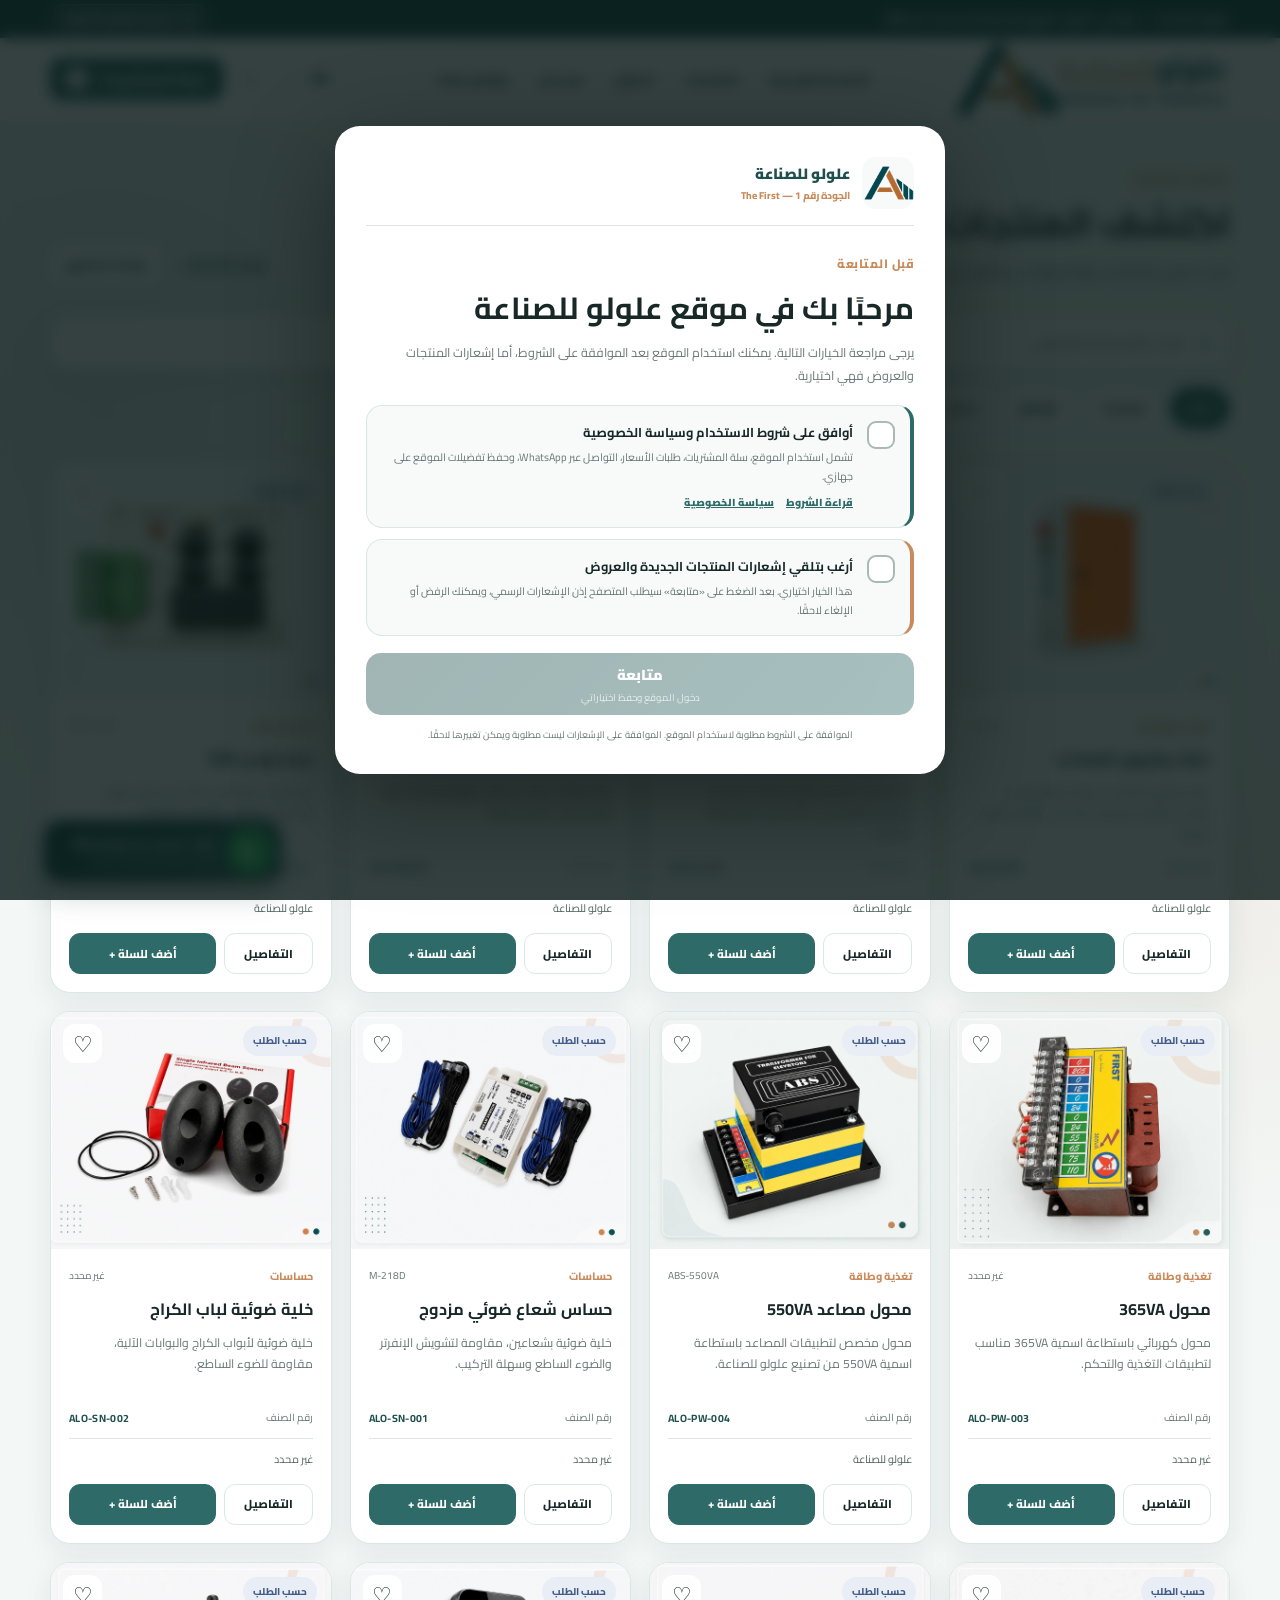
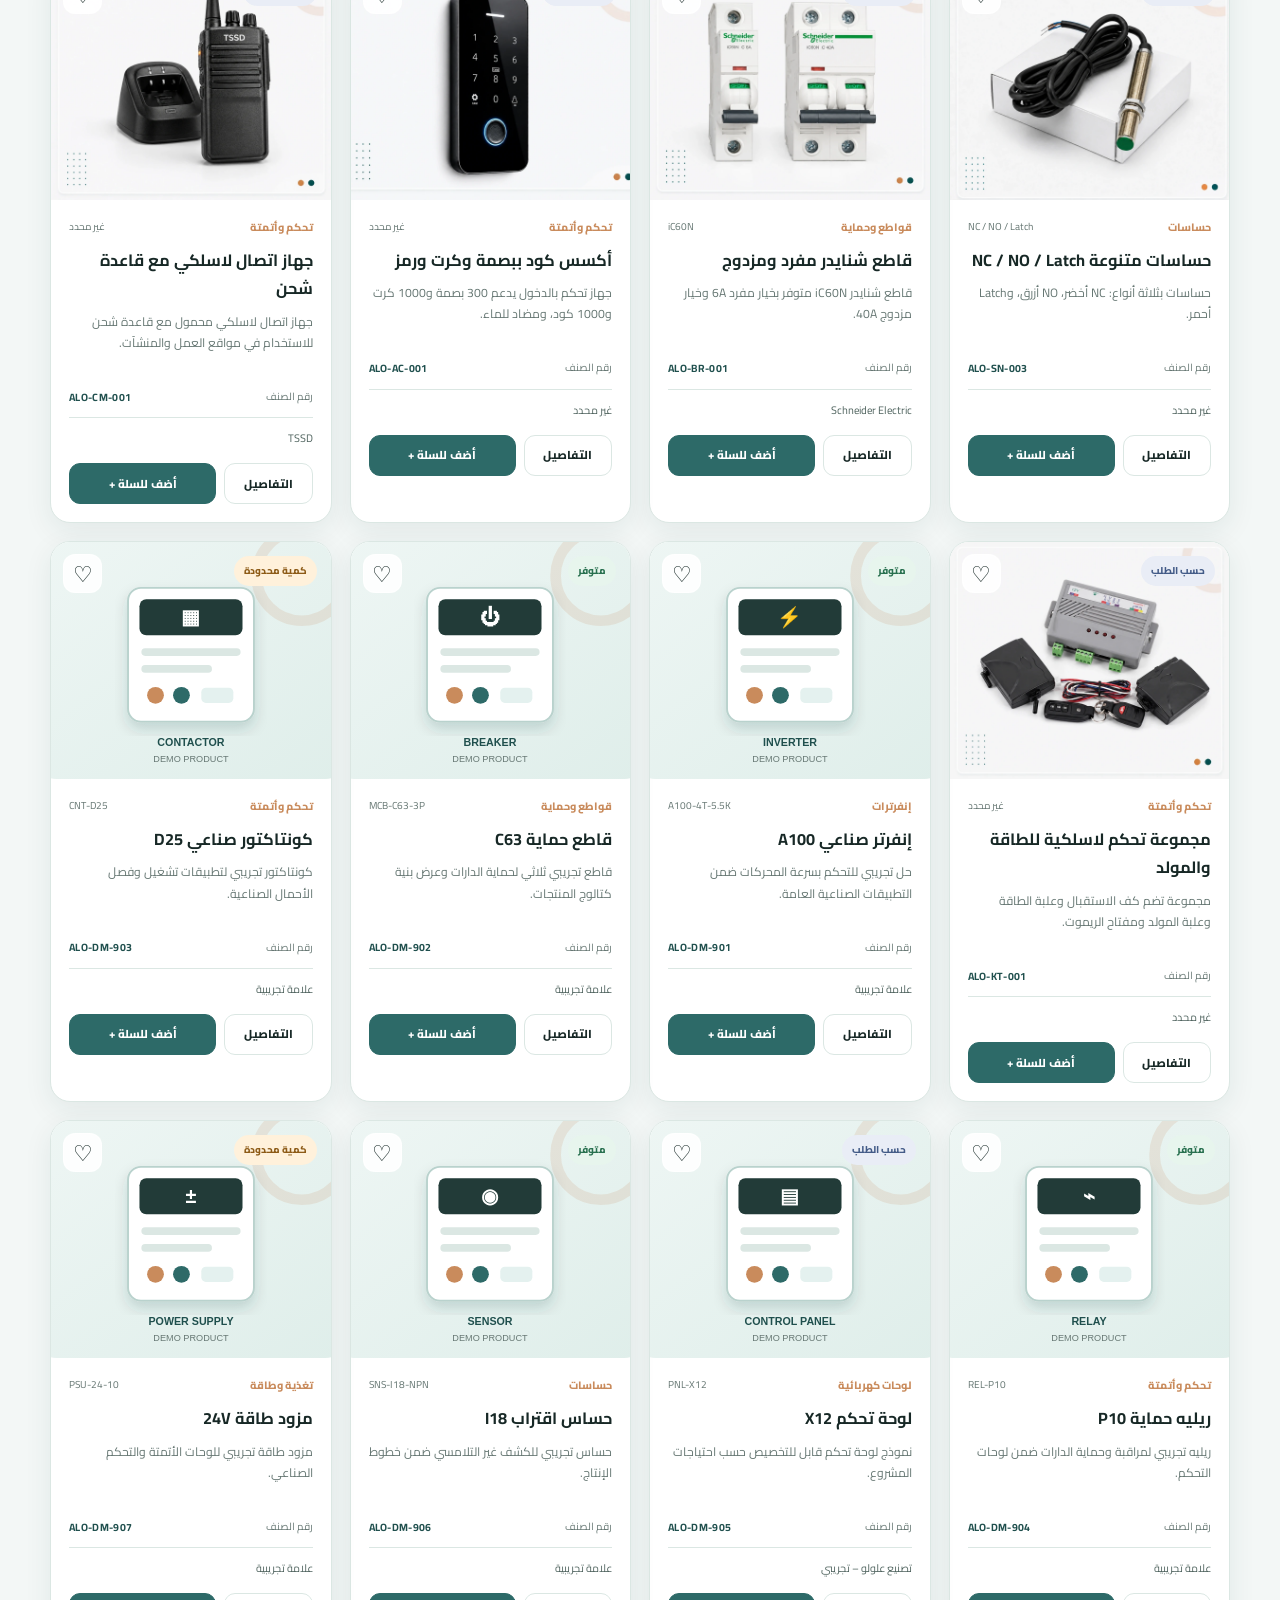
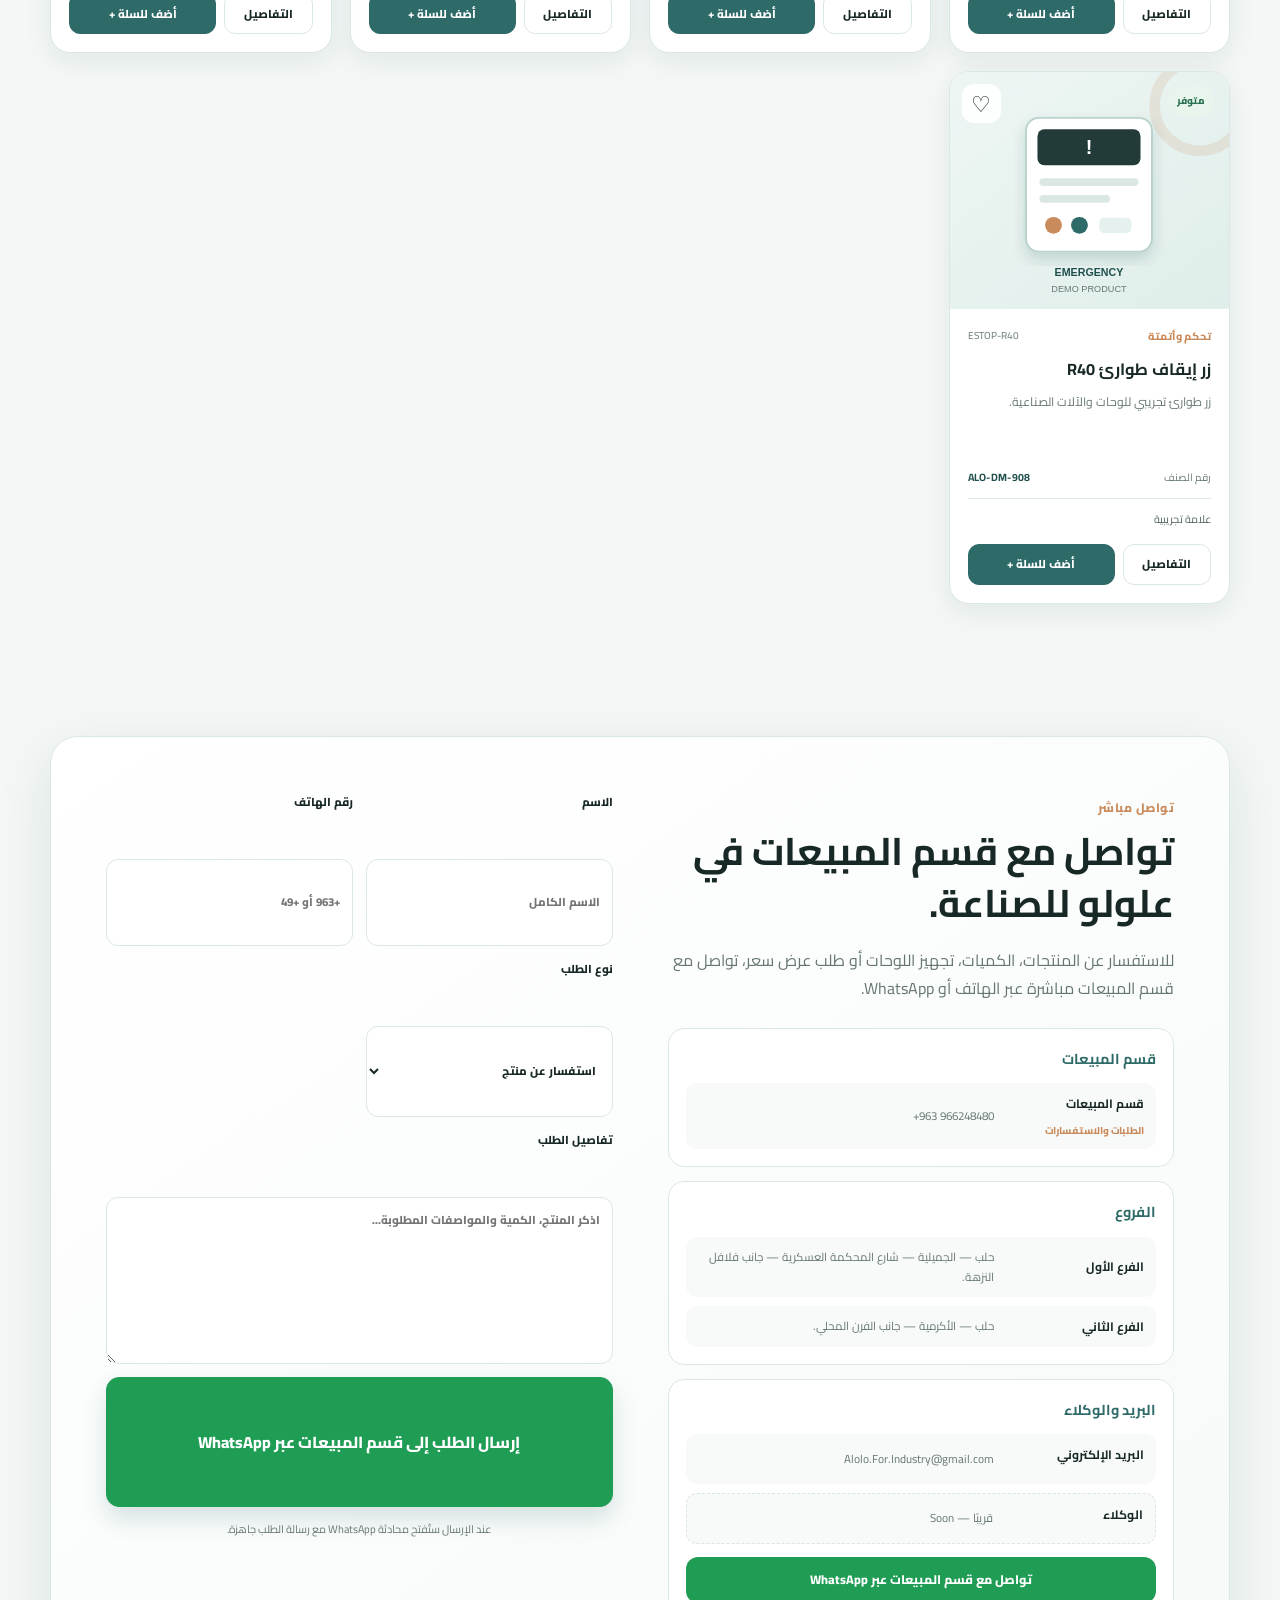
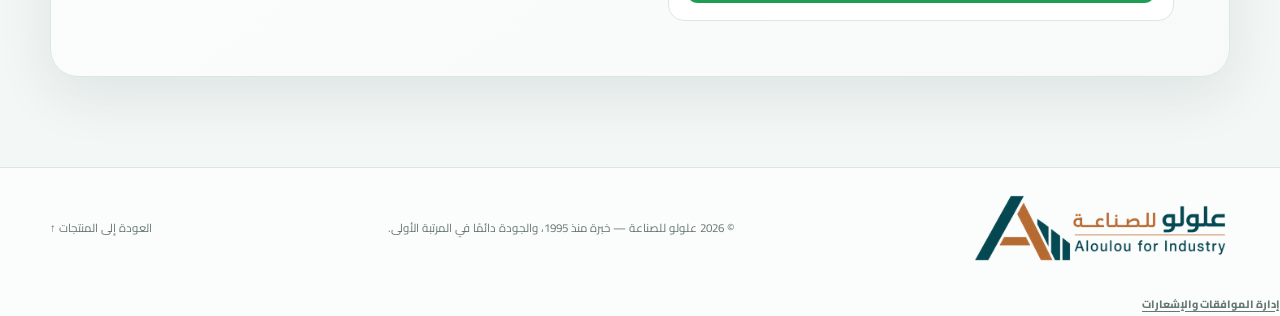
==== commit 777b00d6: "Add files via upload" ====
--- a/index.html
+++ b/index.html
@@ -17,7 +17,7 @@
 <link href="https://fonts.googleapis.com" rel="preconnect"/>
 <link crossorigin="" href="https://fonts.gstatic.com" rel="preconnect"/>
 <link href="https://fonts.googleapis.com/css2?family=Cairo:wght@400;500;600;700;800&amp;family=Inter:wght@400;500;600;700;800&amp;display=swap" rel="stylesheet"/>
-<link href="assets/css/styles.css?v=30.0.0" rel="stylesheet"/>
+<link href="assets/css/styles.css?v=35.0.0" rel="stylesheet"/>
 <script>
 (function () {
   var hash = (location.hash || '').toLowerCase();
@@ -27,6 +27,65 @@
 </script>
 </head>
 <body>
+
+<div class="site-consent-modal" id="siteConsentModal" aria-hidden="true">
+  <div class="site-consent-backdrop"></div>
+  <section class="site-consent-card" role="dialog" aria-modal="true" aria-labelledby="consentTitle">
+    <div class="consent-brand">
+      <img src="assets/images/brand/aloulou-icon.png" alt="أيقونة علولو للصناعة">
+      <div>
+        <span>علولو للصناعة</span>
+        <small>الجودة رقم 1 — The First</small>
+      </div>
+    </div>
+
+    <span class="eyebrow">قبل المتابعة</span>
+    <h2 id="consentTitle">مرحبًا بك في موقع علولو للصناعة</h2>
+    <p class="consent-intro">
+      يرجى مراجعة الخيارات التالية. يمكنك استخدام الموقع بعد الموافقة على الشروط، أما إشعارات المنتجات والعروض فهي اختيارية.
+    </p>
+
+    <div class="consent-options">
+      <label class="consent-option required">
+        <input id="consentTerms" type="checkbox">
+        <span class="consent-check" aria-hidden="true">✓</span>
+        <span class="consent-copy">
+          <strong>أوافق على شروط الاستخدام وسياسة الخصوصية</strong>
+          <small>
+            تشمل استخدام الموقع، سلة المشتريات، طلبات الأسعار، التواصل عبر WhatsApp، وحفظ تفضيلات الموقع على جهازي.
+          </small>
+          <span class="consent-links">
+            <a href="terms.html" target="_blank" rel="noopener">قراءة الشروط</a>
+            <a href="privacy.html" target="_blank" rel="noopener">سياسة الخصوصية</a>
+          </span>
+        </span>
+      </label>
+
+      <label class="consent-option optional">
+        <input id="consentNotifications" type="checkbox">
+        <span class="consent-check" aria-hidden="true">✓</span>
+        <span class="consent-copy">
+          <strong>أرغب بتلقي إشعارات المنتجات الجديدة والعروض</strong>
+          <small>
+            هذا الخيار اختياري. بعد الضغط على «متابعة» سيطلب المتصفح إذن الإشعارات الرسمي، ويمكنك الرفض أو الإلغاء لاحقًا.
+          </small>
+        </span>
+      </label>
+    </div>
+
+    <p class="consent-status" id="consentStatus" hidden></p>
+
+    <button class="consent-continue" id="consentContinue" type="button" disabled>
+      <span>متابعة</span>
+      <small>دخول الموقع وحفظ اختياراتي</small>
+    </button>
+
+    <p class="consent-footnote">
+      الموافقة على الشروط مطلوبة لاستخدام الموقع. الموافقة على الإشعارات ليست مطلوبة ويمكن تغييرها لاحقًا.
+    </p>
+  </section>
+</div>
+
 <a class="skip-link" href="#main">انتقل إلى المحتوى</a>
 <div class="demo-bar"><div class="shell demo-bar-inner">
 <span>علولو للصناعة — خبرة في الحلول الكهربائية والصناعية منذ عام 1995</span>
@@ -132,7 +191,7 @@
 <div class="contact-card"><div class="contact-info"><span class="eyebrow">تواصل مباشر</span><h2>تواصل مع قسم المبيعات في علولو للصناعة.</h2><p>للاستفسار عن المنتجات، الكميات، تجهيز اللوحات أو طلب عرض سعر، تواصل مع قسم المبيعات مباشرة عبر الهاتف أو WhatsApp.</p><div class="contact-directory"><section class="contact-group"><h3>قسم المبيعات</h3><a class="contact-person" href="tel:+963966248480"><b>قسم المبيعات</b><small>الطلبات والاستفسارات</small><span>+963 966248480</span></a></section><section class="contact-group"><h3>الفروع</h3><div class="address-item"><b>الفرع الأول</b><span>حلب — الجميلية — شارع المحكمة العسكرية — جانب فلافل النزهة.</span></div><div class="address-item"><b>الفرع الثاني</b><span>حلب — الأكرمية — جانب الفرن المحلي.</span></div></section><section class="contact-group"><h3>البريد والوكلاء</h3><a class="contact-person" href="mailto:Alolo.For.Industry@gmail.com"><b>البريد الإلكتروني</b><span>Alolo.For.Industry@gmail.com</span></a><div class="contact-person is-soon"><b>الوكلاء</b><span>قريبًا — Soon</span></div><a class="whatsapp-btn" href="https://api.whatsapp.com/send?phone=963966248480">تواصل مع قسم المبيعات عبر WhatsApp</a></section></div></div><form class="contact-form" id="contactForm"><label>الاسم<input name="name" placeholder="الاسم الكامل" required=""/></label><label>رقم الهاتف<input inputmode="tel" name="phone" placeholder="+963 أو +49" required=""/></label><label>نوع الطلب<select name="type"><option>استفسار عن منتج</option><option>طلب عرض سعر</option><option>تجهيز لوحة</option><option>طلب جملة</option></select></label><label>تفاصيل الطلب<textarea name="message" placeholder="اذكر المنتج، الكمية والمواصفات المطلوبة..." required="" rows="5"></textarea></label><button class="primary-btn full whatsapp-submit" type="submit">إرسال الطلب إلى قسم المبيعات عبر WhatsApp</button><p class="form-note" id="formNote">عند الإرسال ستُفتح محادثة WhatsApp مع رسالة الطلب جاهزة.</p></form></div>
 </section>
 </main>
-<footer class="site-footer"><div class="shell footer-grid"><div class="brand footer-brand"><img alt="علولو للصناعة" class="brand-logo brand-logo-light" src="assets/images/brand/aloulou-logo-full.webp"/><img alt="علولو للصناعة" class="brand-logo brand-logo-dark" src="assets/images/brand/aloulou-logo-white.png"/></div><p>© <span id="year"></span> علولو للصناعة — خبرة منذ 1995، والجودة دائمًا في المرتبة الأولى.</p><a href="#products">العودة إلى المنتجات ↑</a></div></footer>
+<footer class="site-footer"><div class="shell footer-grid"><div class="brand footer-brand"><img alt="علولو للصناعة" class="brand-logo brand-logo-light" src="assets/images/brand/aloulou-logo-full.webp"/><img alt="علولو للصناعة" class="brand-logo brand-logo-dark" src="assets/images/brand/aloulou-logo-white.png"/></div><p>© <span id="year"></span> علولو للصناعة — خبرة منذ 1995، والجودة دائمًا في المرتبة الأولى.</p><a href="#products">العودة إلى المنتجات ↑</a></div><a class="consent-manage-link" data-consent-manage href="#">إدارة الموافقات والإشعارات</a></footer>
 
 <div aria-label="تواصل سريع عبر واتساب" class="floating-contact" id="floatingContact">
 <div aria-live="polite" class="contact-prompt" id="contactPrompt" role="status">
@@ -159,10 +218,11 @@
 </a>
 </div>
 <div aria-live="polite" class="toast" id="toast" role="status"></div>
-<script src="assets/js/i18n.js?v=30.0.0"></script>
-<script src="assets/js/products.js?v=30.0.0"></script>
-<script src="assets/js/cart.js?v=30.0.0"></script>
-<script src="assets/js/app.js?v=30.0.0"></script>
-<script src="assets/js/whatsapp-cta.js?v=30.0.0"></script>
-<script src="assets/js/pwa.js?v=30.0.0"></script></body>
+<script src="assets/js/i18n.js?v=35.0.0"></script>
+<script src="assets/js/products.js?v=35.0.0"></script>
+<script src="assets/js/cart.js?v=35.0.0"></script>
+<script src="assets/js/app.js?v=35.0.0"></script>
+<script src="assets/js/whatsapp-cta.js?v=35.0.0"></script>
+<script src="assets/js/consent.js?v=35.0.0"></script>
+<script src="assets/js/pwa.js?v=35.0.0"></script></body>
 </html>
--- a/assets/css/styles.css
+++ b/assets/css/styles.css
@@ -893,3 +893,321 @@
     grid-template-columns:1fr;
   }
 }
+
+
+/* v31 — first-visit consent and optional notification permission */
+body.consent-lock{overflow:hidden}
+.site-consent-modal{
+  position:fixed;
+  inset:0;
+  z-index:1500;
+  display:grid;
+  place-items:center;
+  padding:18px;
+  visibility:hidden;
+  pointer-events:none;
+}
+.site-consent-modal.is-open{
+  visibility:visible;
+  pointer-events:auto;
+}
+.site-consent-backdrop{
+  position:absolute;
+  inset:0;
+  background:rgba(8,24,22,.82);
+  backdrop-filter:blur(7px);
+}
+.site-consent-card{
+  position:relative;
+  z-index:1;
+  width:min(610px,100%);
+  max-height:94vh;
+  overflow:auto;
+  padding:30px;
+  border:1px solid rgba(255,255,255,.16);
+  border-radius:25px;
+  background:var(--surface);
+  box-shadow:0 30px 100px rgba(0,0,0,.38);
+  opacity:0;
+  transform:translateY(18px) scale(.98);
+  transition:.25s ease;
+}
+.site-consent-modal.is-open .site-consent-card{
+  opacity:1;
+  transform:none;
+}
+.consent-brand{
+  display:flex;
+  align-items:center;
+  gap:12px;
+  margin-bottom:22px;
+  padding-bottom:16px;
+  border-bottom:1px solid var(--line);
+}
+.consent-brand img{
+  width:52px;
+  height:52px;
+  object-fit:contain;
+  border-radius:14px;
+  background:var(--surface-soft);
+}
+.consent-brand div{display:grid}
+.consent-brand span{font-size:.93rem;font-weight:900;color:var(--brand-dark)}
+.consent-brand small{color:var(--accent);font-size:.63rem;font-weight:800}
+.site-consent-card h2{
+  margin:5px 0 8px;
+  font-size:clamp(1.35rem,4vw,1.9rem);
+}
+.consent-intro{
+  margin:0 0 18px;
+  color:var(--muted);
+  font-size:.78rem;
+  line-height:1.8;
+}
+.consent-options{display:grid;gap:11px}
+.consent-option{
+  position:relative;
+  display:grid;
+  grid-template-columns:30px 1fr;
+  gap:12px;
+  align-items:start;
+  padding:15px;
+  border:1px solid var(--line);
+  border-radius:16px;
+  background:var(--surface-soft);
+  cursor:pointer;
+  transition:.2s;
+}
+.consent-option:hover{border-color:var(--brand)}
+.consent-option.required{border-right:4px solid var(--brand)}
+.consent-option.optional{border-right:4px solid var(--accent)}
+.consent-option>input{
+  position:absolute;
+  opacity:0;
+  pointer-events:none;
+}
+.consent-check{
+  width:28px;
+  height:28px;
+  display:grid;
+  place-items:center;
+  border:2px solid #a9b9b5;
+  border-radius:9px;
+  color:transparent;
+  background:var(--surface);
+  font-size:.9rem;
+  font-weight:900;
+  transition:.2s;
+}
+.consent-option input:checked+.consent-check{
+  border-color:var(--brand);
+  background:var(--brand);
+  color:#fff;
+}
+.consent-option input:focus-visible+.consent-check{
+  outline:3px solid var(--brand-soft);
+}
+.consent-copy{display:grid;gap:5px}
+.consent-copy strong{font-size:.8rem;color:var(--ink)}
+.consent-copy small{font-size:.67rem;color:var(--muted);line-height:1.75}
+.consent-links{display:flex;gap:12px;flex-wrap:wrap;margin-top:3px}
+.consent-links a{color:var(--brand);font-size:.64rem;font-weight:900}
+.consent-continue{
+  width:100%;
+  min-height:58px;
+  margin-top:17px;
+  padding:9px 16px;
+  border:0;
+  border-radius:15px;
+  display:grid;
+  place-items:center;
+  background:linear-gradient(135deg,var(--brand-dark),var(--brand));
+  color:#fff;
+  cursor:pointer;
+  box-shadow:0 13px 28px rgba(45,106,104,.23);
+}
+.consent-continue span{font-size:.9rem;font-weight:900}
+.consent-continue small{margin-top:2px;color:rgba(255,255,255,.75);font-size:.61rem}
+.consent-continue:disabled{
+  opacity:.42;
+  cursor:not-allowed;
+  box-shadow:none;
+}
+.consent-footnote{
+  margin:12px 0 0;
+  text-align:center;
+  color:var(--muted);
+  font-size:.59rem;
+  line-height:1.7;
+}
+.consent-status{
+  margin:12px 0 0;
+  padding:10px 12px;
+  border-radius:11px;
+  background:var(--brand-soft);
+  color:var(--brand-dark);
+  font-size:.67rem;
+  line-height:1.7;
+}
+.consent-status.is-error{background:#fff0ed;color:#9b3428}
+.consent-status.is-success{background:#e7f5ed;color:#28704f}
+.consent-manage-link{
+  color:var(--muted);
+  font-size:.67rem;
+  font-weight:800;
+  text-decoration:underline;
+  text-underline-offset:3px;
+}
+html[dir="ltr"] .consent-option.required,
+html[dir="ltr"] .consent-option.optional{
+  border-right:1px solid var(--line);
+  border-left-width:4px;
+  border-left-style:solid;
+}
+html[dir="ltr"] .consent-option.required{border-left-color:var(--brand)}
+html[dir="ltr"] .consent-option.optional{border-left-color:var(--accent)}
+html[dir="ltr"] .site-consent-card{text-align:left}
+@media(max-width:520px){
+  .site-consent-modal{padding:0;align-items:end}
+  .site-consent-card{
+    width:100%;
+    max-height:96vh;
+    padding:23px 17px 18px;
+    border-radius:24px 24px 0 0;
+  }
+  .consent-brand{margin-bottom:16px}
+  .consent-option{padding:13px}
+}
+@media print{
+  .site-consent-modal,.consent-manage-link{display:none!important}
+}
+
+
+/* Product type selector: used only for products that have user-requested variants. */
+.product-variant-selector{display:grid;gap:7px;margin:16px 0 4px;padding:14px 16px;border:1px solid var(--line);border-inline-start:5px solid var(--variant-color,#2d6a68);border-radius:14px;background:var(--surface-soft)}
+.product-variant-selector span{font-weight:800;color:var(--ink)}
+.product-variant-selector select{width:100%;min-height:44px;padding:8px 12px;border:1px solid var(--line);border-radius:10px;background:var(--surface);color:var(--ink);font:700 15px "Cairo","Noto Sans Arabic",Tahoma,Arial,sans-serif;cursor:pointer}
+html[dir="ltr"] .product-variant-selector select{font-family:"Inter",Arial,sans-serif}
+
+.product-article{display:flex;align-items:center;justify-content:space-between;gap:10px;margin-top:9px;color:var(--muted);font-size:.64rem}
+.product-article b{direction:ltr;color:var(--brand-dark);font-size:.66rem;letter-spacing:.03em}
+.detail-identifiers{grid-template-columns:repeat(3,minmax(0,1fr))}
+@media(max-width:980px){.detail-identifiers{grid-template-columns:1fr 1fr}}
+@media(max-width:780px){.detail-identifiers{grid-template-columns:1fr}}
+
+
+/* v34 - desktop product-details UX refinement */
+@media (min-width:1001px){
+  .product-page{padding-block:26px 80px}
+  .breadcrumbs{margin-bottom:18px}
+  .product-detail{
+    grid-template-columns:minmax(0,.92fr) minmax(0,1.08fr);
+    gap:42px;
+    align-items:start;
+    padding:38px 40px;
+  }
+  .detail-gallery{position:sticky;top:104px;align-self:start;min-width:0}
+  .detail-image{border:1px solid var(--line);box-shadow:var(--shadow-soft)}
+  .detail-image img{aspect-ratio:1.18/1;object-fit:contain}
+  .detail-copy{min-width:0;padding-block:8px}
+  .detail-copy h1{
+    margin-top:8px;
+    font-size:clamp(2.35rem,3vw,3rem);
+    line-height:1.16;
+    letter-spacing:-.025em;
+    text-wrap:balance;
+  }
+  .en-name{margin:7px 0 18px;font-size:.82rem}
+  .detail-identifiers{grid-template-columns:1.15fr .85fr 1fr;gap:11px;margin-bottom:18px}
+  .detail-code{
+    min-height:82px;
+    padding:13px 15px;
+    flex-direction:column;
+    align-items:flex-start;
+    justify-content:center;
+    gap:5px;
+  }
+  .detail-code span{font-size:.65rem}
+  .detail-code strong{width:100%;font-size:.82rem;line-height:1.5;text-align:right;direction:inherit}
+  .detail-identifiers .detail-code:last-child strong{direction:ltr;text-align:right}
+  html[dir="ltr"] .detail-code strong,
+  html[dir="ltr"] .detail-identifiers .detail-code:last-child strong{text-align:left}
+  .detail-description{margin:0 0 15px;font-size:.85rem;line-height:1.95}
+  .detail-highlights{gap:7px}
+  .detail-highlights span{padding:7px 11px}
+  .detail-actions{display:grid;grid-template-columns:1.15fr .85fr;gap:10px;margin-top:20px}
+  .detail-actions button{width:100%;min-height:49px;justify-content:center}
+  .safety-note{margin:12px 0 0;padding:14px 16px;font-size:.7rem!important;line-height:1.8}
+  .detail-thumbs{grid-template-columns:repeat(4,minmax(0,1fr));gap:9px;margin-top:11px}
+  .thumb-btn{border-radius:14px}
+  .thumb-btn img{height:auto;aspect-ratio:1.18/1;object-fit:cover}
+  .thumb-btn.is-active{box-shadow:0 0 0 2px var(--brand-soft),var(--shadow-soft)}
+  .image-note{margin:8px 8px 0;line-height:1.65}
+}
+@media (min-width:1001px) and (max-width:1240px){
+  .product-detail{grid-template-columns:minmax(0,.95fr) minmax(0,1.05fr);gap:30px;padding:32px}
+  .detail-copy h1{font-size:clamp(2.15rem,3.5vw,2.65rem)}
+  .detail-identifiers{grid-template-columns:1fr 1fr}
+  .detail-identifiers .detail-code:last-child{grid-column:1/-1;min-height:68px}
+}
+
+
+/* v35 - Floating WhatsApp prompt: compact, separate, and non-overlapping */
+.floating-contact{
+  width:264px;
+  height:154px;
+}
+.contact-prompt{
+  right:0;
+  bottom:78px;
+  width:252px;
+  min-height:0;
+  padding:12px 34px 12px 14px;
+  overflow:visible;
+}
+.contact-prompt::after{
+  content:"";
+  position:absolute;
+  right:22px;
+  bottom:-8px;
+  width:14px;
+  height:14px;
+  background:inherit;
+  border-right:1px solid rgba(45,106,104,.16);
+  border-bottom:1px solid rgba(45,106,104,.16);
+  transform:rotate(45deg);
+}
+.contact-prompt strong{
+  font-size:.79rem;
+  line-height:1.4;
+}
+.contact-prompt p{
+  font-size:.61rem;
+  line-height:1.5;
+  overflow-wrap:anywhere;
+}
+.contact-guide{display:none!important}
+.floating-contact.prompt-hidden{height:62px}
+html[dir="ltr"] .contact-prompt{
+  right:auto;
+  left:0;
+  padding:12px 14px 12px 34px;
+}
+html[dir="ltr"] .contact-prompt::after{
+  right:auto;
+  left:22px;
+  border-right:0;
+  border-bottom:0;
+  border-left:1px solid rgba(45,106,104,.16);
+  border-top:1px solid rgba(45,106,104,.16);
+}
+@media(max-width:620px){
+  .floating-contact{
+    width:246px;
+    height:148px;
+  }
+  .contact-prompt{
+    width:232px;
+    bottom:75px;
+  }
+}
